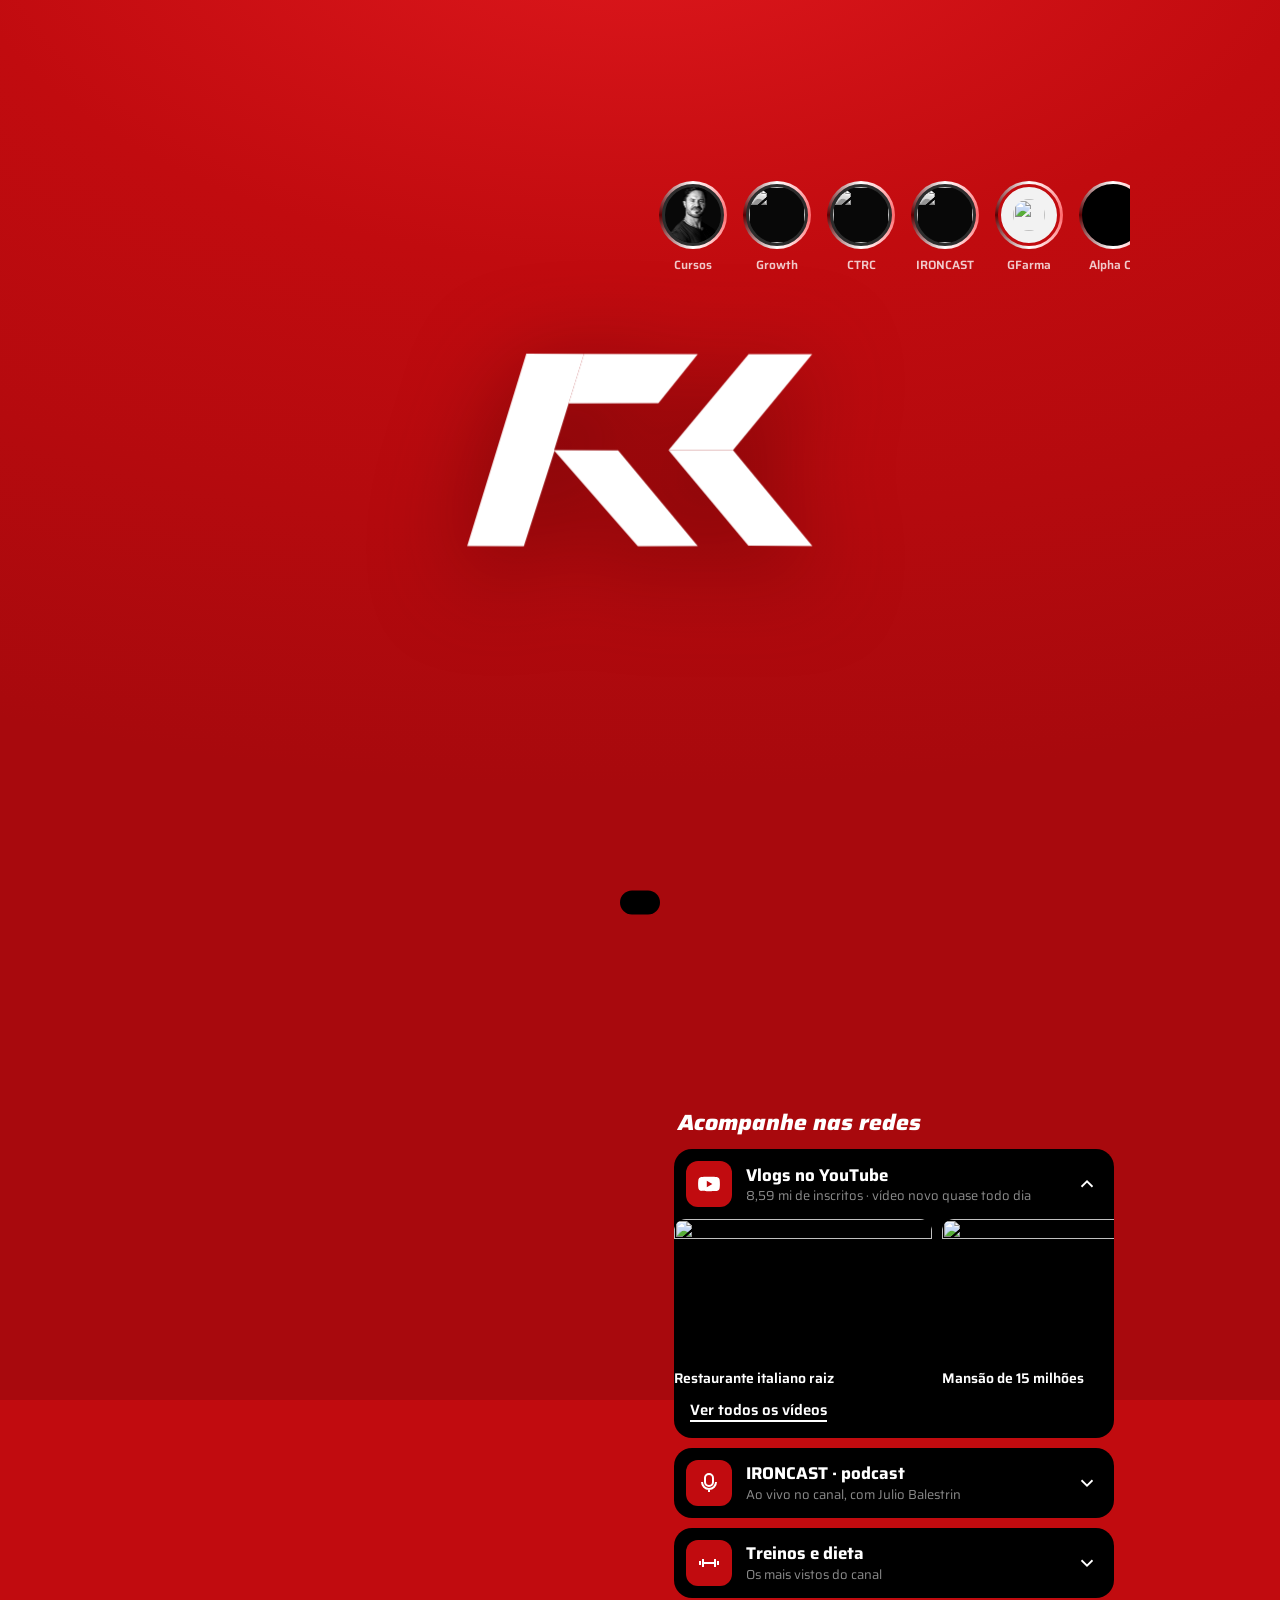
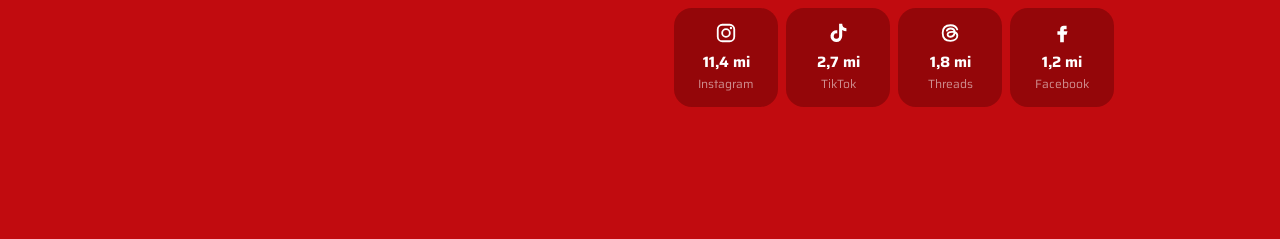
==== index.html @ 87e133bb "Bio: destaques em stories, abas que passam sozinhas, cursos com pra quem e, redes que expandem; site" ====
<!doctype html>
<html lang="pt-BR">
<head>
<meta charset="utf-8">
<meta name="viewport" content="width=device-width,initial-scale=1,viewport-fit=cover">
<title>Renato Cariani</title>
<meta name="description" content="Professor, atleta e empresário. Cursos, CTRC, cupons e negócios do Renato Cariani.">
<meta name="theme-color" content="#c10b0f">
<meta name="robots" content="noindex">
<link rel="preconnect" href="https://fonts.googleapis.com"><link rel="preconnect" href="https://fonts.gstatic.com" crossorigin>
<link href="https://fonts.googleapis.com/css2?family=Saira:ital,wdth,wght@0,50..125,100..900;1,50..125,100..900&display=swap" rel="stylesheet">
<link rel="stylesheet" href="bio.css?v=9">
</head>
<body>
<main class="bio">

  <header class="cover">
    <div class="cover__glow" aria-hidden="true"></div>
    <div class="cover__back" data-logo="assets/logo-simbolo.svg" aria-hidden="true"></div>
    <img class="cover__cut" src="assets/cariani-recorte.webp" alt="Renato Cariani" width="900" height="1319" fetchpriority="high">
    <div class="cover__logo shine" data-logo="assets/logo-simbolo-partes.svg" aria-hidden="true"></div>
  </header>

  <section class="who">
    <h1 class="who__name">Renato Cariani</h1>
    <p class="who__role">Professor, atleta e empresário. Fundador do CTRC.</p>
    <p class="who__stats"><span><b>11,4 mi</b> no Instagram</span><span><b>8,59 mi</b> no YouTube</span></p>
  </section>

  <nav class="hl" aria-label="Destaques">
    <button class="hl__item" data-story="cursos"><span class="hl__ring"><img src="assets/cariani-recorte.webp" alt="" style="object-position:50% 8%"></span><span class="hl__name">Cursos</span></button>
    <button class="hl__item" data-story="growth"><span class="hl__ring"><img src="https://i.ytimg.com/vi/t7cpnkfpiNw/mqdefault.jpg" alt=""></span><span class="hl__name">Growth</span></button>
    <button class="hl__item" data-story="ctrc"><span class="hl__ring"><img src="https://redectrc.com.br/cdn/shop/files/IMG_7287.jpg?width=1200" alt=""></span><span class="hl__name">CTRC</span></button>
    <button class="hl__item" data-story="podcast"><span class="hl__ring"><img src="https://i.ytimg.com/vi/0RBhEwB3_vg/mqdefault.jpg" alt=""></span><span class="hl__name">IRONCAST</span></button>
    <button class="hl__item" data-story="gfarma"><span class="hl__ring hl__ring--logo"><img src="https://www.gfarma.com/cdn/shop/files/gfarma_favicon.svg" alt=""></span><span class="hl__name">GFarma</span></button>
    <button class="hl__item" data-story="alpha"><span class="hl__ring hl__ring--logo"><img src="https://usealphaco.com.br/cdn/shop/files/pack_rgb_logo_alpha_co_avatar_positivo-16.png?width=300" alt=""></span><span class="hl__name">Alpha Co</span></button>
  </nav>

  <button class="video" type="button" data-yt="wivpYjAFIyA" aria-label="Assistir o vídeo novo">
    <span class="video__thumb"><img src="https://i.ytimg.com/vi/wivpYjAFIyA/mqdefault.jpg" alt="" loading="lazy"><svg viewBox="0 0 24 24"><path d="M8 5v14l11-7z"/></svg></span>
    <span class="video__text"><small><i class="live" aria-hidden="true"></i>Vídeo novo no canal</small><b>Júlio Balestrin anunciou sua aposentadoria</b></span>
  </button>

  <div class="tabs" role="tablist" aria-label="O que você procura">
    <span class="tabs__pill" aria-hidden="true"></span>
    <button role="tab" aria-selected="true" aria-controls="p-cursos" id="t-cursos">Cursos</button>
    <button role="tab" aria-selected="false" aria-controls="p-treinar" id="t-treinar">Treinar</button>
    <button role="tab" aria-selected="false" aria-controls="p-cupons" id="t-cupons">Cupons</button>
    <button role="tab" aria-selected="false" aria-controls="p-empresas" id="t-empresas">Empresas</button>
  </div>

  <div class="panels">
    <!-- CURSOS -->
    <section class="panel is-on" role="tabpanel" id="p-cursos" aria-labelledby="t-cursos">
      <h2 class="panel__title">Seja aluno do Cariani</h2>
      <a class="feature" href="https://hotmart.com/pt-br/marketplace/produtos/conexao-transformadora-b8912/S84083408L" target="_blank" rel="noopener">
        <span class="feature__mark" data-logo="assets/logo-simbolo.svg" aria-hidden="true"></span>
        <small>Comunidade e curso</small>
        <b>Nação Renato Cariani</b>
        <span>Apoio, conhecimento e motivação pra transformar físico, mente e estilo de vida.</span>
        <span class="feature__for">Pra quem quer acompanhamento contínuo e uma turma junto.</span>
        <em>Quero entrar</em>
      </a>
      <a class="row" href="https://hotmart.com/pt-br/marketplace/produtos/v-shape/F105433235L" target="_blank" rel="noopener">
        <img class="row__thumb" src="https://redectrc.com.br/cdn/shop/files/CTRC_GOOGLE-13.jpg?width=900" alt="" loading="lazy">
        <span class="row__text"><b>V-Shape · 90 dias</b><small>Pra homens que querem secar e ganhar músculo ao mesmo tempo</small></span>
      </a>
      <a class="row" href="https://hotmart.com/pt-br/marketplace/produtos/protocolo-80-20/Q97444502K" target="_blank" rel="noopener">
        <span class="row__thumb row__thumb--type">80/20</span>
        <span class="row__text"><b>Protocolo 80/20</b><small>Pra quem quer manter o físico sem dieta restritiva</small></span>
      </a>
      <a class="row" href="https://www.youtube.com/@renatocariani/join" target="_blank" rel="noopener">
        <span class="row__thumb row__thumb--icon"><svg viewBox="0 0 24 24"><path d="M22.5 7.2a2.8 2.8 0 0 0-2-2C18.8 4.8 12 4.8 12 4.8s-6.8 0-8.5.4a2.8 2.8 0 0 0-2 2C1.1 8.9 1.1 12 1.1 12s0 3.1.4 4.8a2.8 2.8 0 0 0 2 2c1.7.4 8.5.4 8.5.4s6.8 0 8.5-.4a2.8 2.8 0 0 0 2-2c.4-1.7.4-4.8.4-4.8s0-3.1-.4-4.8ZM9.8 15.2V8.8l5.6 3.2z"/></svg></span>
        <span class="row__text"><b>Membros do canal</b><small>Pra quem quer os vídeos exclusivos do YouTube</small></span>
      </a>
    </section>

    <!-- TREINAR -->
    <section class="panel" role="tabpanel" id="p-treinar" aria-labelledby="t-treinar" hidden>
      <h2 class="panel__title">Treine no CTRC</h2>
      <a class="feature feature--photo" href="https://redectrc.com.br/collections/unidades" target="_blank" rel="noopener" style="--bg:url(https://redectrc.com.br/cdn/shop/files/IMG_7287.jpg?width=1200)">
        <small>Rede CTRC</small>
        <b>Treine onde ele treina</b>
        <span>Academias fundadas por Renato Cariani e Julio Balestrin.</span>
        <em>Ver unidades</em>
      </a>
      <a class="row" href="https://redectrc.com.br/products/uberlandia-mg" target="_blank" rel="noopener"><span class="row__thumb row__thumb--type">MG</span><span class="row__text"><b>Uberlândia</b><small>Av. João Naves de Ávila, 4955</small></span></a>
      <a class="row" href="https://redectrc.com.br/products/prestes-maia-sao-bernardo-sp" target="_blank" rel="noopener"><span class="row__thumb row__thumb--type">SP</span><span class="row__text"><b>São Bernardo do Campo</b><small>Av. Francisco Prestes Maia, 740</small></span></a>
      <a class="row" href="https://redectrc.com.br/products/rio-de-janeiro-rj" target="_blank" rel="noopener"><span class="row__thumb row__thumb--type">SC</span><span class="row__text"><b>Joinville</b><small>Rua Lages, 826</small></span></a>
      <p class="soon">Em breve: Criciúma, Curitiba e Santo André.</p>
      <a class="more" href="https://redectrc.com.br/" target="_blank" rel="noopener">Ver tudo no site do CTRC</a>
    </section>

    <!-- PARCEIROS -->
    <section class="panel" role="tabpanel" id="p-cupons" aria-labelledby="t-cupons" hidden>
      <h2 class="panel__title">Cupons dos parceiros</h2>
      <a class="row row--coupon" href="https://www.gsuplementos.com.br/" target="_blank" rel="noopener" data-copy="CARIANI">
        <span class="row__thumb row__thumb--logo row__thumb--dark"><img src="https://www.gsuplementos.com.br/_nuxt/img/logo.b3d268e.svg" alt=""></span>
        <span class="row__text"><b>Growth Supplements</b><small>Suplementos</small></span>
        <span class="code">CARIANI</span>
      </a>
      <a class="row row--coupon" href="https://www.gfarma.com" target="_blank" rel="noopener" data-copy="CTRC">
        <span class="row__thumb row__thumb--logo"><img src="https://www.gfarma.com/cdn/shop/files/gfarma_favicon.svg" alt=""></span>
        <span class="row__text"><b>GFarma</b><small>Manipulados</small></span>
        <span class="code">CTRC</span>
      </a>
      <a class="row row--coupon" href="https://www.usealphaco.com.br" target="_blank" rel="noopener" data-copy="CARIANI">
        <span class="row__thumb row__thumb--logo"><img src="https://usealphaco.com.br/cdn/shop/files/pack_rgb_logo_alpha_co_avatar_positivo-16.png?width=300" alt=""></span>
        <span class="row__text"><b>Alpha Co</b><small>Roupas</small></span>
        <span class="code">CARIANI</span>
      </a>
      <p class="soon">Toque na marca: o cupom é copiado e a loja abre na hora.</p>
    </section>

    <!-- EMPRESAS -->
    <section class="panel" role="tabpanel" id="p-empresas" aria-labelledby="t-empresas" hidden>
      <h2 class="panel__title">Faça negócio com o CTRC</h2>
      <a class="feature" href="https://inlead.digital/ctrc-investidores" target="_blank" rel="noopener">
        <small>Franquia CTRC</small>
        <b>Leve o CTRC pra sua cidade</b>
        <span>Modelo de negócio completo, com marca e metodologia.</span>
        <em>Quero ser franqueado</em>
      </a>
      <a class="row" href="https://redectrc.com.br/pages/pagina-do-investidor" target="_blank" rel="noopener"><span class="row__thumb row__thumb--icon"><svg viewBox="0 0 24 24"><path fill="none" stroke="currentColor" stroke-width="2" d="M4 19V9m6 10V5m6 14v-7m4 7H2"/></svg></span><span class="row__text"><b>Ser investidor</b><small>Participe da expansão da rede</small></span></a>
      <a class="row" href="https://inlead.digital/imobiliario-ativo-copia-copia" target="_blank" rel="noopener"><span class="row__thumb row__thumb--icon"><svg viewBox="0 0 24 24"><path fill="none" stroke="currentColor" stroke-width="2" d="M3 11 12 4l9 7v9H3z"/></svg></span><span class="row__text"><b>Tenho um imóvel</b><small>Seu ponto pode virar uma unidade</small></span></a>
      <a class="row" href="https://inlead.digital/personal-ativo" target="_blank" rel="noopener"><span class="row__thumb row__thumb--icon"><svg viewBox="0 0 24 24"><path fill="none" stroke="currentColor" stroke-width="2" d="M4 8h16v11H4zM9 8V5h6v3"/></svg></span><span class="row__text"><b>Trabalhar no CTRC</b><small>Vagas abertas na rede</small></span></a>
      <a class="row" href="mailto:contato@redectrc.com.br"><span class="row__thumb row__thumb--icon"><svg viewBox="0 0 24 24"><path fill="none" stroke="currentColor" stroke-width="2" d="M3 6h18v12H3zm0 0 9 7 9-7"/></svg></span><span class="row__text"><b>Falar com o CTRC</b><small>contato@redectrc.com.br</small></span></a>
    </section>
  </div>

  <section class="feed">
    <h2 class="feed__title">Acompanhe nas redes</h2>
    <details class="net" open>
      <summary><span class="net__icon net__icon--yt"><svg viewBox="0 0 24 24"><path d="M22.5 7.2a2.8 2.8 0 0 0-2-2C18.8 4.8 12 4.8 12 4.8s-6.8 0-8.5.4a2.8 2.8 0 0 0-2 2C1.1 8.9 1.1 12 1.1 12s0 3.1.4 4.8a2.8 2.8 0 0 0 2 2c1.7.4 8.5.4 8.5.4s6.8 0 8.5-.4a2.8 2.8 0 0 0 2-2c.4-1.7.4-4.8.4-4.8s0-3.1-.4-4.8ZM9.8 15.2V8.8l5.6 3.2z"/></svg></span><span class="net__text"><b>Vlogs no YouTube</b><small>8,59 mi de inscritos · vídeo novo quase todo dia</small></span><svg class="net__chev" viewBox="0 0 24 24"><path d="m6 9 6 6 6-6"/></svg></summary>
      <div class="net__body"><div class="clips">
        <button class="clip" data-yt="_Nv_aNxMYN0"><img src="https://i.ytimg.com/vi/_Nv_aNxMYN0/mqdefault.jpg" alt="" loading="lazy"><span>Restaurante italiano raiz</span></button>
        <button class="clip" data-yt="XcMPSUMyXnY"><img src="https://i.ytimg.com/vi/XcMPSUMyXnY/mqdefault.jpg" alt="" loading="lazy"><span>Mansão de 15 milhões</span></button>
        <button class="clip" data-yt="RH269R0c3GQ"><img src="https://i.ytimg.com/vi/RH269R0c3GQ/mqdefault.jpg" alt="" loading="lazy"><span>Churrasco raiz com Paulinho o Loko</span></button>
        <button class="clip" data-yt="wJ0_i2nFxUQ"><img src="https://i.ytimg.com/vi/wJ0_i2nFxUQ/mqdefault.jpg" alt="" loading="lazy"><span>O novo vizinho do Cariani</span></button>
      </div><a class="more" href="https://www.youtube.com/@renatocariani/videos" target="_blank" rel="noopener">Ver todos os vídeos</a></div>
    </details>
    <details class="net">
      <summary><span class="net__icon net__icon--pod"><svg viewBox="0 0 24 24"><path fill="none" stroke="currentColor" stroke-width="2" d="M12 3a4 4 0 0 0-4 4v4a4 4 0 0 0 8 0V7a4 4 0 0 0-4-4ZM5 11a7 7 0 0 0 14 0M12 18v3"/></svg></span><span class="net__text"><b>IRONCAST · podcast</b><small>Ao vivo no canal, com Julio Balestrin</small></span><svg class="net__chev" viewBox="0 0 24 24"><path d="m6 9 6 6 6-6"/></svg></summary>
      <div class="net__body"><div class="clips">
        <button class="clip" data-yt="0RBhEwB3_vg"><img src="https://i.ytimg.com/vi/0RBhEwB3_vg/mqdefault.jpg" alt="" loading="lazy"><span>Os donos da Growth abrem o jogo · #423</span></button>
        <button class="clip" data-yt="M5Sa-yBVgZ4"><img src="https://i.ytimg.com/vi/M5Sa-yBVgZ4/mqdefault.jpg" alt="" loading="lazy"><span>O grande encontro com Muzy e Jorlan · #122</span></button>
        <button class="clip" data-yt="lwvVfhfbxSs"><img src="https://i.ytimg.com/vi/lwvVfhfbxSs/mqdefault.jpg" alt="" loading="lazy"><span>Cariani, Balestrin, Muzy e Kaminski · #175</span></button>
      </div><a class="more" href="https://www.youtube.com/@renatocariani/streams" target="_blank" rel="noopener">Ver todos os episódios</a></div>
    </details>
    <details class="net">
      <summary><span class="net__icon net__icon--fit"><svg viewBox="0 0 24 24"><path fill="none" stroke="currentColor" stroke-width="2" d="M3 10v4M6 8v8M18 8v8M21 10v4M6 12h12"/></svg></span><span class="net__text"><b>Treinos e dieta</b><small>Os mais vistos do canal</small></span><svg class="net__chev" viewBox="0 0 24 24"><path d="m6 9 6 6 6-6"/></svg></summary>
      <div class="net__body"><div class="clips">
        <button class="clip" data-yt="ths0O_cIjM4"><img src="https://i.ytimg.com/vi/ths0O_cIjM4/mqdefault.jpg" alt="" loading="lazy"><span>Abdominais em casa · 7,9 mi</span></button>
        <button class="clip" data-yt="mmCzwdUibVE"><img src="https://i.ytimg.com/vi/mmCzwdUibVE/mqdefault.jpg" alt="" loading="lazy"><span>O pós-treino que te faz crescer · 7,3 mi</span></button>
        <button class="clip" data-yt="ykkty8JCx30"><img src="https://i.ytimg.com/vi/ykkty8JCx30/mqdefault.jpg" alt="" loading="lazy"><span>Como perder gordura rápido · 5,7 mi</span></button>
      </div></div>
    </details>
    <div class="nets">
      <a href="https://www.instagram.com/renato_cariani/" target="_blank" rel="noopener"><svg viewBox="0 0 24 24"><rect x="3" y="3" width="18" height="18" rx="5" fill="none" stroke="currentColor" stroke-width="2"/><circle cx="12" cy="12" r="4.2" fill="none" stroke="currentColor" stroke-width="2"/><circle cx="17.4" cy="6.6" r="1.3"/></svg><b>11,4 mi</b><small>Instagram</small></a>
      <a href="https://www.tiktok.com/@renato_cariani" target="_blank" rel="noopener"><svg viewBox="0 0 24 24"><path d="M16.6 2h-3.4v13.4a2.9 2.9 0 1 1-2-2.8V9.1a6.4 6.4 0 1 0 5.4 6.3V8.6a8 8 0 0 0 4.6 1.5V6.7a4.7 4.7 0 0 1-4.6-4.7Z"/></svg><b>2,7 mi</b><small>TikTok</small></a>
      <a href="https://www.threads.com/@renato_cariani" target="_blank" rel="noopener"><svg viewBox="0 0 24 24"><path fill="none" stroke="currentColor" stroke-width="2" stroke-linecap="round" d="M17.2 11.1c-.3-2.6-2-4-4.6-4-2 0-3.4.9-4 2.3m8.6 1.7c-3.7-.9-7.8-.1-7.8 2.6 0 1.6 1.5 2.5 3.2 2.4 2.6-.1 4.2-2 4.4-5.1m.2.1c1.7.8 2.8 2.3 2.8 4 0 3-3 5.4-7.4 5.4C7 20.5 4 17.3 4 12S7 3.5 12.6 3.5c3.6 0 6.3 1.6 7.3 4.6"/></svg><b>1,8 mi</b><small>Threads</small></a>
      <a href="https://www.facebook.com/renatocarianiatleta" target="_blank" rel="noopener"><svg viewBox="0 0 24 24"><path d="M14 8h3V4h-3a4 4 0 0 0-4 4v2H7v4h3v8h4v-8h3l1-4h-4V8.5c0-.3.2-.5.5-.5Z"/></svg><b>1,2 mi</b><small>Facebook</small></a>
    </div>
  </section>

  <a class="site" href="site.html">Conhecer o site completo</a>
  <footer class="foot">Conceito criado pela Rizer. Não é a página oficial.</footer>
</main>

<!-- stories -->
<div class="story" hidden role="dialog" aria-modal="true" aria-label="Destaque">
  <div class="story__box">
    <div class="story__bars"></div>
    <div class="story__head"><span class="story__avatar"><img alt=""></span><b class="story__name"></b><button class="story__close" type="button" aria-label="Fechar">✕</button></div>
    <div class="story__media"></div>
    <div class="story__text"><small></small><b></b><p></p><a class="story__cta" target="_blank" rel="noopener"></a></div>
    <button class="story__prev" type="button" aria-label="Anterior"></button>
    <button class="story__next" type="button" aria-label="Próximo"></button>
  </div>
</div>

<!-- player em tela cheia -->
<div class="sheet" hidden>
  <div class="sheet__box"><div class="sheet__video"></div><button class="sheet__close" type="button">Fechar</button></div>
</div>
<div class="toast" role="status" aria-live="polite"></div>

<script src="https://cdnjs.cloudflare.com/ajax/libs/gsap/3.12.5/gsap.min.js"></script>
<script src="stories.js?v=2"></script>
<script src="bio.js?v=7"></script>
</body>
</html>
---- bio.css ----
:root{--red:#c10b0f; --red-deep:#940609; --red-ink:#5a0204;--white:#fff; --black:#000;--soft:rgba(255,255,255,.78); --faint:rgba(255,255,255,.55);--r:18px; --ease:cubic-bezier(.22,1,.36,1);font-family:'Saira',system-ui,sans-serif;}*,*::before,*::after{box-sizing:border-box;margin:0;padding:0}html{background:var(--red);-webkit-text-size-adjust:100%;overflow-x:clip}body{background:var(--red);color:var(--white);font-size:16px;line-height:1.45;-webkit-font-smoothing:antialiased;-webkit-tap-highlight-color:transparent}a{color:inherit;text-decoration:none}button{font:inherit;color:inherit;background:none;border:0;cursor:pointer}img,svg{display:block;max-width:100%}:focus-visible{outline:3px solid var(--white);outline-offset:3px;border-radius:10px}.bio{width:100%;max-width:460px;margin:0 auto;padding:12px 16px calc(28px + env(safe-area-inset-bottom))}.cover{position:relative;margin-bottom:58px}.cover__photo{border-radius:26px;overflow:hidden;aspect-ratio:1/1.02;background:#111;transform-origin:50% 100%}.cover__photo img{width:100%;height:100%;object-fit:cover;object-position:50% 22%;filter:grayscale(1) contrast(1.12) brightness(.96)}.cover__logo{position:absolute;left:18px;bottom:-40px;width:42%;color:var(--white);filter:drop-shadow(0 10px 24px rgba(0,0,0,.35))}.cover__logo svg{width:100%;height:auto}.cover__logo svg *{transform-box:fill-box;transform-origin:50% 50%}.who{padding:0 4px}.who__name{font-size:clamp(38px,11vw,48px);line-height:.92;font-weight:800;font-style:italic;font-stretch:112%;letter-spacing:-.02em}.who__role{margin-top:10px;font-size:17px;color:var(--soft);font-weight:500}.who__stats{display:flex;gap:18px;flex-wrap:wrap;margin-top:12px;font-size:15px;color:var(--soft)}.who__stats b{color:var(--white);font-weight:700}.video{display:flex;align-items:center;gap:14px;width:100%;margin-top:22px;padding:10px;border-radius:var(--r);background:var(--black);text-align:left;transition:transform .2s var(--ease)}.video:active{transform:scale(.98)}.video__thumb{position:relative;flex:0 0 116px;aspect-ratio:16/9;border-radius:11px;overflow:hidden}.video__thumb img{width:100%;height:100%;object-fit:cover}.video__thumb svg{position:absolute;left:50%;top:50%;width:34px;height:34px;margin:-17px 0 0 -17px;padding:8px;border-radius:50%;background:var(--red);fill:var(--white)}.video__text{display:flex;flex-direction:column;gap:3px;min-width:0}.video__text small{font-size:13px;color:var(--faint)}.video__text b{font-size:15px;line-height:1.25;font-weight:600}.tabs{position:sticky;top:calc(8px + env(safe-area-inset-top));z-index:10;display:grid;grid-template-columns:repeat(4,1fr);margin:22px 0 14px;padding:5px;border-radius:999px;background:var(--red-deep);box-shadow:0 8px 24px rgba(90,2,4,.35)}.tabs button{position:relative;z-index:1;padding:11px 0;border-radius:999px;font-size:14px;font-weight:600;color:var(--soft);transition:color .3s}.tabs button[aria-selected="true"]{color:var(--black)}.tabs__pill{position:absolute;top:5px;bottom:5px;left:5px;width:calc((100% - 10px)/4);border-radius:999px;background:var(--white);transition:transform .45s var(--ease)}.panels{position:relative}.panel{display:grid;gap:10px}.panel[hidden]{display:none}.feature{position:relative;display:flex;flex-direction:column;gap:4px;padding:22px 20px 20px;border-radius:var(--r);background:var(--black);overflow:hidden;isolation:isolate;transition:transform .2s var(--ease)}.feature:active{transform:scale(.98)}.feature small{font-size:13px;color:var(--faint)}.feature b{font-size:27px;line-height:1;font-weight:800;font-style:italic;font-stretch:110%;letter-spacing:-.01em;max-width:80%}.feature span{font-size:15px;color:var(--soft);max-width:80%}.feature em{align-self:flex-start;margin-top:14px;padding:11px 18px;border-radius:999px;background:var(--red);font-style:normal;font-weight:700;font-size:15px}.feature .feature__mark{color:var(--red);max-width:none}.feature__mark{position:absolute;right:-18px;bottom:-14px;width:58%;color:var(--red);opacity:.9;z-index:-1}.feature__mark svg{width:100%;height:auto}.feature--photo{min-height:240px;justify-content:flex-end;background:linear-gradient(transparent 20%,rgba(0,0,0,.85)),var(--bg) center 30%/cover}.feature--photo{background-blend-mode:normal}.row{display:flex;align-items:center;gap:14px;padding:10px 16px 10px 10px;border-radius:var(--r);background:var(--white);color:var(--black);transition:transform .2s var(--ease)}.row:active{transform:scale(.98)}.row__thumb{flex:0 0 52px;height:52px;border-radius:12px;object-fit:cover;filter:grayscale(1) contrast(1.1)}.row__thumb--type,.row__thumb--icon{display:grid;place-items:center;background:var(--red);color:var(--white);font-weight:800;font-style:italic;font-stretch:110%;font-size:16px;filter:none}.row__thumb--icon svg{width:24px;height:24px;fill:currentColor}.row__thumb--icon svg path[fill="none"]{fill:none}.row__text{display:flex;flex-direction:column;min-width:0;flex:1}.row__text b{font-size:17px;font-weight:700;line-height:1.2}.row__text small{font-size:14px;color:#555;line-height:1.3}.copy{flex:0 0 auto;padding:10px 14px;border-radius:999px;border:1.5px dashed var(--red);color:var(--red);font-weight:700;font-size:14px;letter-spacing:.02em;transition:background .25s,color .25s}.copy.is-done{background:var(--red);color:var(--white);border-style:solid}.soon{padding:6px 6px 0;font-size:14px;color:var(--soft)}.social{display:flex;justify-content:center;gap:12px;margin-top:30px}.social a{width:52px;height:52px;display:grid;place-items:center;border-radius:50%;background:var(--red-deep);transition:background .25s,transform .2s var(--ease)}.social a:hover{background:var(--black)}.social a:active{transform:scale(.92)}.social svg{width:22px;height:22px;fill:currentColor}.site{display:block;margin:22px auto 0;width:max-content;padding:12px 4px;font-weight:600;text-decoration:underline;text-underline-offset:5px;text-decoration-thickness:1.5px}.foot{margin-top:18px;text-align:center;font-size:12px;color:var(--faint)}.sheet{position:fixed;inset:0;z-index:50;display:grid;place-items:center;padding:16px;background:rgba(0,0,0,.88)}.sheet[hidden]{display:none}.sheet__box{width:100%;max-width:900px}.sheet__video{aspect-ratio:16/9;border-radius:14px;overflow:hidden;background:#000}.sheet__video iframe{width:100%;height:100%;border:0}.sheet__close{display:block;margin:16px auto 0;padding:12px 26px;border-radius:999px;background:var(--white);color:var(--black);font-weight:700}.toast{position:fixed;left:50%;bottom:calc(24px + env(safe-area-inset-bottom));z-index:60;transform:translate(-50%,160%);padding:12px 20px;border-radius:999px;background:var(--black);font-weight:600;font-size:15px;transition:transform .45s var(--ease)}.toast.is-on{transform:translate(-50%,0)}@media (min-width:900px){.bio{max-width:980px;display:grid;grid-template-columns:1fr 440px;column-gap:56px;align-items:start;padding-top:40px}.bio>*:not(.cover){grid-column:2}.cover{grid-column:1;grid-row:1/span 8;position:sticky;top:40px;margin:0}.cover__photo{aspect-ratio:4/5}.cover__logo{left:28px;bottom:28px;width:46%}.who{padding-top:10px}}@media (prefers-reduced-motion:reduce){*{transition:none!important}}.row__thumb--logo{display:grid;place-items:center;background:#f2f2f2;filter:none}.row__thumb--logo img{width:76%;height:76%;object-fit:contain}.row__thumb--dark{background:var(--black)}.code{flex:0 0 auto;padding:9px 13px;border-radius:999px;border:1.5px dashed var(--red);color:var(--red);font-weight:700;font-size:14px;letter-spacing:.02em;transition:background .25s,color .25s}.code.is-done{background:var(--red);color:var(--white);border-style:solid}body{background:radial-gradient(130% 60% at 50% -8%,#e0181d 0%,var(--red) 42%,#a8090d 100%) fixed,var(--red)}.cover__photo{position:relative}.cover__light{position:absolute;inset:0;z-index:1;pointer-events:none;background:linear-gradient(180deg,transparent 55%,rgba(193,11,15,.35)),radial-gradient(60% 40% at 50% 12%,rgba(255,255,255,.18),transparent 70%)}.shine{--logo-mask:url(assets/logo-simbolo.svg)}.shine::after{content:"";position:absolute;inset:0;pointer-events:none;background:linear-gradient(105deg,transparent 35%,rgba(255,255,255,.95) 50%,transparent 65%) no-repeat;background-size:250% 100%;background-position:120% 0;-webkit-mask:var(--logo-mask) center/contain no-repeat;mask:var(--logo-mask) center/contain no-repeat}.shine.is-shining::after{animation:shine 1.2s cubic-bezier(.22,1,.36,1) forwards}@keyframes shine{from{background-position:120% 0}to{background-position:-20% 0}}.cover__logo svg path{fill:currentColor}.row__thumb--logo img[src*="alphaco"],.partner__logo img[src*="alphaco"]{filter:brightness(0)}.cover{position:relative;height:min(122vw,560px);margin:-12px -16px 0;isolation:isolate;overflow:hidden}.cover__glow{position:absolute;inset:0;z-index:0;background:radial-gradient(55% 45% at 50% 38%,rgba(255,255,255,.22),transparent 70%),radial-gradient(90% 60% at 50% 100%,rgba(90,2,4,.45),transparent 70%)}.cover__back{position:absolute;z-index:0;left:-14%;right:-14%;top:16%;color:#a8090d;opacity:.75}.cover__back svg{width:100%;height:auto}.cover__cut{position:absolute;z-index:1;left:50%;bottom:0;height:100%;width:auto;max-width:none;transform:translateX(-50%);filter:grayscale(1) contrast(1.12) brightness(1.02);-webkit-mask-image:linear-gradient(to bottom,#000 58%,transparent 97%);mask-image:linear-gradient(to bottom,#000 58%,transparent 97%)}.cover__logo{z-index:2;left:20px;bottom:7%;width:46%;max-width:230px;filter:drop-shadow(0 12px 28px rgba(60,0,2,.55))}.who{position:relative;z-index:3;margin-top:-6px}.live{display:inline-block;width:8px;height:8px;margin-right:7px;border-radius:50%;background:#ff2d33;vertical-align:1px;animation:live 1.8s ease-out infinite}@keyframes live{0%{box-shadow:0 0 0 0 rgba(255,45,51,.7)}70%{box-shadow:0 0 0 8px rgba(255,45,51,0)}100%{box-shadow:0 0 0 0 rgba(255,45,51,0)}}.video__thumb svg{animation:pulse 2.4s ease-in-out infinite}@keyframes pulse{0%,100%{transform:scale(1);box-shadow:0 0 0 0 rgba(193,11,15,.6)}50%{transform:scale(1.08);box-shadow:0 0 0 7px rgba(193,11,15,0)}}@media (min-width:900px){.cover{position:sticky;top:24px;height:calc(100svh - 48px);max-height:760px;margin:0;border-radius:0;overflow:visible}.cover__cut{height:100%}.cover__logo{left:8%;bottom:10%;width:44%}}@media (prefers-reduced-motion:reduce){.live,.video__thumb svg{animation:none}}.cover__cut{height:93%}@media (min-width:900px){.cover__cut{height:92%}}.cover__cut{-webkit-mask-image:linear-gradient(to bottom,#000 48%,transparent 92%),linear-gradient(to right,transparent 0%,#000 22%,#000 78%,transparent 100%);-webkit-mask-composite:source-in;mask-image:linear-gradient(to bottom,#000 48%,transparent 92%),linear-gradient(to right,transparent 0%,#000 22%,#000 78%,transparent 100%);mask-composite:intersect}.cover__glow{background:radial-gradient(55% 45% at 50% 38%,rgba(255,255,255,.22),transparent 70%)}.cover__back{-webkit-mask-image:linear-gradient(to bottom,#000 40%,transparent 85%);mask-image:linear-gradient(to bottom,#000 40%,transparent 85%)}body{background:radial-gradient(130% 900px at 50% -8%,#e0181d 0%,var(--red) 42%,#a8090d 100%) top center/100% 1400px no-repeat,var(--red)}.cover__cut{filter:none}.hl{display:flex;gap:14px;overflow-x:auto;scrollbar-width:none;margin:20px -16px 0;padding:4px 16px 2px;scroll-snap-type:x proximity}.hl::-webkit-scrollbar{display:none}.hl__item{flex:0 0 auto;display:flex;flex-direction:column;align-items:center;gap:7px;width:70px;scroll-snap-align:start}.hl__ring{position:relative;width:68px;height:68px;border-radius:50%;padding:3px;display:block;isolation:isolate}.hl__ring::before{content:"";position:absolute;inset:0;border-radius:50%;z-index:-1;background:conic-gradient(from var(--a,0deg),#fff,#ff6b6f,#fff,#5a0204,#fff);animation:ring 4s linear infinite}.hl__item.is-seen .hl__ring::before{background:rgba(255,255,255,.35);animation:none}.hl__ring img{width:100%;height:100%;border-radius:50%;object-fit:cover;border:3px solid var(--red);background:#111;filter:grayscale(1) contrast(1.08)}.hl__ring--logo img{background:#f2f2f2;object-fit:contain;padding:12px;filter:none}.hl__ring--logo img[src*="alphaco"]{filter:brightness(0)}.hl__name{font-size:12px;font-weight:600;color:var(--soft);white-space:nowrap}.hl__item:active .hl__ring{transform:scale(.94)}@property --a{syntax:'<angle>';inherits:false;initial-value:0deg}@keyframes ring{to{--a:360deg}}.story{position:fixed;inset:0;z-index:70;display:grid;place-items:center;background:rgba(0,0,0,.92)}.story[hidden]{display:none}.story__box{position:relative;width:100%;max-width:460px;height:100svh;max-height:860px;overflow:hidden;background:#000;color:#fff;touch-action:manipulation;user-select:none}@media (min-width:600px){.story__box{height:92svh;border-radius:22px}}.story__bars{position:absolute;z-index:4;left:10px;right:10px;top:calc(10px + env(safe-area-inset-top));display:flex;gap:4px}.story__bars i{flex:1;height:3px;border-radius:3px;background:rgba(255,255,255,.35);overflow:hidden}.story__bars b{display:block;height:100%;background:#fff;transform-origin:0 50%}.story__head{position:absolute;z-index:4;left:12px;right:12px;top:calc(22px + env(safe-area-inset-top));display:flex;align-items:center;gap:10px}.story__avatar{width:34px;height:34px;border-radius:50%;overflow:hidden;background:#222;flex:0 0 auto}.story__avatar img{width:100%;height:100%;object-fit:cover}.story__name{font-size:15px;flex:1}.story__close{position:relative;z-index:6;width:40px;height:40px;font-size:20px;color:#fff}.story__media{position:absolute;inset:0;z-index:1}.story__media>img{width:100%;height:100%;object-fit:cover;filter:grayscale(.2)}.story__media>img.is-cut{object-fit:contain;object-position:50% 100%;background:radial-gradient(70% 50% at 50% 35%,#e0181d,var(--red) 60%,#7a0508);filter:none;padding-top:90px}.story__media::after{content:"";position:absolute;inset:0;background:linear-gradient(180deg,rgba(0,0,0,.45),transparent 22%,transparent 45%,rgba(0,0,0,.88) 82%)}.story__logo{position:absolute;inset:0;display:grid;place-items:center;background:radial-gradient(70% 50% at 50% 35%,#e0181d,var(--red) 60%,#7a0508)}.story__logo img{width:44%;max-width:200px;padding:28px;border-radius:28px;background:#fff}.story__logo.is-dark img{filter:brightness(0)}.story__text{position:absolute;z-index:5;left:20px;right:20px;bottom:calc(26px + env(safe-area-inset-bottom));display:flex;flex-direction:column;gap:6px}.story__text small{font-size:13px;color:rgba(255,255,255,.75)}.story__text b{font-size:30px;line-height:1;font-weight:800;font-style:italic;font-stretch:110%}.story__text p{font-size:16px;color:rgba(255,255,255,.88)}.story__cta{align-self:stretch;margin-top:12px;padding:16px;border-radius:999px;background:#fff;color:#000;text-align:center;font-weight:700;font-size:16px;cursor:pointer}.story__cta[hidden]{display:none}.story__prev,.story__next{position:absolute;z-index:3;top:80px;bottom:200px;width:40%}.story__prev{left:0}.story__next{right:0}.tabs__pill{overflow:hidden}.tabs.is-auto .tabs__pill::after{content:"";position:absolute;left:12px;right:12px;bottom:4px;height:2px;border-radius:2px;background:var(--red);transform-origin:0 50%;transform:scaleX(var(--p,0))}.panel__title{padding:2px 4px 4px;font-size:22px;line-height:1.05;font-weight:800;font-style:italic;font-stretch:110%}.feature__for{margin-top:6px;font-size:14px!important;color:#fff!important;opacity:.85}.more{display:block;padding:12px 4px 2px;font-weight:600;font-size:15px;text-decoration:underline;text-underline-offset:5px;text-decoration-thickness:1.5px}.feature::after{content:"";position:absolute;inset:0;z-index:0;pointer-events:none;background:linear-gradient(105deg,transparent 35%,rgba(255,255,255,.14) 50%,transparent 65%) no-repeat;background-size:250% 100%;background-position:130% 0}.feature.is-gleam::after{animation:gleam 1.4s cubic-bezier(.22,1,.36,1)}@keyframes gleam{from{background-position:130% 0}to{background-position:-30% 0}}.feature>*{position:relative;z-index:1}.feature .feature__mark{position:absolute;z-index:-1}.feed{margin-top:30px}.feed__title{padding:0 4px 10px;font-size:22px;font-weight:800;font-style:italic;font-stretch:110%}.net{border-radius:var(--r);background:var(--black);margin-bottom:10px;overflow:hidden}.net summary{display:flex;align-items:center;gap:14px;padding:12px 16px 12px 12px;cursor:pointer;list-style:none}.net summary::-webkit-details-marker{display:none}.net__icon{flex:0 0 46px;height:46px;border-radius:12px;display:grid;place-items:center;background:var(--red)}.net__icon svg{width:24px;height:24px;fill:#fff}.net__icon svg path[fill="none"]{fill:none}.net__text{display:flex;flex-direction:column;flex:1;min-width:0}.net__text b{font-size:17px;font-weight:700}.net__text small{font-size:13px;color:var(--faint)}.net__chev{width:22px;height:22px;fill:none;stroke:#fff;stroke-width:2;transition:transform .35s var(--ease)}.net[open] .net__chev{transform:rotate(180deg)}.net__body{padding:0 12px 14px}.clips{display:flex;gap:10px;overflow-x:auto;scrollbar-width:none;scroll-snap-type:x mandatory;margin:0 -12px;padding:0 12px}.clips::-webkit-scrollbar{display:none}.clip{flex:0 0 62%;scroll-snap-align:start;display:flex;flex-direction:column;gap:6px;text-align:left}.clip img{width:100%;aspect-ratio:16/9;object-fit:cover;border-radius:12px}.clip span{font-size:14px;font-weight:600;line-height:1.25}.nets{display:grid;grid-template-columns:repeat(4,1fr);gap:8px;margin-top:4px}.nets a{display:flex;flex-direction:column;align-items:center;gap:2px;padding:14px 4px;border-radius:var(--r);background:var(--red-deep)}.nets svg{width:22px;height:22px;fill:currentColor;margin-bottom:6px}.nets b{font-size:15px}.nets small{font-size:12px;color:var(--faint)}@media (prefers-reduced-motion:reduce){.hl__ring::before{animation:none}}.row,.feature,.video{transition:none}
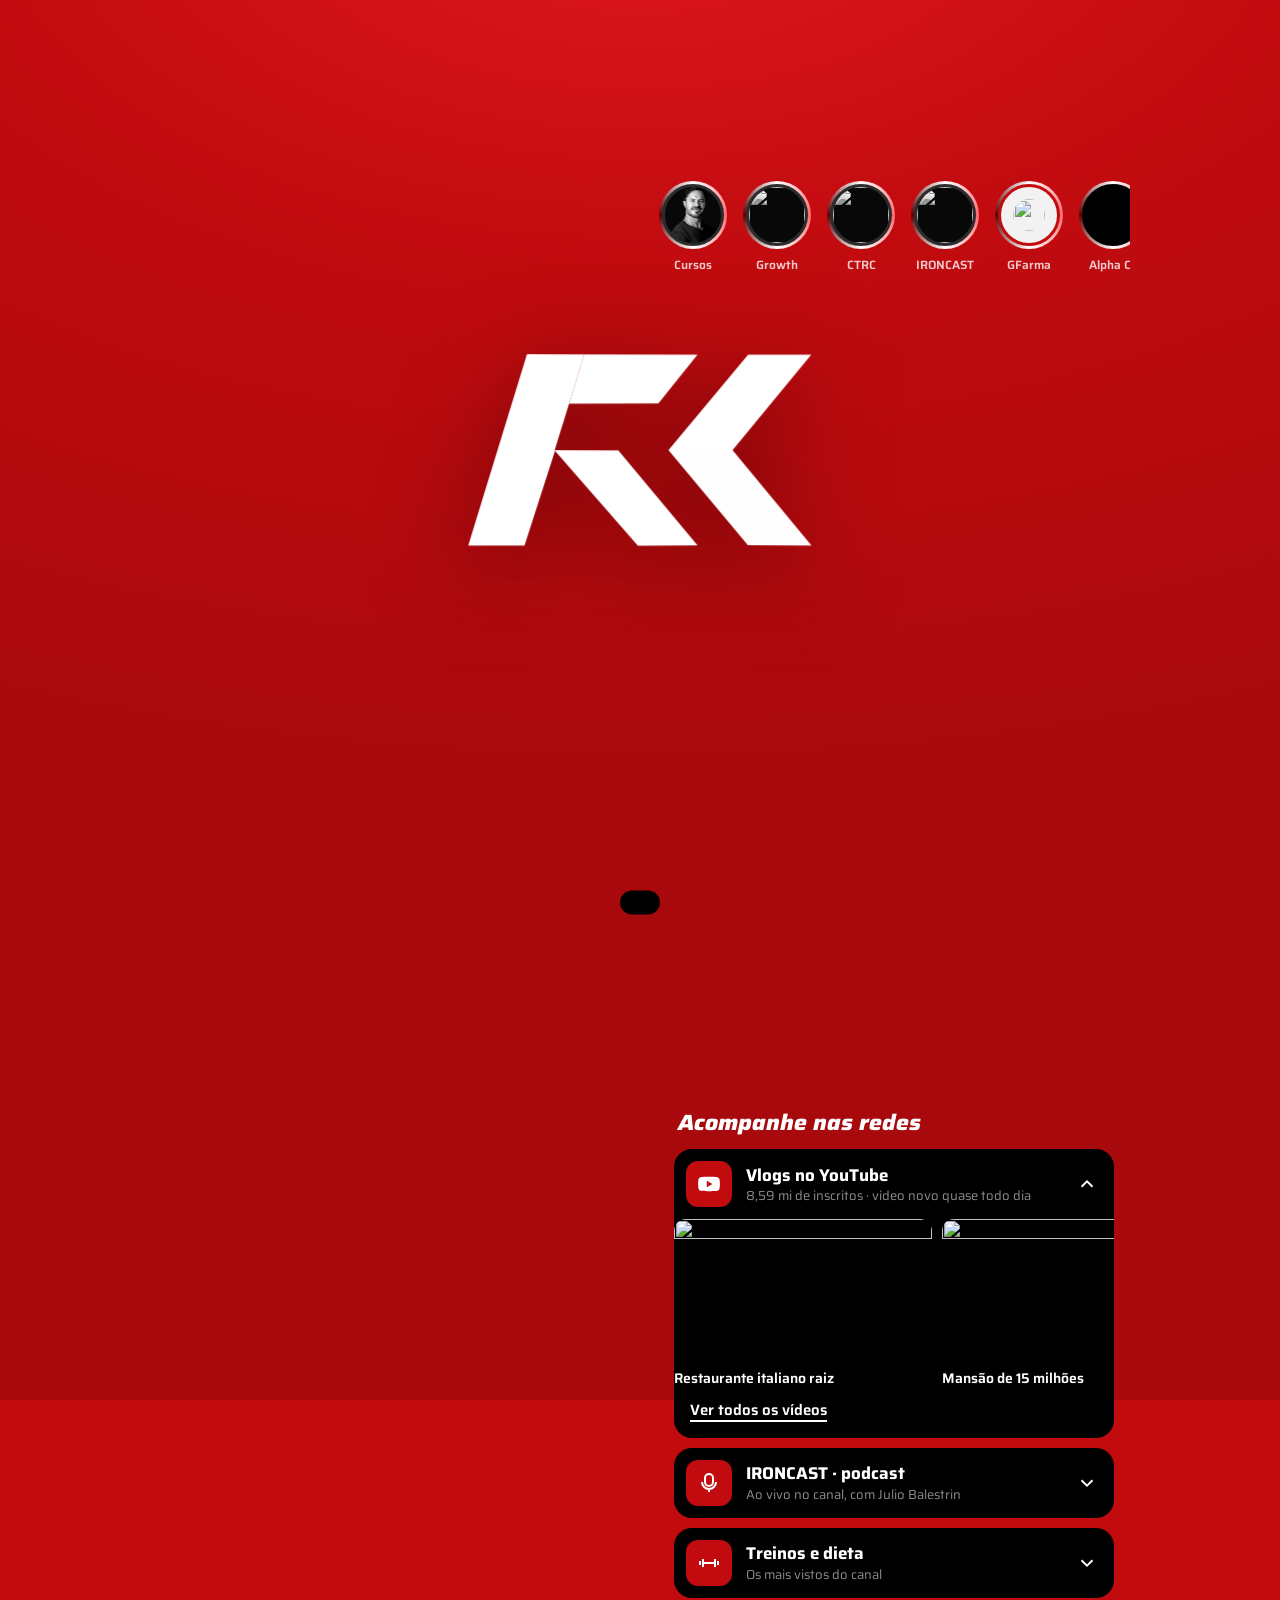
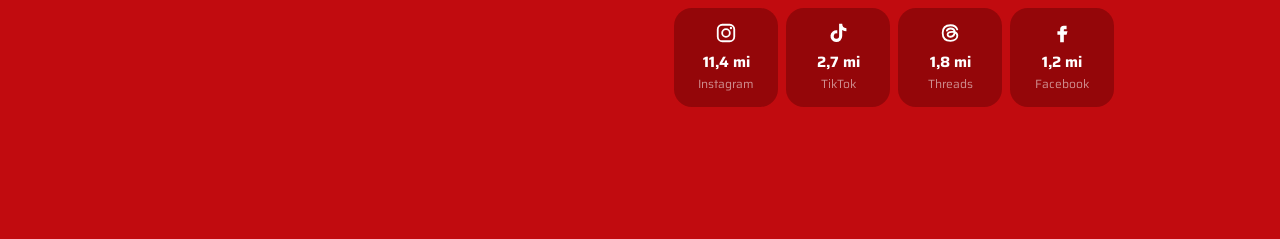
==== commit d4a8108e: "Abas passam a cada 12 segundos Co-Authored-By: Claude Opus 5.5 <noreply@anthropic.com>" ====
--- a/index.html
+++ b/index.html
@@ -187,6 +187,6 @@
 
 <script src="https://cdnjs.cloudflare.com/ajax/libs/gsap/3.12.5/gsap.min.js"></script>
 <script src="stories.js?v=2"></script>
-<script src="bio.js?v=7"></script>
+<script src="bio.js?v=8"></script>
 </body>
 </html>
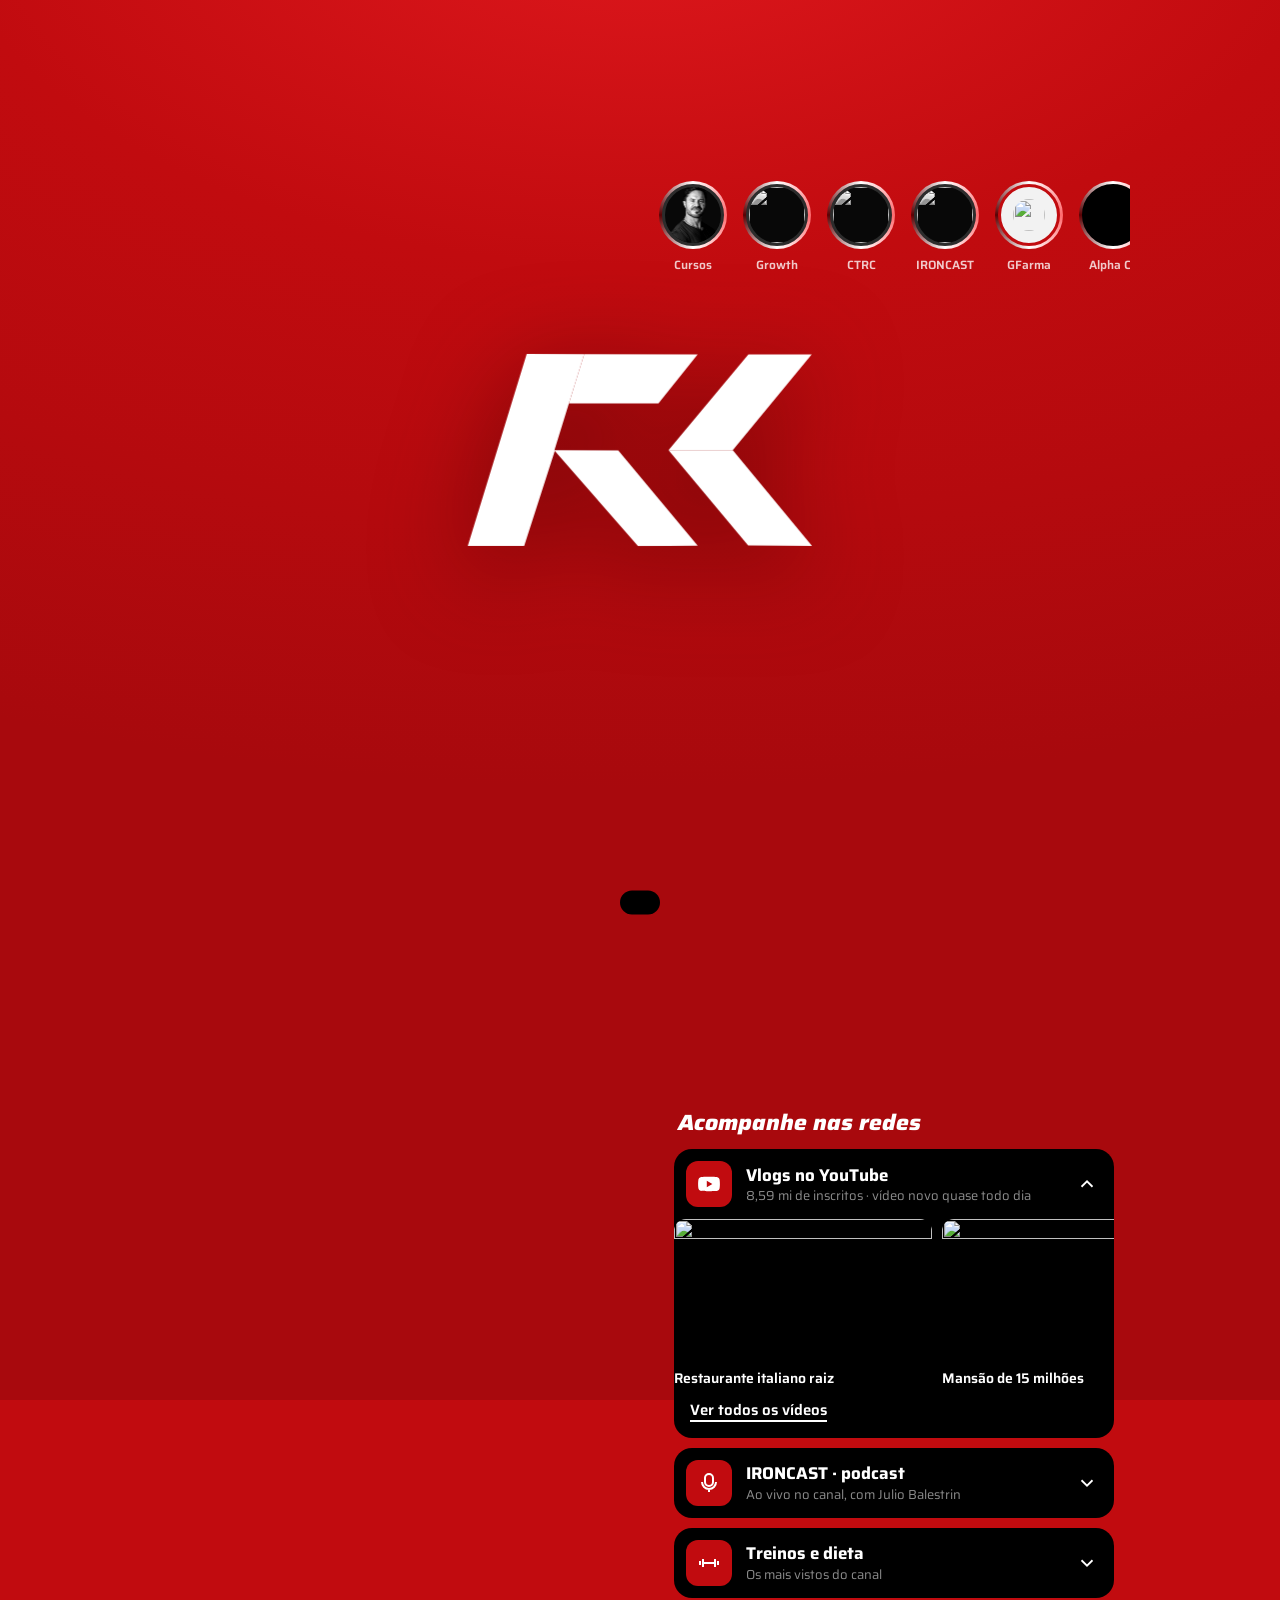
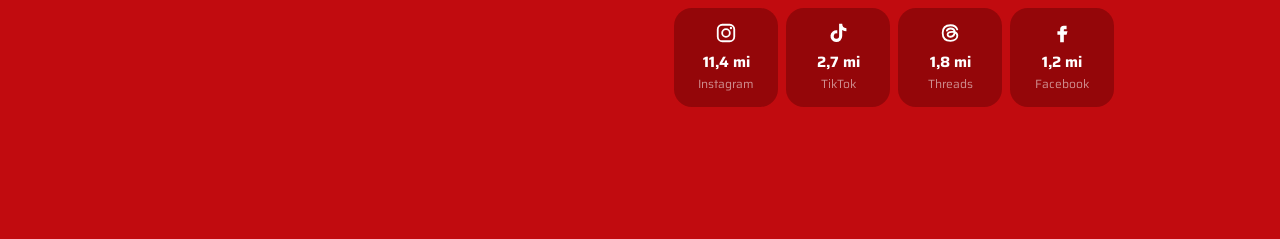
==== commit 8719d198: "Abas: tocar pausa e volta depois de 20 s parado Co-Authored-By: Claude Opus 5.5 <noreply@anthropic.c" ====
--- a/index.html
+++ b/index.html
@@ -187,6 +187,6 @@
 
 <script src="https://cdnjs.cloudflare.com/ajax/libs/gsap/3.12.5/gsap.min.js"></script>
 <script src="stories.js?v=2"></script>
-<script src="bio.js?v=8"></script>
+<script src="bio.js?v=9"></script>
 </body>
 </html>
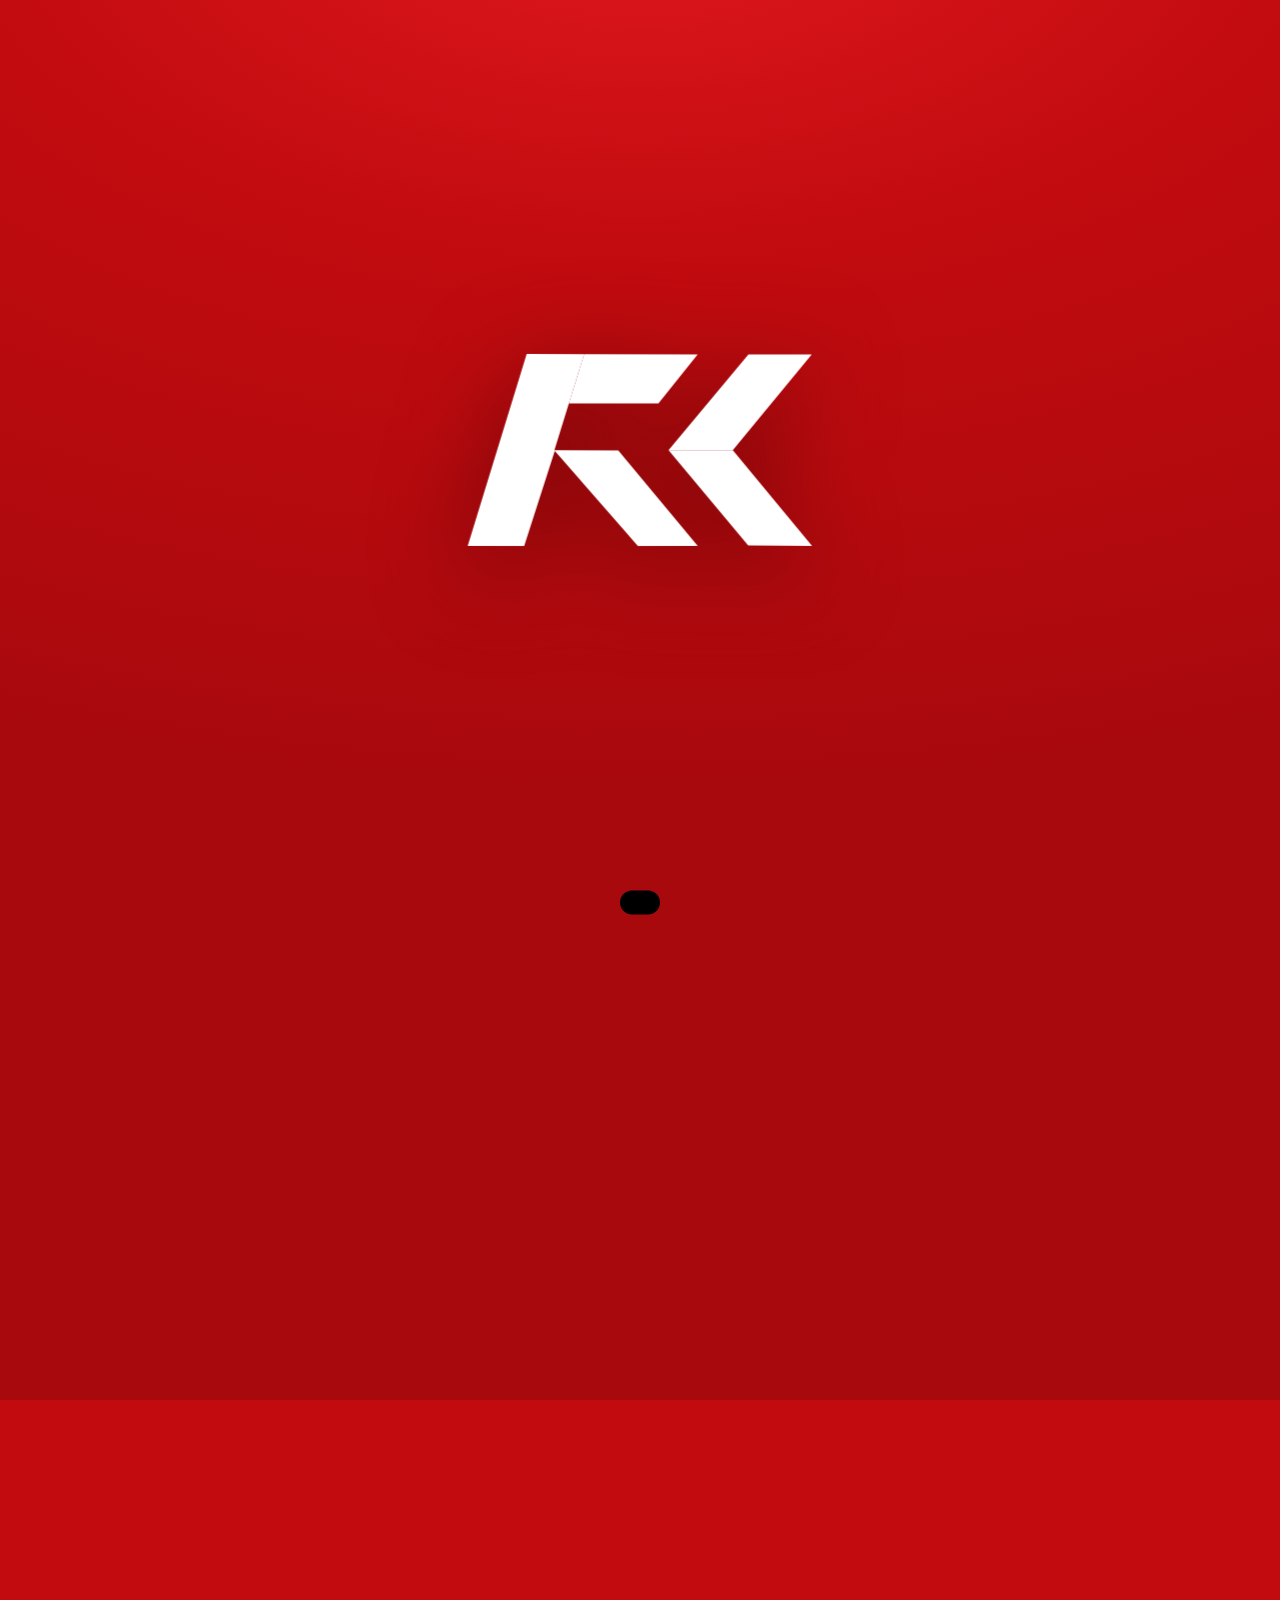
==== commit 24a0c081: "Abertura sem vazar, stories com arrastar pra fechar e vistos no fim, botoes com contraste, ima e pul" ====
--- a/index.html
+++ b/index.html
@@ -9,7 +9,8 @@
 <meta name="robots" content="noindex">
 <link rel="preconnect" href="https://fonts.googleapis.com"><link rel="preconnect" href="https://fonts.gstatic.com" crossorigin>
 <link href="https://fonts.googleapis.com/css2?family=Saira:ital,wdth,wght@0,50..125,100..900;1,50..125,100..900&display=swap" rel="stylesheet">
-<link rel="stylesheet" href="bio.css?v=9">
+<script>try{if(!matchMedia('(prefers-reduced-motion: reduce)').matches)document.documentElement.classList.add('rc-opening')}catch(e){}</script>
+<link rel="stylesheet" href="bio.css?v=11">
 </head>
 <body>
 <main class="bio">
@@ -33,7 +34,7 @@
     <button class="hl__item" data-story="ctrc"><span class="hl__ring"><img src="https://redectrc.com.br/cdn/shop/files/IMG_7287.jpg?width=1200" alt=""></span><span class="hl__name">CTRC</span></button>
     <button class="hl__item" data-story="podcast"><span class="hl__ring"><img src="https://i.ytimg.com/vi/0RBhEwB3_vg/mqdefault.jpg" alt=""></span><span class="hl__name">IRONCAST</span></button>
     <button class="hl__item" data-story="gfarma"><span class="hl__ring hl__ring--logo"><img src="https://www.gfarma.com/cdn/shop/files/gfarma_favicon.svg" alt=""></span><span class="hl__name">GFarma</span></button>
-    <button class="hl__item" data-story="alpha"><span class="hl__ring hl__ring--logo"><img src="https://usealphaco.com.br/cdn/shop/files/pack_rgb_logo_alpha_co_avatar_positivo-16.png?width=300" alt=""></span><span class="hl__name">Alpha Co</span></button>
+    <button class="hl__item" data-story="alpha"><span class="hl__ring hl__ring--logo"><img src="assets/parceiros/alphaco-escuro.png" alt=""></span><span class="hl__name">Alpha Co</span></button>
   </nav>
 
   <button class="video" type="button" data-yt="wivpYjAFIyA" aria-label="Assistir o vídeo novo">
@@ -105,7 +106,7 @@
         <span class="code">CTRC</span>
       </a>
       <a class="row row--coupon" href="https://www.usealphaco.com.br" target="_blank" rel="noopener" data-copy="CARIANI">
-        <span class="row__thumb row__thumb--logo"><img src="https://usealphaco.com.br/cdn/shop/files/pack_rgb_logo_alpha_co_avatar_positivo-16.png?width=300" alt=""></span>
+        <span class="row__thumb row__thumb--logo"><img src="assets/parceiros/alphaco-escuro.png" alt=""></span>
         <span class="row__text"><b>Alpha Co</b><small>Roupas</small></span>
         <span class="code">CARIANI</span>
       </a>
@@ -156,10 +157,10 @@
       </div></div>
     </details>
     <div class="nets">
-      <a href="https://www.instagram.com/renato_cariani/" target="_blank" rel="noopener"><svg viewBox="0 0 24 24"><rect x="3" y="3" width="18" height="18" rx="5" fill="none" stroke="currentColor" stroke-width="2"/><circle cx="12" cy="12" r="4.2" fill="none" stroke="currentColor" stroke-width="2"/><circle cx="17.4" cy="6.6" r="1.3"/></svg><b>11,4 mi</b><small>Instagram</small></a>
-      <a href="https://www.tiktok.com/@renato_cariani" target="_blank" rel="noopener"><svg viewBox="0 0 24 24"><path d="M16.6 2h-3.4v13.4a2.9 2.9 0 1 1-2-2.8V9.1a6.4 6.4 0 1 0 5.4 6.3V8.6a8 8 0 0 0 4.6 1.5V6.7a4.7 4.7 0 0 1-4.6-4.7Z"/></svg><b>2,7 mi</b><small>TikTok</small></a>
-      <a href="https://www.threads.com/@renato_cariani" target="_blank" rel="noopener"><svg viewBox="0 0 24 24"><path fill="none" stroke="currentColor" stroke-width="2" stroke-linecap="round" d="M17.2 11.1c-.3-2.6-2-4-4.6-4-2 0-3.4.9-4 2.3m8.6 1.7c-3.7-.9-7.8-.1-7.8 2.6 0 1.6 1.5 2.5 3.2 2.4 2.6-.1 4.2-2 4.4-5.1m.2.1c1.7.8 2.8 2.3 2.8 4 0 3-3 5.4-7.4 5.4C7 20.5 4 17.3 4 12S7 3.5 12.6 3.5c3.6 0 6.3 1.6 7.3 4.6"/></svg><b>1,8 mi</b><small>Threads</small></a>
-      <a href="https://www.facebook.com/renatocarianiatleta" target="_blank" rel="noopener"><svg viewBox="0 0 24 24"><path d="M14 8h3V4h-3a4 4 0 0 0-4 4v2H7v4h3v8h4v-8h3l1-4h-4V8.5c0-.3.2-.5.5-.5Z"/></svg><b>1,2 mi</b><small>Facebook</small></a>
+      <a href="https://www.instagram.com/renato_cariani/" target="_blank" rel="noopener"><span class="ico3d ico3d--ig"><svg viewBox="0 0 24 24"><rect x="3" y="3" width="18" height="18" rx="5" fill="none" stroke="currentColor" stroke-width="2"/><circle cx="12" cy="12" r="4.2" fill="none" stroke="currentColor" stroke-width="2"/><circle cx="17.4" cy="6.6" r="1.3"/></svg></span><b>11,4 mi</b><small>Instagram</small></a>
+      <a href="https://www.tiktok.com/@renato_cariani" target="_blank" rel="noopener"><span class="ico3d ico3d--tt"><svg viewBox="0 0 24 24"><path d="M16.6 2h-3.4v13.4a2.9 2.9 0 1 1-2-2.8V9.1a6.4 6.4 0 1 0 5.4 6.3V8.6a8 8 0 0 0 4.6 1.5V6.7a4.7 4.7 0 0 1-4.6-4.7Z"/></svg></span><b>2,7 mi</b><small>TikTok</small></a>
+      <a href="https://www.threads.com/@renato_cariani" target="_blank" rel="noopener"><span class="ico3d ico3d--th"><svg viewBox="0 0 24 24"><path fill="none" stroke="currentColor" stroke-width="2" stroke-linecap="round" d="M17.2 11.1c-.3-2.6-2-4-4.6-4-2 0-3.4.9-4 2.3m8.6 1.7c-3.7-.9-7.8-.1-7.8 2.6 0 1.6 1.5 2.5 3.2 2.4 2.6-.1 4.2-2 4.4-5.1m.2.1c1.7.8 2.8 2.3 2.8 4 0 3-3 5.4-7.4 5.4C7 20.5 4 17.3 4 12S7 3.5 12.6 3.5c3.6 0 6.3 1.6 7.3 4.6"/></svg></span><b>1,8 mi</b><small>Threads</small></a>
+      <a href="https://www.facebook.com/renatocarianiatleta" target="_blank" rel="noopener"><span class="ico3d ico3d--fb"><svg viewBox="0 0 24 24"><path d="M14 8h3V4h-3a4 4 0 0 0-4 4v2H7v4h3v8h4v-8h3l1-4h-4V8.5c0-.3.2-.5.5-.5Z"/></svg></span><b>1,2 mi</b><small>Facebook</small></a>
     </div>
   </section>
 
@@ -186,7 +187,8 @@
 <div class="toast" role="status" aria-live="polite"></div>
 
 <script src="https://cdnjs.cloudflare.com/ajax/libs/gsap/3.12.5/gsap.min.js"></script>
-<script src="stories.js?v=2"></script>
-<script src="bio.js?v=9"></script>
+<script src="stories.js?v=4"></script>
+<script src="bio.js?v=10"></script>
+<script src="botoes.js?v=1" data-sel=".feature em, .more, .site, .code, .nets a, .video"></script>
 </body>
 </html>
--- a/bio.css
+++ b/bio.css
@@ -1 +1 @@
-:root{--red:#c10b0f; --red-deep:#940609; --red-ink:#5a0204;--white:#fff; --black:#000;--soft:rgba(255,255,255,.78); --faint:rgba(255,255,255,.55);--r:18px; --ease:cubic-bezier(.22,1,.36,1);font-family:'Saira',system-ui,sans-serif;}*,*::before,*::after{box-sizing:border-box;margin:0;padding:0}html{background:var(--red);-webkit-text-size-adjust:100%;overflow-x:clip}body{background:var(--red);color:var(--white);font-size:16px;line-height:1.45;-webkit-font-smoothing:antialiased;-webkit-tap-highlight-color:transparent}a{color:inherit;text-decoration:none}button{font:inherit;color:inherit;background:none;border:0;cursor:pointer}img,svg{display:block;max-width:100%}:focus-visible{outline:3px solid var(--white);outline-offset:3px;border-radius:10px}.bio{width:100%;max-width:460px;margin:0 auto;padding:12px 16px calc(28px + env(safe-area-inset-bottom))}.cover{position:relative;margin-bottom:58px}.cover__photo{border-radius:26px;overflow:hidden;aspect-ratio:1/1.02;background:#111;transform-origin:50% 100%}.cover__photo img{width:100%;height:100%;object-fit:cover;object-position:50% 22%;filter:grayscale(1) contrast(1.12) brightness(.96)}.cover__logo{position:absolute;left:18px;bottom:-40px;width:42%;color:var(--white);filter:drop-shadow(0 10px 24px rgba(0,0,0,.35))}.cover__logo svg{width:100%;height:auto}.cover__logo svg *{transform-box:fill-box;transform-origin:50% 50%}.who{padding:0 4px}.who__name{font-size:clamp(38px,11vw,48px);line-height:.92;font-weight:800;font-style:italic;font-stretch:112%;letter-spacing:-.02em}.who__role{margin-top:10px;font-size:17px;color:var(--soft);font-weight:500}.who__stats{display:flex;gap:18px;flex-wrap:wrap;margin-top:12px;font-size:15px;color:var(--soft)}.who__stats b{color:var(--white);font-weight:700}.video{display:flex;align-items:center;gap:14px;width:100%;margin-top:22px;padding:10px;border-radius:var(--r);background:var(--black);text-align:left;transition:transform .2s var(--ease)}.video:active{transform:scale(.98)}.video__thumb{position:relative;flex:0 0 116px;aspect-ratio:16/9;border-radius:11px;overflow:hidden}.video__thumb img{width:100%;height:100%;object-fit:cover}.video__thumb svg{position:absolute;left:50%;top:50%;width:34px;height:34px;margin:-17px 0 0 -17px;padding:8px;border-radius:50%;background:var(--red);fill:var(--white)}.video__text{display:flex;flex-direction:column;gap:3px;min-width:0}.video__text small{font-size:13px;color:var(--faint)}.video__text b{font-size:15px;line-height:1.25;font-weight:600}.tabs{position:sticky;top:calc(8px + env(safe-area-inset-top));z-index:10;display:grid;grid-template-columns:repeat(4,1fr);margin:22px 0 14px;padding:5px;border-radius:999px;background:var(--red-deep);box-shadow:0 8px 24px rgba(90,2,4,.35)}.tabs button{position:relative;z-index:1;padding:11px 0;border-radius:999px;font-size:14px;font-weight:600;color:var(--soft);transition:color .3s}.tabs button[aria-selected="true"]{color:var(--black)}.tabs__pill{position:absolute;top:5px;bottom:5px;left:5px;width:calc((100% - 10px)/4);border-radius:999px;background:var(--white);transition:transform .45s var(--ease)}.panels{position:relative}.panel{display:grid;gap:10px}.panel[hidden]{display:none}.feature{position:relative;display:flex;flex-direction:column;gap:4px;padding:22px 20px 20px;border-radius:var(--r);background:var(--black);overflow:hidden;isolation:isolate;transition:transform .2s var(--ease)}.feature:active{transform:scale(.98)}.feature small{font-size:13px;color:var(--faint)}.feature b{font-size:27px;line-height:1;font-weight:800;font-style:italic;font-stretch:110%;letter-spacing:-.01em;max-width:80%}.feature span{font-size:15px;color:var(--soft);max-width:80%}.feature em{align-self:flex-start;margin-top:14px;padding:11px 18px;border-radius:999px;background:var(--red);font-style:normal;font-weight:700;font-size:15px}.feature .feature__mark{color:var(--red);max-width:none}.feature__mark{position:absolute;right:-18px;bottom:-14px;width:58%;color:var(--red);opacity:.9;z-index:-1}.feature__mark svg{width:100%;height:auto}.feature--photo{min-height:240px;justify-content:flex-end;background:linear-gradient(transparent 20%,rgba(0,0,0,.85)),var(--bg) center 30%/cover}.feature--photo{background-blend-mode:normal}.row{display:flex;align-items:center;gap:14px;padding:10px 16px 10px 10px;border-radius:var(--r);background:var(--white);color:var(--black);transition:transform .2s var(--ease)}.row:active{transform:scale(.98)}.row__thumb{flex:0 0 52px;height:52px;border-radius:12px;object-fit:cover;filter:grayscale(1) contrast(1.1)}.row__thumb--type,.row__thumb--icon{display:grid;place-items:center;background:var(--red);color:var(--white);font-weight:800;font-style:italic;font-stretch:110%;font-size:16px;filter:none}.row__thumb--icon svg{width:24px;height:24px;fill:currentColor}.row__thumb--icon svg path[fill="none"]{fill:none}.row__text{display:flex;flex-direction:column;min-width:0;flex:1}.row__text b{font-size:17px;font-weight:700;line-height:1.2}.row__text small{font-size:14px;color:#555;line-height:1.3}.copy{flex:0 0 auto;padding:10px 14px;border-radius:999px;border:1.5px dashed var(--red);color:var(--red);font-weight:700;font-size:14px;letter-spacing:.02em;transition:background .25s,color .25s}.copy.is-done{background:var(--red);color:var(--white);border-style:solid}.soon{padding:6px 6px 0;font-size:14px;color:var(--soft)}.social{display:flex;justify-content:center;gap:12px;margin-top:30px}.social a{width:52px;height:52px;display:grid;place-items:center;border-radius:50%;background:var(--red-deep);transition:background .25s,transform .2s var(--ease)}.social a:hover{background:var(--black)}.social a:active{transform:scale(.92)}.social svg{width:22px;height:22px;fill:currentColor}.site{display:block;margin:22px auto 0;width:max-content;padding:12px 4px;font-weight:600;text-decoration:underline;text-underline-offset:5px;text-decoration-thickness:1.5px}.foot{margin-top:18px;text-align:center;font-size:12px;color:var(--faint)}.sheet{position:fixed;inset:0;z-index:50;display:grid;place-items:center;padding:16px;background:rgba(0,0,0,.88)}.sheet[hidden]{display:none}.sheet__box{width:100%;max-width:900px}.sheet__video{aspect-ratio:16/9;border-radius:14px;overflow:hidden;background:#000}.sheet__video iframe{width:100%;height:100%;border:0}.sheet__close{display:block;margin:16px auto 0;padding:12px 26px;border-radius:999px;background:var(--white);color:var(--black);font-weight:700}.toast{position:fixed;left:50%;bottom:calc(24px + env(safe-area-inset-bottom));z-index:60;transform:translate(-50%,160%);padding:12px 20px;border-radius:999px;background:var(--black);font-weight:600;font-size:15px;transition:transform .45s var(--ease)}.toast.is-on{transform:translate(-50%,0)}@media (min-width:900px){.bio{max-width:980px;display:grid;grid-template-columns:1fr 440px;column-gap:56px;align-items:start;padding-top:40px}.bio>*:not(.cover){grid-column:2}.cover{grid-column:1;grid-row:1/span 8;position:sticky;top:40px;margin:0}.cover__photo{aspect-ratio:4/5}.cover__logo{left:28px;bottom:28px;width:46%}.who{padding-top:10px}}@media (prefers-reduced-motion:reduce){*{transition:none!important}}.row__thumb--logo{display:grid;place-items:center;background:#f2f2f2;filter:none}.row__thumb--logo img{width:76%;height:76%;object-fit:contain}.row__thumb--dark{background:var(--black)}.code{flex:0 0 auto;padding:9px 13px;border-radius:999px;border:1.5px dashed var(--red);color:var(--red);font-weight:700;font-size:14px;letter-spacing:.02em;transition:background .25s,color .25s}.code.is-done{background:var(--red);color:var(--white);border-style:solid}body{background:radial-gradient(130% 60% at 50% -8%,#e0181d 0%,var(--red) 42%,#a8090d 100%) fixed,var(--red)}.cover__photo{position:relative}.cover__light{position:absolute;inset:0;z-index:1;pointer-events:none;background:linear-gradient(180deg,transparent 55%,rgba(193,11,15,.35)),radial-gradient(60% 40% at 50% 12%,rgba(255,255,255,.18),transparent 70%)}.shine{--logo-mask:url(assets/logo-simbolo.svg)}.shine::after{content:"";position:absolute;inset:0;pointer-events:none;background:linear-gradient(105deg,transparent 35%,rgba(255,255,255,.95) 50%,transparent 65%) no-repeat;background-size:250% 100%;background-position:120% 0;-webkit-mask:var(--logo-mask) center/contain no-repeat;mask:var(--logo-mask) center/contain no-repeat}.shine.is-shining::after{animation:shine 1.2s cubic-bezier(.22,1,.36,1) forwards}@keyframes shine{from{background-position:120% 0}to{background-position:-20% 0}}.cover__logo svg path{fill:currentColor}.row__thumb--logo img[src*="alphaco"],.partner__logo img[src*="alphaco"]{filter:brightness(0)}.cover{position:relative;height:min(122vw,560px);margin:-12px -16px 0;isolation:isolate;overflow:hidden}.cover__glow{position:absolute;inset:0;z-index:0;background:radial-gradient(55% 45% at 50% 38%,rgba(255,255,255,.22),transparent 70%),radial-gradient(90% 60% at 50% 100%,rgba(90,2,4,.45),transparent 70%)}.cover__back{position:absolute;z-index:0;left:-14%;right:-14%;top:16%;color:#a8090d;opacity:.75}.cover__back svg{width:100%;height:auto}.cover__cut{position:absolute;z-index:1;left:50%;bottom:0;height:100%;width:auto;max-width:none;transform:translateX(-50%);filter:grayscale(1) contrast(1.12) brightness(1.02);-webkit-mask-image:linear-gradient(to bottom,#000 58%,transparent 97%);mask-image:linear-gradient(to bottom,#000 58%,transparent 97%)}.cover__logo{z-index:2;left:20px;bottom:7%;width:46%;max-width:230px;filter:drop-shadow(0 12px 28px rgba(60,0,2,.55))}.who{position:relative;z-index:3;margin-top:-6px}.live{display:inline-block;width:8px;height:8px;margin-right:7px;border-radius:50%;background:#ff2d33;vertical-align:1px;animation:live 1.8s ease-out infinite}@keyframes live{0%{box-shadow:0 0 0 0 rgba(255,45,51,.7)}70%{box-shadow:0 0 0 8px rgba(255,45,51,0)}100%{box-shadow:0 0 0 0 rgba(255,45,51,0)}}.video__thumb svg{animation:pulse 2.4s ease-in-out infinite}@keyframes pulse{0%,100%{transform:scale(1);box-shadow:0 0 0 0 rgba(193,11,15,.6)}50%{transform:scale(1.08);box-shadow:0 0 0 7px rgba(193,11,15,0)}}@media (min-width:900px){.cover{position:sticky;top:24px;height:calc(100svh - 48px);max-height:760px;margin:0;border-radius:0;overflow:visible}.cover__cut{height:100%}.cover__logo{left:8%;bottom:10%;width:44%}}@media (prefers-reduced-motion:reduce){.live,.video__thumb svg{animation:none}}.cover__cut{height:93%}@media (min-width:900px){.cover__cut{height:92%}}.cover__cut{-webkit-mask-image:linear-gradient(to bottom,#000 48%,transparent 92%),linear-gradient(to right,transparent 0%,#000 22%,#000 78%,transparent 100%);-webkit-mask-composite:source-in;mask-image:linear-gradient(to bottom,#000 48%,transparent 92%),linear-gradient(to right,transparent 0%,#000 22%,#000 78%,transparent 100%);mask-composite:intersect}.cover__glow{background:radial-gradient(55% 45% at 50% 38%,rgba(255,255,255,.22),transparent 70%)}.cover__back{-webkit-mask-image:linear-gradient(to bottom,#000 40%,transparent 85%);mask-image:linear-gradient(to bottom,#000 40%,transparent 85%)}body{background:radial-gradient(130% 900px at 50% -8%,#e0181d 0%,var(--red) 42%,#a8090d 100%) top center/100% 1400px no-repeat,var(--red)}.cover__cut{filter:none}.hl{display:flex;gap:14px;overflow-x:auto;scrollbar-width:none;margin:20px -16px 0;padding:4px 16px 2px;scroll-snap-type:x proximity}.hl::-webkit-scrollbar{display:none}.hl__item{flex:0 0 auto;display:flex;flex-direction:column;align-items:center;gap:7px;width:70px;scroll-snap-align:start}.hl__ring{position:relative;width:68px;height:68px;border-radius:50%;padding:3px;display:block;isolation:isolate}.hl__ring::before{content:"";position:absolute;inset:0;border-radius:50%;z-index:-1;background:conic-gradient(from var(--a,0deg),#fff,#ff6b6f,#fff,#5a0204,#fff);animation:ring 4s linear infinite}.hl__item.is-seen .hl__ring::before{background:rgba(255,255,255,.35);animation:none}.hl__ring img{width:100%;height:100%;border-radius:50%;object-fit:cover;border:3px solid var(--red);background:#111;filter:grayscale(1) contrast(1.08)}.hl__ring--logo img{background:#f2f2f2;object-fit:contain;padding:12px;filter:none}.hl__ring--logo img[src*="alphaco"]{filter:brightness(0)}.hl__name{font-size:12px;font-weight:600;color:var(--soft);white-space:nowrap}.hl__item:active .hl__ring{transform:scale(.94)}@property --a{syntax:'<angle>';inherits:false;initial-value:0deg}@keyframes ring{to{--a:360deg}}.story{position:fixed;inset:0;z-index:70;display:grid;place-items:center;background:rgba(0,0,0,.92)}.story[hidden]{display:none}.story__box{position:relative;width:100%;max-width:460px;height:100svh;max-height:860px;overflow:hidden;background:#000;color:#fff;touch-action:manipulation;user-select:none}@media (min-width:600px){.story__box{height:92svh;border-radius:22px}}.story__bars{position:absolute;z-index:4;left:10px;right:10px;top:calc(10px + env(safe-area-inset-top));display:flex;gap:4px}.story__bars i{flex:1;height:3px;border-radius:3px;background:rgba(255,255,255,.35);overflow:hidden}.story__bars b{display:block;height:100%;background:#fff;transform-origin:0 50%}.story__head{position:absolute;z-index:4;left:12px;right:12px;top:calc(22px + env(safe-area-inset-top));display:flex;align-items:center;gap:10px}.story__avatar{width:34px;height:34px;border-radius:50%;overflow:hidden;background:#222;flex:0 0 auto}.story__avatar img{width:100%;height:100%;object-fit:cover}.story__name{font-size:15px;flex:1}.story__close{position:relative;z-index:6;width:40px;height:40px;font-size:20px;color:#fff}.story__media{position:absolute;inset:0;z-index:1}.story__media>img{width:100%;height:100%;object-fit:cover;filter:grayscale(.2)}.story__media>img.is-cut{object-fit:contain;object-position:50% 100%;background:radial-gradient(70% 50% at 50% 35%,#e0181d,var(--red) 60%,#7a0508);filter:none;padding-top:90px}.story__media::after{content:"";position:absolute;inset:0;background:linear-gradient(180deg,rgba(0,0,0,.45),transparent 22%,transparent 45%,rgba(0,0,0,.88) 82%)}.story__logo{position:absolute;inset:0;display:grid;place-items:center;background:radial-gradient(70% 50% at 50% 35%,#e0181d,var(--red) 60%,#7a0508)}.story__logo img{width:44%;max-width:200px;padding:28px;border-radius:28px;background:#fff}.story__logo.is-dark img{filter:brightness(0)}.story__text{position:absolute;z-index:5;left:20px;right:20px;bottom:calc(26px + env(safe-area-inset-bottom));display:flex;flex-direction:column;gap:6px}.story__text small{font-size:13px;color:rgba(255,255,255,.75)}.story__text b{font-size:30px;line-height:1;font-weight:800;font-style:italic;font-stretch:110%}.story__text p{font-size:16px;color:rgba(255,255,255,.88)}.story__cta{align-self:stretch;margin-top:12px;padding:16px;border-radius:999px;background:#fff;color:#000;text-align:center;font-weight:700;font-size:16px;cursor:pointer}.story__cta[hidden]{display:none}.story__prev,.story__next{position:absolute;z-index:3;top:80px;bottom:200px;width:40%}.story__prev{left:0}.story__next{right:0}.tabs__pill{overflow:hidden}.tabs.is-auto .tabs__pill::after{content:"";position:absolute;left:12px;right:12px;bottom:4px;height:2px;border-radius:2px;background:var(--red);transform-origin:0 50%;transform:scaleX(var(--p,0))}.panel__title{padding:2px 4px 4px;font-size:22px;line-height:1.05;font-weight:800;font-style:italic;font-stretch:110%}.feature__for{margin-top:6px;font-size:14px!important;color:#fff!important;opacity:.85}.more{display:block;padding:12px 4px 2px;font-weight:600;font-size:15px;text-decoration:underline;text-underline-offset:5px;text-decoration-thickness:1.5px}.feature::after{content:"";position:absolute;inset:0;z-index:0;pointer-events:none;background:linear-gradient(105deg,transparent 35%,rgba(255,255,255,.14) 50%,transparent 65%) no-repeat;background-size:250% 100%;background-position:130% 0}.feature.is-gleam::after{animation:gleam 1.4s cubic-bezier(.22,1,.36,1)}@keyframes gleam{from{background-position:130% 0}to{background-position:-30% 0}}.feature>*{position:relative;z-index:1}.feature .feature__mark{position:absolute;z-index:-1}.feed{margin-top:30px}.feed__title{padding:0 4px 10px;font-size:22px;font-weight:800;font-style:italic;font-stretch:110%}.net{border-radius:var(--r);background:var(--black);margin-bottom:10px;overflow:hidden}.net summary{display:flex;align-items:center;gap:14px;padding:12px 16px 12px 12px;cursor:pointer;list-style:none}.net summary::-webkit-details-marker{display:none}.net__icon{flex:0 0 46px;height:46px;border-radius:12px;display:grid;place-items:center;background:var(--red)}.net__icon svg{width:24px;height:24px;fill:#fff}.net__icon svg path[fill="none"]{fill:none}.net__text{display:flex;flex-direction:column;flex:1;min-width:0}.net__text b{font-size:17px;font-weight:700}.net__text small{font-size:13px;color:var(--faint)}.net__chev{width:22px;height:22px;fill:none;stroke:#fff;stroke-width:2;transition:transform .35s var(--ease)}.net[open] .net__chev{transform:rotate(180deg)}.net__body{padding:0 12px 14px}.clips{display:flex;gap:10px;overflow-x:auto;scrollbar-width:none;scroll-snap-type:x mandatory;margin:0 -12px;padding:0 12px}.clips::-webkit-scrollbar{display:none}.clip{flex:0 0 62%;scroll-snap-align:start;display:flex;flex-direction:column;gap:6px;text-align:left}.clip img{width:100%;aspect-ratio:16/9;object-fit:cover;border-radius:12px}.clip span{font-size:14px;font-weight:600;line-height:1.25}.nets{display:grid;grid-template-columns:repeat(4,1fr);gap:8px;margin-top:4px}.nets a{display:flex;flex-direction:column;align-items:center;gap:2px;padding:14px 4px;border-radius:var(--r);background:var(--red-deep)}.nets svg{width:22px;height:22px;fill:currentColor;margin-bottom:6px}.nets b{font-size:15px}.nets small{font-size:12px;color:var(--faint)}@media (prefers-reduced-motion:reduce){.hl__ring::before{animation:none}}.row,.feature,.video{transition:none}+:root{--red:#c10b0f; --red-deep:#940609; --red-ink:#5a0204;--white:#fff; --black:#000;--soft:rgba(255,255,255,.78); --faint:rgba(255,255,255,.55);--r:18px; --ease:cubic-bezier(.22,1,.36,1);font-family:'Saira',system-ui,sans-serif;}*,*::before,*::after{box-sizing:border-box;margin:0;padding:0}html{background:var(--red);-webkit-text-size-adjust:100%;overflow-x:clip}body{background:var(--red);color:var(--white);font-size:16px;line-height:1.45;-webkit-font-smoothing:antialiased;-webkit-tap-highlight-color:transparent}a{color:inherit;text-decoration:none}button{font:inherit;color:inherit;background:none;border:0;cursor:pointer}img,svg{display:block;max-width:100%}:focus-visible{outline:3px solid var(--white);outline-offset:3px;border-radius:10px}.bio{width:100%;max-width:460px;margin:0 auto;padding:12px 16px calc(28px + env(safe-area-inset-bottom))}.cover{position:relative;margin-bottom:58px}.cover__photo{border-radius:26px;overflow:hidden;aspect-ratio:1/1.02;background:#111;transform-origin:50% 100%}.cover__photo img{width:100%;height:100%;object-fit:cover;object-position:50% 22%;filter:grayscale(1) contrast(1.12) brightness(.96)}.cover__logo{position:absolute;left:18px;bottom:-40px;width:42%;color:var(--white);filter:drop-shadow(0 10px 24px rgba(0,0,0,.35))}.cover__logo svg{width:100%;height:auto}.cover__logo svg *{transform-box:fill-box;transform-origin:50% 50%}.who{padding:0 4px}.who__name{font-size:clamp(38px,11vw,48px);line-height:.92;font-weight:800;font-style:italic;font-stretch:112%;letter-spacing:-.02em}.who__role{margin-top:10px;font-size:17px;color:var(--soft);font-weight:500}.who__stats{display:flex;gap:18px;flex-wrap:wrap;margin-top:12px;font-size:15px;color:var(--soft)}.who__stats b{color:var(--white);font-weight:700}.video{display:flex;align-items:center;gap:14px;width:100%;margin-top:22px;padding:10px;border-radius:var(--r);background:var(--black);text-align:left;transition:transform .2s var(--ease)}.video:active{transform:scale(.98)}.video__thumb{position:relative;flex:0 0 116px;aspect-ratio:16/9;border-radius:11px;overflow:hidden}.video__thumb img{width:100%;height:100%;object-fit:cover}.video__thumb svg{position:absolute;left:50%;top:50%;width:34px;height:34px;margin:-17px 0 0 -17px;padding:8px;border-radius:50%;background:var(--red);fill:var(--white)}.video__text{display:flex;flex-direction:column;gap:3px;min-width:0}.video__text small{font-size:13px;color:var(--faint)}.video__text b{font-size:15px;line-height:1.25;font-weight:600}.tabs{position:sticky;top:calc(8px + env(safe-area-inset-top));z-index:10;display:grid;grid-template-columns:repeat(4,1fr);margin:22px 0 14px;padding:5px;border-radius:999px;background:var(--red-deep);box-shadow:0 8px 24px rgba(90,2,4,.35)}.tabs button{position:relative;z-index:1;padding:11px 0;border-radius:999px;font-size:14px;font-weight:600;color:var(--soft);transition:color .3s}.tabs button[aria-selected="true"]{color:var(--black)}.tabs__pill{position:absolute;top:5px;bottom:5px;left:5px;width:calc((100% - 10px)/4);border-radius:999px;background:var(--white);transition:transform .45s var(--ease)}.panels{position:relative}.panel{display:grid;gap:10px}.panel[hidden]{display:none}.feature{position:relative;display:flex;flex-direction:column;gap:4px;padding:22px 20px 20px;border-radius:var(--r);background:var(--black);overflow:hidden;isolation:isolate;transition:transform .2s var(--ease)}.feature:active{transform:scale(.98)}.feature small{font-size:13px;color:var(--faint)}.feature b{font-size:27px;line-height:1;font-weight:800;font-style:italic;font-stretch:110%;letter-spacing:-.01em;max-width:80%}.feature span{font-size:15px;color:var(--soft);max-width:80%}.feature em{align-self:flex-start;margin-top:14px;padding:11px 18px;border-radius:999px;background:var(--red);font-style:normal;font-weight:700;font-size:15px}.feature .feature__mark{color:var(--red);max-width:none}.feature__mark{position:absolute;right:-18px;bottom:-14px;width:58%;color:var(--red);opacity:.9;z-index:-1}.feature__mark svg{width:100%;height:auto}.feature--photo{min-height:240px;justify-content:flex-end;background:linear-gradient(transparent 20%,rgba(0,0,0,.85)),var(--bg) center 30%/cover}.feature--photo{background-blend-mode:normal}.row{display:flex;align-items:center;gap:14px;padding:10px 16px 10px 10px;border-radius:var(--r);background:var(--white);color:var(--black);transition:transform .2s var(--ease)}.row:active{transform:scale(.98)}.row__thumb{flex:0 0 52px;height:52px;border-radius:12px;object-fit:cover;filter:grayscale(1) contrast(1.1)}.row__thumb--type,.row__thumb--icon{display:grid;place-items:center;background:var(--red);color:var(--white);font-weight:800;font-style:italic;font-stretch:110%;font-size:16px;filter:none}.row__thumb--icon svg{width:24px;height:24px;fill:currentColor}.row__thumb--icon svg path[fill="none"]{fill:none}.row__text{display:flex;flex-direction:column;min-width:0;flex:1}.row__text b{font-size:17px;font-weight:700;line-height:1.2}.row__text small{font-size:14px;color:#555;line-height:1.3}.copy{flex:0 0 auto;padding:10px 14px;border-radius:999px;border:1.5px dashed var(--red);color:var(--red);font-weight:700;font-size:14px;letter-spacing:.02em;transition:background .25s,color .25s}.copy.is-done{background:var(--red);color:var(--white);border-style:solid}.soon{padding:6px 6px 0;font-size:14px;color:var(--soft)}.social{display:flex;justify-content:center;gap:12px;margin-top:30px}.social a{width:52px;height:52px;display:grid;place-items:center;border-radius:50%;background:var(--red-deep);transition:background .25s,transform .2s var(--ease)}.social a:hover{background:var(--black)}.social a:active{transform:scale(.92)}.social svg{width:22px;height:22px;fill:currentColor}.site{display:block;margin:22px auto 0;width:max-content;padding:12px 4px;font-weight:600;text-decoration:underline;text-underline-offset:5px;text-decoration-thickness:1.5px}.foot{margin-top:18px;text-align:center;font-size:12px;color:var(--faint)}.sheet{position:fixed;inset:0;z-index:50;display:grid;place-items:center;padding:16px;background:rgba(0,0,0,.88)}.sheet[hidden]{display:none}.sheet__box{width:100%;max-width:900px}.sheet__video{aspect-ratio:16/9;border-radius:14px;overflow:hidden;background:#000}.sheet__video iframe{width:100%;height:100%;border:0}.sheet__close{display:block;margin:16px auto 0;padding:12px 26px;border-radius:999px;background:var(--white);color:var(--black);font-weight:700}.toast{position:fixed;left:50%;bottom:calc(24px + env(safe-area-inset-bottom));z-index:60;transform:translate(-50%,160%);padding:12px 20px;border-radius:999px;background:var(--black);font-weight:600;font-size:15px;transition:transform .45s var(--ease)}.toast.is-on{transform:translate(-50%,0)}@media (min-width:900px){.bio{max-width:980px;display:grid;grid-template-columns:1fr 440px;column-gap:56px;align-items:start;padding-top:40px}.bio>*:not(.cover){grid-column:2}.cover{grid-column:1;grid-row:1/span 8;position:sticky;top:40px;margin:0}.cover__photo{aspect-ratio:4/5}.cover__logo{left:28px;bottom:28px;width:46%}.who{padding-top:10px}}@media (prefers-reduced-motion:reduce){*{transition:none!important}}.row__thumb--logo{display:grid;place-items:center;background:#f2f2f2;filter:none}.row__thumb--logo img{width:76%;height:76%;object-fit:contain}.row__thumb--dark{background:var(--black)}.code{flex:0 0 auto;padding:9px 13px;border-radius:999px;border:1.5px dashed var(--red);color:var(--red);font-weight:700;font-size:14px;letter-spacing:.02em;transition:background .25s,color .25s}.code.is-done{background:var(--red);color:var(--white);border-style:solid}body{background:radial-gradient(130% 60% at 50% -8%,#e0181d 0%,var(--red) 42%,#a8090d 100%) fixed,var(--red)}.cover__photo{position:relative}.cover__light{position:absolute;inset:0;z-index:1;pointer-events:none;background:linear-gradient(180deg,transparent 55%,rgba(193,11,15,.35)),radial-gradient(60% 40% at 50% 12%,rgba(255,255,255,.18),transparent 70%)}.shine{--logo-mask:url(assets/logo-simbolo.svg)}.shine::after{content:"";position:absolute;inset:0;pointer-events:none;background:linear-gradient(105deg,transparent 35%,rgba(255,255,255,.95) 50%,transparent 65%) no-repeat;background-size:250% 100%;background-position:120% 0;-webkit-mask:var(--logo-mask) center/contain no-repeat;mask:var(--logo-mask) center/contain no-repeat}.shine.is-shining::after{animation:shine 1.2s cubic-bezier(.22,1,.36,1) forwards}@keyframes shine{from{background-position:120% 0}to{background-position:-20% 0}}.cover__logo svg path{fill:currentColor}.row__thumb--logo img[src*="alphaco"],.partner__logo img[src*="alphaco"]{filter:brightness(0)}.cover{position:relative;height:min(122vw,560px);margin:-12px -16px 0;isolation:isolate;overflow:hidden}.cover__glow{position:absolute;inset:0;z-index:0;background:radial-gradient(55% 45% at 50% 38%,rgba(255,255,255,.22),transparent 70%),radial-gradient(90% 60% at 50% 100%,rgba(90,2,4,.45),transparent 70%)}.cover__back{position:absolute;z-index:0;left:-14%;right:-14%;top:16%;color:#a8090d;opacity:.75}.cover__back svg{width:100%;height:auto}.cover__cut{position:absolute;z-index:1;left:50%;bottom:0;height:100%;width:auto;max-width:none;transform:translateX(-50%);filter:grayscale(1) contrast(1.12) brightness(1.02);-webkit-mask-image:linear-gradient(to bottom,#000 58%,transparent 97%);mask-image:linear-gradient(to bottom,#000 58%,transparent 97%)}.cover__logo{z-index:2;left:20px;bottom:7%;width:46%;max-width:230px;filter:drop-shadow(0 12px 28px rgba(60,0,2,.55))}.who{position:relative;z-index:3;margin-top:-6px}.live{display:inline-block;width:8px;height:8px;margin-right:7px;border-radius:50%;background:#ff2d33;vertical-align:1px;animation:live 1.8s ease-out infinite}@keyframes live{0%{box-shadow:0 0 0 0 rgba(255,45,51,.7)}70%{box-shadow:0 0 0 8px rgba(255,45,51,0)}100%{box-shadow:0 0 0 0 rgba(255,45,51,0)}}.video__thumb svg{animation:pulse 2.4s ease-in-out infinite}@keyframes pulse{0%,100%{transform:scale(1);box-shadow:0 0 0 0 rgba(193,11,15,.6)}50%{transform:scale(1.08);box-shadow:0 0 0 7px rgba(193,11,15,0)}}@media (min-width:900px){.cover{position:sticky;top:24px;height:calc(100svh - 48px);max-height:760px;margin:0;border-radius:0;overflow:visible}.cover__cut{height:100%}.cover__logo{left:8%;bottom:10%;width:44%}}@media (prefers-reduced-motion:reduce){.live,.video__thumb svg{animation:none}}.cover__cut{height:93%}@media (min-width:900px){.cover__cut{height:92%}}.cover__cut{-webkit-mask-image:linear-gradient(to bottom,#000 48%,transparent 92%),linear-gradient(to right,transparent 0%,#000 22%,#000 78%,transparent 100%);-webkit-mask-composite:source-in;mask-image:linear-gradient(to bottom,#000 48%,transparent 92%),linear-gradient(to right,transparent 0%,#000 22%,#000 78%,transparent 100%);mask-composite:intersect}.cover__glow{background:radial-gradient(55% 45% at 50% 38%,rgba(255,255,255,.22),transparent 70%)}.cover__back{-webkit-mask-image:linear-gradient(to bottom,#000 40%,transparent 85%);mask-image:linear-gradient(to bottom,#000 40%,transparent 85%)}body{background:radial-gradient(130% 900px at 50% -8%,#e0181d 0%,var(--red) 42%,#a8090d 100%) top center/100% 1400px no-repeat,var(--red)}.cover__cut{filter:none}.hl{display:flex;gap:14px;overflow-x:auto;scrollbar-width:none;margin:20px -16px 0;padding:4px 16px 2px;scroll-snap-type:x proximity}.hl::-webkit-scrollbar{display:none}.hl__item{flex:0 0 auto;display:flex;flex-direction:column;align-items:center;gap:7px;width:70px;scroll-snap-align:start}.hl__ring{position:relative;width:68px;height:68px;border-radius:50%;padding:3px;display:block;isolation:isolate}.hl__ring::before{content:"";position:absolute;inset:0;border-radius:50%;z-index:-1;background:conic-gradient(from var(--a,0deg),#fff,#ff6b6f,#fff,#5a0204,#fff);animation:ring 4s linear infinite}.hl__item.is-seen .hl__ring::before{background:rgba(255,255,255,.35);animation:none}.hl__ring img{width:100%;height:100%;border-radius:50%;object-fit:cover;border:3px solid var(--red);background:#111;filter:grayscale(1) contrast(1.08)}.hl__ring--logo img{background:#f2f2f2;object-fit:contain;padding:12px;filter:none}.hl__ring--logo img[src*="alphaco"]{filter:brightness(0)}.hl__name{font-size:12px;font-weight:600;color:var(--soft);white-space:nowrap}.hl__item:active .hl__ring{transform:scale(.94)}@property --a{syntax:'<angle>';inherits:false;initial-value:0deg}@keyframes ring{to{--a:360deg}}.story{position:fixed;inset:0;z-index:70;display:grid;place-items:center;background:rgba(0,0,0,.92)}.story[hidden]{display:none}.story__box{position:relative;width:100%;max-width:460px;height:100svh;max-height:860px;overflow:hidden;background:#000;color:#fff;touch-action:manipulation;user-select:none}@media (min-width:600px){.story__box{height:92svh;border-radius:22px}}.story__bars{position:absolute;z-index:4;left:10px;right:10px;top:calc(10px + env(safe-area-inset-top));display:flex;gap:4px}.story__bars i{flex:1;height:3px;border-radius:3px;background:rgba(255,255,255,.35);overflow:hidden}.story__bars b{display:block;height:100%;background:#fff;transform-origin:0 50%}.story__head{position:absolute;z-index:4;left:12px;right:12px;top:calc(22px + env(safe-area-inset-top));display:flex;align-items:center;gap:10px}.story__avatar{width:34px;height:34px;border-radius:50%;overflow:hidden;background:#222;flex:0 0 auto}.story__avatar img{width:100%;height:100%;object-fit:cover}.story__name{font-size:15px;flex:1}.story__close{position:relative;z-index:6;width:40px;height:40px;font-size:20px;color:#fff}.story__media{position:absolute;inset:0;z-index:1}.story__media>img{width:100%;height:100%;object-fit:cover;filter:grayscale(.2)}.story__media>img.is-cut{object-fit:contain;object-position:50% 100%;background:radial-gradient(70% 50% at 50% 35%,#e0181d,var(--red) 60%,#7a0508);filter:none;padding-top:90px}.story__media::after{content:"";position:absolute;inset:0;background:linear-gradient(180deg,rgba(0,0,0,.45),transparent 22%,transparent 45%,rgba(0,0,0,.88) 82%)}.story__logo{position:absolute;inset:0;display:grid;place-items:center;background:radial-gradient(70% 50% at 50% 35%,#e0181d,var(--red) 60%,#7a0508)}.story__logo img{width:44%;max-width:200px;padding:28px;border-radius:28px;background:#fff}.story__logo.is-dark img{filter:brightness(0)}.story__text{position:absolute;z-index:5;left:20px;right:20px;bottom:calc(26px + env(safe-area-inset-bottom));display:flex;flex-direction:column;gap:6px}.story__text small{font-size:13px;color:rgba(255,255,255,.75)}.story__text b{font-size:30px;line-height:1;font-weight:800;font-style:italic;font-stretch:110%}.story__text p{font-size:16px;color:rgba(255,255,255,.88)}.story__cta{align-self:stretch;margin-top:12px;padding:16px;border-radius:999px;background:#fff;color:#000;text-align:center;font-weight:700;font-size:16px;cursor:pointer}.story__cta[hidden]{display:none}.story__prev,.story__next{position:absolute;z-index:3;top:80px;bottom:200px;width:40%}.story__prev{left:0}.story__next{right:0}.tabs__pill{overflow:hidden}.tabs.is-auto .tabs__pill::after{content:"";position:absolute;left:12px;right:12px;bottom:4px;height:2px;border-radius:2px;background:var(--red);transform-origin:0 50%;transform:scaleX(var(--p,0))}.panel__title{padding:2px 4px 4px;font-size:22px;line-height:1.05;font-weight:800;font-style:italic;font-stretch:110%}.feature__for{margin-top:6px;font-size:14px!important;color:#fff!important;opacity:.85}.more{display:block;padding:12px 4px 2px;font-weight:600;font-size:15px;text-decoration:underline;text-underline-offset:5px;text-decoration-thickness:1.5px}.feature::after{content:"";position:absolute;inset:0;z-index:0;pointer-events:none;background:linear-gradient(105deg,transparent 35%,rgba(255,255,255,.14) 50%,transparent 65%) no-repeat;background-size:250% 100%;background-position:130% 0}.feature.is-gleam::after{animation:gleam 1.4s cubic-bezier(.22,1,.36,1)}@keyframes gleam{from{background-position:130% 0}to{background-position:-30% 0}}.feature>*{position:relative;z-index:1}.feature .feature__mark{position:absolute;z-index:-1}.feed{margin-top:30px}.feed__title{padding:0 4px 10px;font-size:22px;font-weight:800;font-style:italic;font-stretch:110%}.net{border-radius:var(--r);background:var(--black);margin-bottom:10px;overflow:hidden}.net summary{display:flex;align-items:center;gap:14px;padding:12px 16px 12px 12px;cursor:pointer;list-style:none}.net summary::-webkit-details-marker{display:none}.net__icon{flex:0 0 46px;height:46px;border-radius:12px;display:grid;place-items:center;background:var(--red)}.net__icon svg{width:24px;height:24px;fill:#fff}.net__icon svg path[fill="none"]{fill:none}.net__text{display:flex;flex-direction:column;flex:1;min-width:0}.net__text b{font-size:17px;font-weight:700}.net__text small{font-size:13px;color:var(--faint)}.net__chev{width:22px;height:22px;fill:none;stroke:#fff;stroke-width:2;transition:transform .35s var(--ease)}.net[open] .net__chev{transform:rotate(180deg)}.net__body{padding:0 12px 14px}.clips{display:flex;gap:10px;overflow-x:auto;scrollbar-width:none;scroll-snap-type:x mandatory;margin:0 -12px;padding:0 12px}.clips::-webkit-scrollbar{display:none}.clip{flex:0 0 62%;scroll-snap-align:start;display:flex;flex-direction:column;gap:6px;text-align:left}.clip img{width:100%;aspect-ratio:16/9;object-fit:cover;border-radius:12px}.clip span{font-size:14px;font-weight:600;line-height:1.25}.nets{display:grid;grid-template-columns:repeat(4,1fr);gap:8px;margin-top:4px}.nets a{display:flex;flex-direction:column;align-items:center;gap:2px;padding:14px 4px;border-radius:var(--r);background:var(--red-deep)}.nets svg{width:22px;height:22px;fill:currentColor;margin-bottom:6px}.nets b{font-size:15px}.nets small{font-size:12px;color:var(--faint)}@media (prefers-reduced-motion:reduce){.hl__ring::before{animation:none}}.row,.feature,.video{transition:none}html.rc-opening .cover,html.rc-opening .who,html.rc-opening .hl,html.rc-opening .video,html.rc-opening .tabs,html.rc-opening .panels,html.rc-opening .feed,html.rc-opening .site,html.rc-opening .foot{opacity:0;animation:rc-show .01s 6s forwards}@keyframes rc-show{to{opacity:1}}.feature em{background:#fff;color:var(--red)}.tabs{background:#000;box-shadow:0 10px 26px rgba(40,0,2,.45)}.tabs button{color:rgba(255,255,255,.7)}.nets a{background:#fff;color:#000;box-shadow:0 8px 18px rgba(60,0,2,.25)}.nets small{color:#666}.more{display:inline-flex;align-items:center;gap:8px;margin-top:10px;padding:11px 18px;border-radius:999px;background:#000;color:#fff;text-decoration:none;font-size:14px}.more::after{content:"";width:7px;height:7px;border:solid currentColor;border-width:2px 2px 0 0;transform:rotate(45deg)}.net__body .more{background:#fff;color:#000}.site{padding:13px 22px;border-radius:999px;background:#000;text-decoration:none}.magnet{transition:translate .5s cubic-bezier(.2,1.6,.4,1)}.magnet.is-press{transition:translate .12s ease-out}.feature em{position:relative;isolation:isolate;animation:breathe 2.8s ease-in-out infinite}.feature em::before{content:"";position:absolute;inset:0;border-radius:inherit;z-index:-1;box-shadow:0 0 0 2px #fff;opacity:0;animation:ring-out 2.8s cubic-bezier(.2,.8,.2,1) infinite}@keyframes breathe{0%,100%{scale:1}50%{scale:1.045}}@keyframes ring-out{0%{transform:scale(1);opacity:.7}80%,100%{transform:scale(1.16,1.5);opacity:0}}.row__thumb--type,.row__thumb--icon,.net__icon,.ico3d{position:relative;overflow:hidden;background:linear-gradient(160deg,#ff4045 0%,#c10b0f 48%,#7d070a 100%);box-shadow:inset 0 1.5px 0 rgba(255,255,255,.55),inset 0 -3px 0 rgba(0,0,0,.28),0 4px 0 rgba(0,0,0,.32),0 10px 16px rgba(50,0,2,.35);transform:perspective(240px) rotateX(9deg) rotateY(-9deg)}.row__thumb--type::before,.row__thumb--icon::before,.net__icon::before,.ico3d::before{content:"";position:absolute;inset:0;background:radial-gradient(120% 70% at 25% 0%,rgba(255,255,255,.42),transparent 55%);pointer-events:none}.row__thumb--type,.row__thumb--icon{font-size:14px;text-shadow:0 1.5px 0 rgba(0,0,0,.35)}.row__thumb--icon svg,.net__icon svg,.ico3d svg{position:relative;filter:drop-shadow(0 1.5px 0 rgba(0,0,0,.35))}.row__thumb:not(.row__thumb--type):not(.row__thumb--icon){box-shadow:0 4px 0 rgba(0,0,0,.16),0 10px 16px rgba(0,0,0,.18);transform:perspective(240px) rotateX(9deg) rotateY(-9deg)}.row__thumb--logo{background:linear-gradient(160deg,#fff,#e9e9e9)}.row__thumb--dark{background:linear-gradient(160deg,#3a3a3a,#000)}.ico3d{width:44px;height:44px;border-radius:13px;display:grid;place-items:center;margin-bottom:6px}.nets .ico3d svg{width:23px;height:23px;margin:0;fill:#fff}.ico3d--ig{background:radial-gradient(circle at 30% 107%,#fdf497 0%,#fdf497 5%,#fd5949 45%,#d6249f 60%,#285aeb 90%)}.ico3d--tt,.ico3d--th{background:linear-gradient(160deg,#3a3a3a,#000)}.ico3d--tt svg{filter:drop-shadow(-1.6px -1.2px 0 #25f4ee) drop-shadow(1.6px 1.2px 0 #fe2c55)}.ico3d--fb{background:linear-gradient(160deg,#4a9bff,#1877f2 55%,#0d5ac2)}.video__thumb svg{background:radial-gradient(circle at 35% 30%,#ff5a5f,#c10b0f 60%,#7d070a)}.hl__ring::before{background:conic-gradient(#fff,#ff6b6f,#fff,#5a0204,#fff);animation:ring-spin 4s linear infinite}@keyframes ring-spin{to{transform:rotate(360deg)}}.hl__item.is-seen .hl__ring::before{background:rgba(255,255,255,.35);animation:none}.hl__item.is-seen .hl__name{color:var(--faint)}.story{overscroll-behavior:contain}.story__box{touch-action:none;will-change:transform}.story__media img,.story__logo img{pointer-events:none;-webkit-user-drag:none}.story__cta{-webkit-touch-callout:none}@media (prefers-reduced-motion:reduce){.feature em,.feature em::before,.hl__ring::before{animation:none}}.hl__ring--logo img[src*="alphaco"],.row__thumb--logo img[src*="alphaco"],.partner__logo img[src*="alphaco"],.story__logo.is-dark img{filter:none}
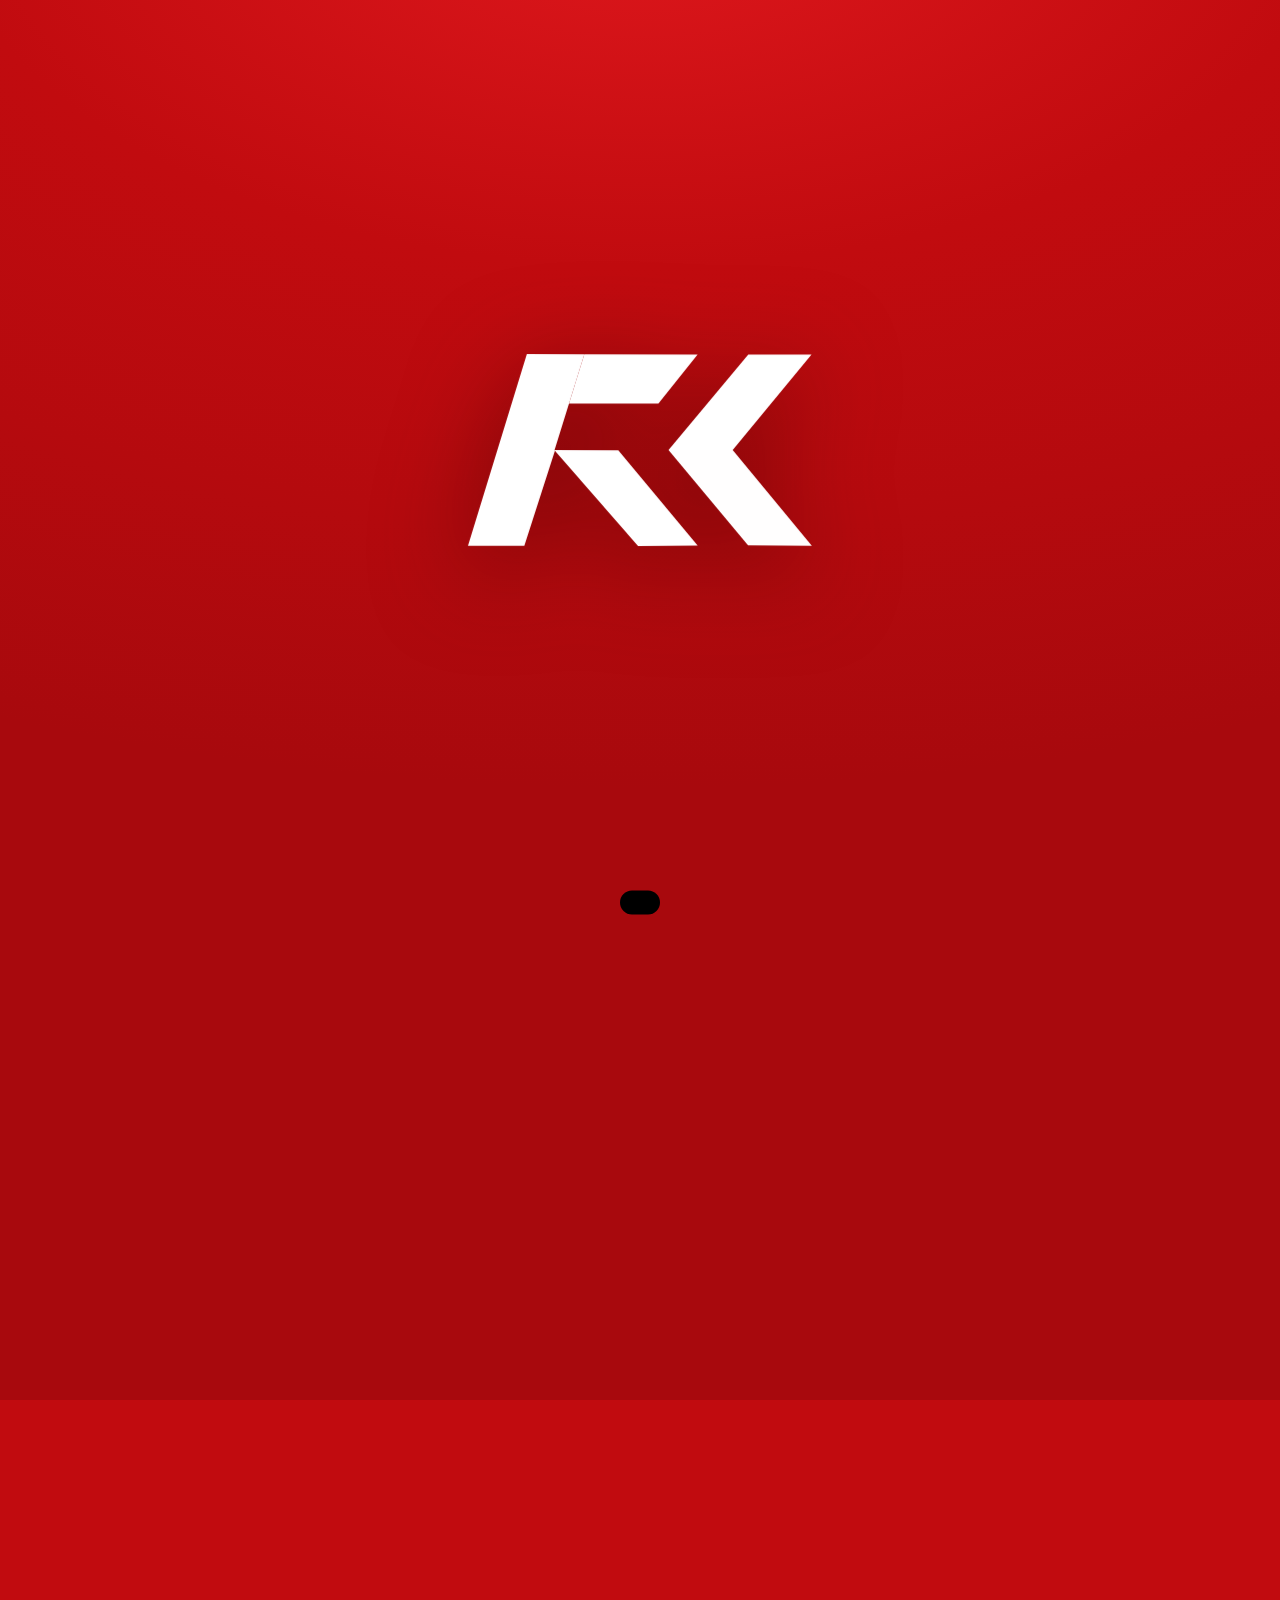
==== commit 7cccbc10: "Redes: simbolo oficial do Threads e YouTube na fileira Co-Authored-By: Claude Opus 5.5 <noreply@anth" ====
--- a/index.html
+++ b/index.html
@@ -10,7 +10,7 @@
 <link rel="preconnect" href="https://fonts.googleapis.com"><link rel="preconnect" href="https://fonts.gstatic.com" crossorigin>
 <link href="https://fonts.googleapis.com/css2?family=Saira:ital,wdth,wght@0,50..125,100..900;1,50..125,100..900&display=swap" rel="stylesheet">
 <script>try{if(!matchMedia('(prefers-reduced-motion: reduce)').matches)document.documentElement.classList.add('rc-opening')}catch(e){}</script>
-<link rel="stylesheet" href="bio.css?v=11">
+<link rel="stylesheet" href="bio.css?v=12">
 </head>
 <body>
 <main class="bio">
@@ -158,8 +158,9 @@
     </details>
     <div class="nets">
       <a href="https://www.instagram.com/renato_cariani/" target="_blank" rel="noopener"><span class="ico3d ico3d--ig"><svg viewBox="0 0 24 24"><rect x="3" y="3" width="18" height="18" rx="5" fill="none" stroke="currentColor" stroke-width="2"/><circle cx="12" cy="12" r="4.2" fill="none" stroke="currentColor" stroke-width="2"/><circle cx="17.4" cy="6.6" r="1.3"/></svg></span><b>11,4 mi</b><small>Instagram</small></a>
+      <a href="https://www.youtube.com/@renatocariani" target="_blank" rel="noopener"><span class="ico3d ico3d--yt"><svg viewBox="0 0 24 24"><path d="M23.498 6.186a3.016 3.016 0 0 0-2.122-2.136C19.505 3.545 12 3.545 12 3.545s-7.505 0-9.377.505A3.017 3.017 0 0 0 .502 6.186C0 8.07 0 12 0 12s0 3.93.502 5.814a3.016 3.016 0 0 0 2.122 2.136c1.871.505 9.376.505 9.376.505s7.505 0 9.377-.505a3.015 3.015 0 0 0 2.122-2.136C24 15.93 24 12 24 12s0-3.93-.502-5.814zM9.545 15.568V8.432L15.818 12l-6.273 3.568z"/></svg></span><b>8,59 mi</b><small>YouTube</small></a>
       <a href="https://www.tiktok.com/@renato_cariani" target="_blank" rel="noopener"><span class="ico3d ico3d--tt"><svg viewBox="0 0 24 24"><path d="M16.6 2h-3.4v13.4a2.9 2.9 0 1 1-2-2.8V9.1a6.4 6.4 0 1 0 5.4 6.3V8.6a8 8 0 0 0 4.6 1.5V6.7a4.7 4.7 0 0 1-4.6-4.7Z"/></svg></span><b>2,7 mi</b><small>TikTok</small></a>
-      <a href="https://www.threads.com/@renato_cariani" target="_blank" rel="noopener"><span class="ico3d ico3d--th"><svg viewBox="0 0 24 24"><path fill="none" stroke="currentColor" stroke-width="2" stroke-linecap="round" d="M17.2 11.1c-.3-2.6-2-4-4.6-4-2 0-3.4.9-4 2.3m8.6 1.7c-3.7-.9-7.8-.1-7.8 2.6 0 1.6 1.5 2.5 3.2 2.4 2.6-.1 4.2-2 4.4-5.1m.2.1c1.7.8 2.8 2.3 2.8 4 0 3-3 5.4-7.4 5.4C7 20.5 4 17.3 4 12S7 3.5 12.6 3.5c3.6 0 6.3 1.6 7.3 4.6"/></svg></span><b>1,8 mi</b><small>Threads</small></a>
+      <a href="https://www.threads.com/@renato_cariani" target="_blank" rel="noopener"><span class="ico3d ico3d--th"><svg viewBox="0 0 24 24"><path d="M12.186 24h-.007c-3.581-.024-6.334-1.205-8.184-3.509C2.35 18.44 1.5 15.586 1.472 12.01v-.017c.03-3.579.879-6.43 2.525-8.482C5.845 1.205 8.6.024 12.18 0h.014c2.746.02 5.043.725 6.826 2.098 1.677 1.29 2.858 3.13 3.509 5.467l-2.04.569c-1.104-3.96-3.898-5.984-8.304-6.015-2.91.022-5.11.936-6.54 2.717C4.307 6.504 3.616 8.914 3.589 12c.027 3.086.718 5.496 2.057 7.164 1.43 1.783 3.631 2.698 6.54 2.717 2.623-.02 4.358-.631 5.8-2.045 1.647-1.613 1.618-3.593 1.09-4.798-.31-.71-.873-1.3-1.634-1.75-.192 1.352-.622 2.446-1.284 3.272-.886 1.102-2.14 1.704-3.73 1.79-1.202.065-2.361-.218-3.259-.801-1.063-.689-1.685-1.74-1.752-2.964-.065-1.19.408-2.285 1.33-3.082.88-.76 2.119-1.207 3.583-1.291a13.853 13.853 0 0 1 3.02.142c-.126-.742-.375-1.332-.75-1.757-.513-.586-1.308-.883-2.359-.89h-.029c-.844 0-1.992.232-2.721 1.32L7.734 7.847c.98-1.454 2.568-2.256 4.478-2.256h.044c3.194.02 5.097 1.975 5.287 5.388.108.046.216.094.321.142 1.49.7 2.58 1.761 3.154 3.07.797 1.82.871 4.79-1.548 7.158-1.85 1.81-4.094 2.628-7.277 2.65Zm1.003-11.69c-.242 0-.487.007-.739.021-1.836.103-2.98.946-2.916 2.143.067 1.256 1.452 1.839 2.784 1.767 1.224-.065 2.818-.543 3.086-3.71a10.5 10.5 0 0 0-2.215-.221z"/></svg></span><b>1,8 mi</b><small>Threads</small></a>
       <a href="https://www.facebook.com/renatocarianiatleta" target="_blank" rel="noopener"><span class="ico3d ico3d--fb"><svg viewBox="0 0 24 24"><path d="M14 8h3V4h-3a4 4 0 0 0-4 4v2H7v4h3v8h4v-8h3l1-4h-4V8.5c0-.3.2-.5.5-.5Z"/></svg></span><b>1,2 mi</b><small>Facebook</small></a>
     </div>
   </section>
--- a/bio.css
+++ b/bio.css
@@ -1 +1 @@
-:root{--red:#c10b0f; --red-deep:#940609; --red-ink:#5a0204;--white:#fff; --black:#000;--soft:rgba(255,255,255,.78); --faint:rgba(255,255,255,.55);--r:18px; --ease:cubic-bezier(.22,1,.36,1);font-family:'Saira',system-ui,sans-serif;}*,*::before,*::after{box-sizing:border-box;margin:0;padding:0}html{background:var(--red);-webkit-text-size-adjust:100%;overflow-x:clip}body{background:var(--red);color:var(--white);font-size:16px;line-height:1.45;-webkit-font-smoothing:antialiased;-webkit-tap-highlight-color:transparent}a{color:inherit;text-decoration:none}button{font:inherit;color:inherit;background:none;border:0;cursor:pointer}img,svg{display:block;max-width:100%}:focus-visible{outline:3px solid var(--white);outline-offset:3px;border-radius:10px}.bio{width:100%;max-width:460px;margin:0 auto;padding:12px 16px calc(28px + env(safe-area-inset-bottom))}.cover{position:relative;margin-bottom:58px}.cover__photo{border-radius:26px;overflow:hidden;aspect-ratio:1/1.02;background:#111;transform-origin:50% 100%}.cover__photo img{width:100%;height:100%;object-fit:cover;object-position:50% 22%;filter:grayscale(1) contrast(1.12) brightness(.96)}.cover__logo{position:absolute;left:18px;bottom:-40px;width:42%;color:var(--white);filter:drop-shadow(0 10px 24px rgba(0,0,0,.35))}.cover__logo svg{width:100%;height:auto}.cover__logo svg *{transform-box:fill-box;transform-origin:50% 50%}.who{padding:0 4px}.who__name{font-size:clamp(38px,11vw,48px);line-height:.92;font-weight:800;font-style:italic;font-stretch:112%;letter-spacing:-.02em}.who__role{margin-top:10px;font-size:17px;color:var(--soft);font-weight:500}.who__stats{display:flex;gap:18px;flex-wrap:wrap;margin-top:12px;font-size:15px;color:var(--soft)}.who__stats b{color:var(--white);font-weight:700}.video{display:flex;align-items:center;gap:14px;width:100%;margin-top:22px;padding:10px;border-radius:var(--r);background:var(--black);text-align:left;transition:transform .2s var(--ease)}.video:active{transform:scale(.98)}.video__thumb{position:relative;flex:0 0 116px;aspect-ratio:16/9;border-radius:11px;overflow:hidden}.video__thumb img{width:100%;height:100%;object-fit:cover}.video__thumb svg{position:absolute;left:50%;top:50%;width:34px;height:34px;margin:-17px 0 0 -17px;padding:8px;border-radius:50%;background:var(--red);fill:var(--white)}.video__text{display:flex;flex-direction:column;gap:3px;min-width:0}.video__text small{font-size:13px;color:var(--faint)}.video__text b{font-size:15px;line-height:1.25;font-weight:600}.tabs{position:sticky;top:calc(8px + env(safe-area-inset-top));z-index:10;display:grid;grid-template-columns:repeat(4,1fr);margin:22px 0 14px;padding:5px;border-radius:999px;background:var(--red-deep);box-shadow:0 8px 24px rgba(90,2,4,.35)}.tabs button{position:relative;z-index:1;padding:11px 0;border-radius:999px;font-size:14px;font-weight:600;color:var(--soft);transition:color .3s}.tabs button[aria-selected="true"]{color:var(--black)}.tabs__pill{position:absolute;top:5px;bottom:5px;left:5px;width:calc((100% - 10px)/4);border-radius:999px;background:var(--white);transition:transform .45s var(--ease)}.panels{position:relative}.panel{display:grid;gap:10px}.panel[hidden]{display:none}.feature{position:relative;display:flex;flex-direction:column;gap:4px;padding:22px 20px 20px;border-radius:var(--r);background:var(--black);overflow:hidden;isolation:isolate;transition:transform .2s var(--ease)}.feature:active{transform:scale(.98)}.feature small{font-size:13px;color:var(--faint)}.feature b{font-size:27px;line-height:1;font-weight:800;font-style:italic;font-stretch:110%;letter-spacing:-.01em;max-width:80%}.feature span{font-size:15px;color:var(--soft);max-width:80%}.feature em{align-self:flex-start;margin-top:14px;padding:11px 18px;border-radius:999px;background:var(--red);font-style:normal;font-weight:700;font-size:15px}.feature .feature__mark{color:var(--red);max-width:none}.feature__mark{position:absolute;right:-18px;bottom:-14px;width:58%;color:var(--red);opacity:.9;z-index:-1}.feature__mark svg{width:100%;height:auto}.feature--photo{min-height:240px;justify-content:flex-end;background:linear-gradient(transparent 20%,rgba(0,0,0,.85)),var(--bg) center 30%/cover}.feature--photo{background-blend-mode:normal}.row{display:flex;align-items:center;gap:14px;padding:10px 16px 10px 10px;border-radius:var(--r);background:var(--white);color:var(--black);transition:transform .2s var(--ease)}.row:active{transform:scale(.98)}.row__thumb{flex:0 0 52px;height:52px;border-radius:12px;object-fit:cover;filter:grayscale(1) contrast(1.1)}.row__thumb--type,.row__thumb--icon{display:grid;place-items:center;background:var(--red);color:var(--white);font-weight:800;font-style:italic;font-stretch:110%;font-size:16px;filter:none}.row__thumb--icon svg{width:24px;height:24px;fill:currentColor}.row__thumb--icon svg path[fill="none"]{fill:none}.row__text{display:flex;flex-direction:column;min-width:0;flex:1}.row__text b{font-size:17px;font-weight:700;line-height:1.2}.row__text small{font-size:14px;color:#555;line-height:1.3}.copy{flex:0 0 auto;padding:10px 14px;border-radius:999px;border:1.5px dashed var(--red);color:var(--red);font-weight:700;font-size:14px;letter-spacing:.02em;transition:background .25s,color .25s}.copy.is-done{background:var(--red);color:var(--white);border-style:solid}.soon{padding:6px 6px 0;font-size:14px;color:var(--soft)}.social{display:flex;justify-content:center;gap:12px;margin-top:30px}.social a{width:52px;height:52px;display:grid;place-items:center;border-radius:50%;background:var(--red-deep);transition:background .25s,transform .2s var(--ease)}.social a:hover{background:var(--black)}.social a:active{transform:scale(.92)}.social svg{width:22px;height:22px;fill:currentColor}.site{display:block;margin:22px auto 0;width:max-content;padding:12px 4px;font-weight:600;text-decoration:underline;text-underline-offset:5px;text-decoration-thickness:1.5px}.foot{margin-top:18px;text-align:center;font-size:12px;color:var(--faint)}.sheet{position:fixed;inset:0;z-index:50;display:grid;place-items:center;padding:16px;background:rgba(0,0,0,.88)}.sheet[hidden]{display:none}.sheet__box{width:100%;max-width:900px}.sheet__video{aspect-ratio:16/9;border-radius:14px;overflow:hidden;background:#000}.sheet__video iframe{width:100%;height:100%;border:0}.sheet__close{display:block;margin:16px auto 0;padding:12px 26px;border-radius:999px;background:var(--white);color:var(--black);font-weight:700}.toast{position:fixed;left:50%;bottom:calc(24px + env(safe-area-inset-bottom));z-index:60;transform:translate(-50%,160%);padding:12px 20px;border-radius:999px;background:var(--black);font-weight:600;font-size:15px;transition:transform .45s var(--ease)}.toast.is-on{transform:translate(-50%,0)}@media (min-width:900px){.bio{max-width:980px;display:grid;grid-template-columns:1fr 440px;column-gap:56px;align-items:start;padding-top:40px}.bio>*:not(.cover){grid-column:2}.cover{grid-column:1;grid-row:1/span 8;position:sticky;top:40px;margin:0}.cover__photo{aspect-ratio:4/5}.cover__logo{left:28px;bottom:28px;width:46%}.who{padding-top:10px}}@media (prefers-reduced-motion:reduce){*{transition:none!important}}.row__thumb--logo{display:grid;place-items:center;background:#f2f2f2;filter:none}.row__thumb--logo img{width:76%;height:76%;object-fit:contain}.row__thumb--dark{background:var(--black)}.code{flex:0 0 auto;padding:9px 13px;border-radius:999px;border:1.5px dashed var(--red);color:var(--red);font-weight:700;font-size:14px;letter-spacing:.02em;transition:background .25s,color .25s}.code.is-done{background:var(--red);color:var(--white);border-style:solid}body{background:radial-gradient(130% 60% at 50% -8%,#e0181d 0%,var(--red) 42%,#a8090d 100%) fixed,var(--red)}.cover__photo{position:relative}.cover__light{position:absolute;inset:0;z-index:1;pointer-events:none;background:linear-gradient(180deg,transparent 55%,rgba(193,11,15,.35)),radial-gradient(60% 40% at 50% 12%,rgba(255,255,255,.18),transparent 70%)}.shine{--logo-mask:url(assets/logo-simbolo.svg)}.shine::after{content:"";position:absolute;inset:0;pointer-events:none;background:linear-gradient(105deg,transparent 35%,rgba(255,255,255,.95) 50%,transparent 65%) no-repeat;background-size:250% 100%;background-position:120% 0;-webkit-mask:var(--logo-mask) center/contain no-repeat;mask:var(--logo-mask) center/contain no-repeat}.shine.is-shining::after{animation:shine 1.2s cubic-bezier(.22,1,.36,1) forwards}@keyframes shine{from{background-position:120% 0}to{background-position:-20% 0}}.cover__logo svg path{fill:currentColor}.row__thumb--logo img[src*="alphaco"],.partner__logo img[src*="alphaco"]{filter:brightness(0)}.cover{position:relative;height:min(122vw,560px);margin:-12px -16px 0;isolation:isolate;overflow:hidden}.cover__glow{position:absolute;inset:0;z-index:0;background:radial-gradient(55% 45% at 50% 38%,rgba(255,255,255,.22),transparent 70%),radial-gradient(90% 60% at 50% 100%,rgba(90,2,4,.45),transparent 70%)}.cover__back{position:absolute;z-index:0;left:-14%;right:-14%;top:16%;color:#a8090d;opacity:.75}.cover__back svg{width:100%;height:auto}.cover__cut{position:absolute;z-index:1;left:50%;bottom:0;height:100%;width:auto;max-width:none;transform:translateX(-50%);filter:grayscale(1) contrast(1.12) brightness(1.02);-webkit-mask-image:linear-gradient(to bottom,#000 58%,transparent 97%);mask-image:linear-gradient(to bottom,#000 58%,transparent 97%)}.cover__logo{z-index:2;left:20px;bottom:7%;width:46%;max-width:230px;filter:drop-shadow(0 12px 28px rgba(60,0,2,.55))}.who{position:relative;z-index:3;margin-top:-6px}.live{display:inline-block;width:8px;height:8px;margin-right:7px;border-radius:50%;background:#ff2d33;vertical-align:1px;animation:live 1.8s ease-out infinite}@keyframes live{0%{box-shadow:0 0 0 0 rgba(255,45,51,.7)}70%{box-shadow:0 0 0 8px rgba(255,45,51,0)}100%{box-shadow:0 0 0 0 rgba(255,45,51,0)}}.video__thumb svg{animation:pulse 2.4s ease-in-out infinite}@keyframes pulse{0%,100%{transform:scale(1);box-shadow:0 0 0 0 rgba(193,11,15,.6)}50%{transform:scale(1.08);box-shadow:0 0 0 7px rgba(193,11,15,0)}}@media (min-width:900px){.cover{position:sticky;top:24px;height:calc(100svh - 48px);max-height:760px;margin:0;border-radius:0;overflow:visible}.cover__cut{height:100%}.cover__logo{left:8%;bottom:10%;width:44%}}@media (prefers-reduced-motion:reduce){.live,.video__thumb svg{animation:none}}.cover__cut{height:93%}@media (min-width:900px){.cover__cut{height:92%}}.cover__cut{-webkit-mask-image:linear-gradient(to bottom,#000 48%,transparent 92%),linear-gradient(to right,transparent 0%,#000 22%,#000 78%,transparent 100%);-webkit-mask-composite:source-in;mask-image:linear-gradient(to bottom,#000 48%,transparent 92%),linear-gradient(to right,transparent 0%,#000 22%,#000 78%,transparent 100%);mask-composite:intersect}.cover__glow{background:radial-gradient(55% 45% at 50% 38%,rgba(255,255,255,.22),transparent 70%)}.cover__back{-webkit-mask-image:linear-gradient(to bottom,#000 40%,transparent 85%);mask-image:linear-gradient(to bottom,#000 40%,transparent 85%)}body{background:radial-gradient(130% 900px at 50% -8%,#e0181d 0%,var(--red) 42%,#a8090d 100%) top center/100% 1400px no-repeat,var(--red)}.cover__cut{filter:none}.hl{display:flex;gap:14px;overflow-x:auto;scrollbar-width:none;margin:20px -16px 0;padding:4px 16px 2px;scroll-snap-type:x proximity}.hl::-webkit-scrollbar{display:none}.hl__item{flex:0 0 auto;display:flex;flex-direction:column;align-items:center;gap:7px;width:70px;scroll-snap-align:start}.hl__ring{position:relative;width:68px;height:68px;border-radius:50%;padding:3px;display:block;isolation:isolate}.hl__ring::before{content:"";position:absolute;inset:0;border-radius:50%;z-index:-1;background:conic-gradient(from var(--a,0deg),#fff,#ff6b6f,#fff,#5a0204,#fff);animation:ring 4s linear infinite}.hl__item.is-seen .hl__ring::before{background:rgba(255,255,255,.35);animation:none}.hl__ring img{width:100%;height:100%;border-radius:50%;object-fit:cover;border:3px solid var(--red);background:#111;filter:grayscale(1) contrast(1.08)}.hl__ring--logo img{background:#f2f2f2;object-fit:contain;padding:12px;filter:none}.hl__ring--logo img[src*="alphaco"]{filter:brightness(0)}.hl__name{font-size:12px;font-weight:600;color:var(--soft);white-space:nowrap}.hl__item:active .hl__ring{transform:scale(.94)}@property --a{syntax:'<angle>';inherits:false;initial-value:0deg}@keyframes ring{to{--a:360deg}}.story{position:fixed;inset:0;z-index:70;display:grid;place-items:center;background:rgba(0,0,0,.92)}.story[hidden]{display:none}.story__box{position:relative;width:100%;max-width:460px;height:100svh;max-height:860px;overflow:hidden;background:#000;color:#fff;touch-action:manipulation;user-select:none}@media (min-width:600px){.story__box{height:92svh;border-radius:22px}}.story__bars{position:absolute;z-index:4;left:10px;right:10px;top:calc(10px + env(safe-area-inset-top));display:flex;gap:4px}.story__bars i{flex:1;height:3px;border-radius:3px;background:rgba(255,255,255,.35);overflow:hidden}.story__bars b{display:block;height:100%;background:#fff;transform-origin:0 50%}.story__head{position:absolute;z-index:4;left:12px;right:12px;top:calc(22px + env(safe-area-inset-top));display:flex;align-items:center;gap:10px}.story__avatar{width:34px;height:34px;border-radius:50%;overflow:hidden;background:#222;flex:0 0 auto}.story__avatar img{width:100%;height:100%;object-fit:cover}.story__name{font-size:15px;flex:1}.story__close{position:relative;z-index:6;width:40px;height:40px;font-size:20px;color:#fff}.story__media{position:absolute;inset:0;z-index:1}.story__media>img{width:100%;height:100%;object-fit:cover;filter:grayscale(.2)}.story__media>img.is-cut{object-fit:contain;object-position:50% 100%;background:radial-gradient(70% 50% at 50% 35%,#e0181d,var(--red) 60%,#7a0508);filter:none;padding-top:90px}.story__media::after{content:"";position:absolute;inset:0;background:linear-gradient(180deg,rgba(0,0,0,.45),transparent 22%,transparent 45%,rgba(0,0,0,.88) 82%)}.story__logo{position:absolute;inset:0;display:grid;place-items:center;background:radial-gradient(70% 50% at 50% 35%,#e0181d,var(--red) 60%,#7a0508)}.story__logo img{width:44%;max-width:200px;padding:28px;border-radius:28px;background:#fff}.story__logo.is-dark img{filter:brightness(0)}.story__text{position:absolute;z-index:5;left:20px;right:20px;bottom:calc(26px + env(safe-area-inset-bottom));display:flex;flex-direction:column;gap:6px}.story__text small{font-size:13px;color:rgba(255,255,255,.75)}.story__text b{font-size:30px;line-height:1;font-weight:800;font-style:italic;font-stretch:110%}.story__text p{font-size:16px;color:rgba(255,255,255,.88)}.story__cta{align-self:stretch;margin-top:12px;padding:16px;border-radius:999px;background:#fff;color:#000;text-align:center;font-weight:700;font-size:16px;cursor:pointer}.story__cta[hidden]{display:none}.story__prev,.story__next{position:absolute;z-index:3;top:80px;bottom:200px;width:40%}.story__prev{left:0}.story__next{right:0}.tabs__pill{overflow:hidden}.tabs.is-auto .tabs__pill::after{content:"";position:absolute;left:12px;right:12px;bottom:4px;height:2px;border-radius:2px;background:var(--red);transform-origin:0 50%;transform:scaleX(var(--p,0))}.panel__title{padding:2px 4px 4px;font-size:22px;line-height:1.05;font-weight:800;font-style:italic;font-stretch:110%}.feature__for{margin-top:6px;font-size:14px!important;color:#fff!important;opacity:.85}.more{display:block;padding:12px 4px 2px;font-weight:600;font-size:15px;text-decoration:underline;text-underline-offset:5px;text-decoration-thickness:1.5px}.feature::after{content:"";position:absolute;inset:0;z-index:0;pointer-events:none;background:linear-gradient(105deg,transparent 35%,rgba(255,255,255,.14) 50%,transparent 65%) no-repeat;background-size:250% 100%;background-position:130% 0}.feature.is-gleam::after{animation:gleam 1.4s cubic-bezier(.22,1,.36,1)}@keyframes gleam{from{background-position:130% 0}to{background-position:-30% 0}}.feature>*{position:relative;z-index:1}.feature .feature__mark{position:absolute;z-index:-1}.feed{margin-top:30px}.feed__title{padding:0 4px 10px;font-size:22px;font-weight:800;font-style:italic;font-stretch:110%}.net{border-radius:var(--r);background:var(--black);margin-bottom:10px;overflow:hidden}.net summary{display:flex;align-items:center;gap:14px;padding:12px 16px 12px 12px;cursor:pointer;list-style:none}.net summary::-webkit-details-marker{display:none}.net__icon{flex:0 0 46px;height:46px;border-radius:12px;display:grid;place-items:center;background:var(--red)}.net__icon svg{width:24px;height:24px;fill:#fff}.net__icon svg path[fill="none"]{fill:none}.net__text{display:flex;flex-direction:column;flex:1;min-width:0}.net__text b{font-size:17px;font-weight:700}.net__text small{font-size:13px;color:var(--faint)}.net__chev{width:22px;height:22px;fill:none;stroke:#fff;stroke-width:2;transition:transform .35s var(--ease)}.net[open] .net__chev{transform:rotate(180deg)}.net__body{padding:0 12px 14px}.clips{display:flex;gap:10px;overflow-x:auto;scrollbar-width:none;scroll-snap-type:x mandatory;margin:0 -12px;padding:0 12px}.clips::-webkit-scrollbar{display:none}.clip{flex:0 0 62%;scroll-snap-align:start;display:flex;flex-direction:column;gap:6px;text-align:left}.clip img{width:100%;aspect-ratio:16/9;object-fit:cover;border-radius:12px}.clip span{font-size:14px;font-weight:600;line-height:1.25}.nets{display:grid;grid-template-columns:repeat(4,1fr);gap:8px;margin-top:4px}.nets a{display:flex;flex-direction:column;align-items:center;gap:2px;padding:14px 4px;border-radius:var(--r);background:var(--red-deep)}.nets svg{width:22px;height:22px;fill:currentColor;margin-bottom:6px}.nets b{font-size:15px}.nets small{font-size:12px;color:var(--faint)}@media (prefers-reduced-motion:reduce){.hl__ring::before{animation:none}}.row,.feature,.video{transition:none}html.rc-opening .cover,html.rc-opening .who,html.rc-opening .hl,html.rc-opening .video,html.rc-opening .tabs,html.rc-opening .panels,html.rc-opening .feed,html.rc-opening .site,html.rc-opening .foot{opacity:0;animation:rc-show .01s 6s forwards}@keyframes rc-show{to{opacity:1}}.feature em{background:#fff;color:var(--red)}.tabs{background:#000;box-shadow:0 10px 26px rgba(40,0,2,.45)}.tabs button{color:rgba(255,255,255,.7)}.nets a{background:#fff;color:#000;box-shadow:0 8px 18px rgba(60,0,2,.25)}.nets small{color:#666}.more{display:inline-flex;align-items:center;gap:8px;margin-top:10px;padding:11px 18px;border-radius:999px;background:#000;color:#fff;text-decoration:none;font-size:14px}.more::after{content:"";width:7px;height:7px;border:solid currentColor;border-width:2px 2px 0 0;transform:rotate(45deg)}.net__body .more{background:#fff;color:#000}.site{padding:13px 22px;border-radius:999px;background:#000;text-decoration:none}.magnet{transition:translate .5s cubic-bezier(.2,1.6,.4,1)}.magnet.is-press{transition:translate .12s ease-out}.feature em{position:relative;isolation:isolate;animation:breathe 2.8s ease-in-out infinite}.feature em::before{content:"";position:absolute;inset:0;border-radius:inherit;z-index:-1;box-shadow:0 0 0 2px #fff;opacity:0;animation:ring-out 2.8s cubic-bezier(.2,.8,.2,1) infinite}@keyframes breathe{0%,100%{scale:1}50%{scale:1.045}}@keyframes ring-out{0%{transform:scale(1);opacity:.7}80%,100%{transform:scale(1.16,1.5);opacity:0}}.row__thumb--type,.row__thumb--icon,.net__icon,.ico3d{position:relative;overflow:hidden;background:linear-gradient(160deg,#ff4045 0%,#c10b0f 48%,#7d070a 100%);box-shadow:inset 0 1.5px 0 rgba(255,255,255,.55),inset 0 -3px 0 rgba(0,0,0,.28),0 4px 0 rgba(0,0,0,.32),0 10px 16px rgba(50,0,2,.35);transform:perspective(240px) rotateX(9deg) rotateY(-9deg)}.row__thumb--type::before,.row__thumb--icon::before,.net__icon::before,.ico3d::before{content:"";position:absolute;inset:0;background:radial-gradient(120% 70% at 25% 0%,rgba(255,255,255,.42),transparent 55%);pointer-events:none}.row__thumb--type,.row__thumb--icon{font-size:14px;text-shadow:0 1.5px 0 rgba(0,0,0,.35)}.row__thumb--icon svg,.net__icon svg,.ico3d svg{position:relative;filter:drop-shadow(0 1.5px 0 rgba(0,0,0,.35))}.row__thumb:not(.row__thumb--type):not(.row__thumb--icon){box-shadow:0 4px 0 rgba(0,0,0,.16),0 10px 16px rgba(0,0,0,.18);transform:perspective(240px) rotateX(9deg) rotateY(-9deg)}.row__thumb--logo{background:linear-gradient(160deg,#fff,#e9e9e9)}.row__thumb--dark{background:linear-gradient(160deg,#3a3a3a,#000)}.ico3d{width:44px;height:44px;border-radius:13px;display:grid;place-items:center;margin-bottom:6px}.nets .ico3d svg{width:23px;height:23px;margin:0;fill:#fff}.ico3d--ig{background:radial-gradient(circle at 30% 107%,#fdf497 0%,#fdf497 5%,#fd5949 45%,#d6249f 60%,#285aeb 90%)}.ico3d--tt,.ico3d--th{background:linear-gradient(160deg,#3a3a3a,#000)}.ico3d--tt svg{filter:drop-shadow(-1.6px -1.2px 0 #25f4ee) drop-shadow(1.6px 1.2px 0 #fe2c55)}.ico3d--fb{background:linear-gradient(160deg,#4a9bff,#1877f2 55%,#0d5ac2)}.video__thumb svg{background:radial-gradient(circle at 35% 30%,#ff5a5f,#c10b0f 60%,#7d070a)}.hl__ring::before{background:conic-gradient(#fff,#ff6b6f,#fff,#5a0204,#fff);animation:ring-spin 4s linear infinite}@keyframes ring-spin{to{transform:rotate(360deg)}}.hl__item.is-seen .hl__ring::before{background:rgba(255,255,255,.35);animation:none}.hl__item.is-seen .hl__name{color:var(--faint)}.story{overscroll-behavior:contain}.story__box{touch-action:none;will-change:transform}.story__media img,.story__logo img{pointer-events:none;-webkit-user-drag:none}.story__cta{-webkit-touch-callout:none}@media (prefers-reduced-motion:reduce){.feature em,.feature em::before,.hl__ring::before{animation:none}}.hl__ring--logo img[src*="alphaco"],.row__thumb--logo img[src*="alphaco"],.partner__logo img[src*="alphaco"],.story__logo.is-dark img{filter:none}+:root{--red:#c10b0f; --red-deep:#940609; --red-ink:#5a0204;--white:#fff; --black:#000;--soft:rgba(255,255,255,.78); --faint:rgba(255,255,255,.55);--r:18px; --ease:cubic-bezier(.22,1,.36,1);font-family:'Saira',system-ui,sans-serif;}*,*::before,*::after{box-sizing:border-box;margin:0;padding:0}html{background:var(--red);-webkit-text-size-adjust:100%;overflow-x:clip}body{background:var(--red);color:var(--white);font-size:16px;line-height:1.45;-webkit-font-smoothing:antialiased;-webkit-tap-highlight-color:transparent}a{color:inherit;text-decoration:none}button{font:inherit;color:inherit;background:none;border:0;cursor:pointer}img,svg{display:block;max-width:100%}:focus-visible{outline:3px solid var(--white);outline-offset:3px;border-radius:10px}.bio{width:100%;max-width:460px;margin:0 auto;padding:12px 16px calc(28px + env(safe-area-inset-bottom))}.cover{position:relative;margin-bottom:58px}.cover__photo{border-radius:26px;overflow:hidden;aspect-ratio:1/1.02;background:#111;transform-origin:50% 100%}.cover__photo img{width:100%;height:100%;object-fit:cover;object-position:50% 22%;filter:grayscale(1) contrast(1.12) brightness(.96)}.cover__logo{position:absolute;left:18px;bottom:-40px;width:42%;color:var(--white);filter:drop-shadow(0 10px 24px rgba(0,0,0,.35))}.cover__logo svg{width:100%;height:auto}.cover__logo svg *{transform-box:fill-box;transform-origin:50% 50%}.who{padding:0 4px}.who__name{font-size:clamp(38px,11vw,48px);line-height:.92;font-weight:800;font-style:italic;font-stretch:112%;letter-spacing:-.02em}.who__role{margin-top:10px;font-size:17px;color:var(--soft);font-weight:500}.who__stats{display:flex;gap:18px;flex-wrap:wrap;margin-top:12px;font-size:15px;color:var(--soft)}.who__stats b{color:var(--white);font-weight:700}.video{display:flex;align-items:center;gap:14px;width:100%;margin-top:22px;padding:10px;border-radius:var(--r);background:var(--black);text-align:left;transition:transform .2s var(--ease)}.video:active{transform:scale(.98)}.video__thumb{position:relative;flex:0 0 116px;aspect-ratio:16/9;border-radius:11px;overflow:hidden}.video__thumb img{width:100%;height:100%;object-fit:cover}.video__thumb svg{position:absolute;left:50%;top:50%;width:34px;height:34px;margin:-17px 0 0 -17px;padding:8px;border-radius:50%;background:var(--red);fill:var(--white)}.video__text{display:flex;flex-direction:column;gap:3px;min-width:0}.video__text small{font-size:13px;color:var(--faint)}.video__text b{font-size:15px;line-height:1.25;font-weight:600}.tabs{position:sticky;top:calc(8px + env(safe-area-inset-top));z-index:10;display:grid;grid-template-columns:repeat(4,1fr);margin:22px 0 14px;padding:5px;border-radius:999px;background:var(--red-deep);box-shadow:0 8px 24px rgba(90,2,4,.35)}.tabs button{position:relative;z-index:1;padding:11px 0;border-radius:999px;font-size:14px;font-weight:600;color:var(--soft);transition:color .3s}.tabs button[aria-selected="true"]{color:var(--black)}.tabs__pill{position:absolute;top:5px;bottom:5px;left:5px;width:calc((100% - 10px)/4);border-radius:999px;background:var(--white);transition:transform .45s var(--ease)}.panels{position:relative}.panel{display:grid;gap:10px}.panel[hidden]{display:none}.feature{position:relative;display:flex;flex-direction:column;gap:4px;padding:22px 20px 20px;border-radius:var(--r);background:var(--black);overflow:hidden;isolation:isolate;transition:transform .2s var(--ease)}.feature:active{transform:scale(.98)}.feature small{font-size:13px;color:var(--faint)}.feature b{font-size:27px;line-height:1;font-weight:800;font-style:italic;font-stretch:110%;letter-spacing:-.01em;max-width:80%}.feature span{font-size:15px;color:var(--soft);max-width:80%}.feature em{align-self:flex-start;margin-top:14px;padding:11px 18px;border-radius:999px;background:var(--red);font-style:normal;font-weight:700;font-size:15px}.feature .feature__mark{color:var(--red);max-width:none}.feature__mark{position:absolute;right:-18px;bottom:-14px;width:58%;color:var(--red);opacity:.9;z-index:-1}.feature__mark svg{width:100%;height:auto}.feature--photo{min-height:240px;justify-content:flex-end;background:linear-gradient(transparent 20%,rgba(0,0,0,.85)),var(--bg) center 30%/cover}.feature--photo{background-blend-mode:normal}.row{display:flex;align-items:center;gap:14px;padding:10px 16px 10px 10px;border-radius:var(--r);background:var(--white);color:var(--black);transition:transform .2s var(--ease)}.row:active{transform:scale(.98)}.row__thumb{flex:0 0 52px;height:52px;border-radius:12px;object-fit:cover;filter:grayscale(1) contrast(1.1)}.row__thumb--type,.row__thumb--icon{display:grid;place-items:center;background:var(--red);color:var(--white);font-weight:800;font-style:italic;font-stretch:110%;font-size:16px;filter:none}.row__thumb--icon svg{width:24px;height:24px;fill:currentColor}.row__thumb--icon svg path[fill="none"]{fill:none}.row__text{display:flex;flex-direction:column;min-width:0;flex:1}.row__text b{font-size:17px;font-weight:700;line-height:1.2}.row__text small{font-size:14px;color:#555;line-height:1.3}.copy{flex:0 0 auto;padding:10px 14px;border-radius:999px;border:1.5px dashed var(--red);color:var(--red);font-weight:700;font-size:14px;letter-spacing:.02em;transition:background .25s,color .25s}.copy.is-done{background:var(--red);color:var(--white);border-style:solid}.soon{padding:6px 6px 0;font-size:14px;color:var(--soft)}.social{display:flex;justify-content:center;gap:12px;margin-top:30px}.social a{width:52px;height:52px;display:grid;place-items:center;border-radius:50%;background:var(--red-deep);transition:background .25s,transform .2s var(--ease)}.social a:hover{background:var(--black)}.social a:active{transform:scale(.92)}.social svg{width:22px;height:22px;fill:currentColor}.site{display:block;margin:22px auto 0;width:max-content;padding:12px 4px;font-weight:600;text-decoration:underline;text-underline-offset:5px;text-decoration-thickness:1.5px}.foot{margin-top:18px;text-align:center;font-size:12px;color:var(--faint)}.sheet{position:fixed;inset:0;z-index:50;display:grid;place-items:center;padding:16px;background:rgba(0,0,0,.88)}.sheet[hidden]{display:none}.sheet__box{width:100%;max-width:900px}.sheet__video{aspect-ratio:16/9;border-radius:14px;overflow:hidden;background:#000}.sheet__video iframe{width:100%;height:100%;border:0}.sheet__close{display:block;margin:16px auto 0;padding:12px 26px;border-radius:999px;background:var(--white);color:var(--black);font-weight:700}.toast{position:fixed;left:50%;bottom:calc(24px + env(safe-area-inset-bottom));z-index:60;transform:translate(-50%,160%);padding:12px 20px;border-radius:999px;background:var(--black);font-weight:600;font-size:15px;transition:transform .45s var(--ease)}.toast.is-on{transform:translate(-50%,0)}@media (min-width:900px){.bio{max-width:980px;display:grid;grid-template-columns:1fr 440px;column-gap:56px;align-items:start;padding-top:40px}.bio>*:not(.cover){grid-column:2}.cover{grid-column:1;grid-row:1/span 8;position:sticky;top:40px;margin:0}.cover__photo{aspect-ratio:4/5}.cover__logo{left:28px;bottom:28px;width:46%}.who{padding-top:10px}}@media (prefers-reduced-motion:reduce){*{transition:none!important}}.row__thumb--logo{display:grid;place-items:center;background:#f2f2f2;filter:none}.row__thumb--logo img{width:76%;height:76%;object-fit:contain}.row__thumb--dark{background:var(--black)}.code{flex:0 0 auto;padding:9px 13px;border-radius:999px;border:1.5px dashed var(--red);color:var(--red);font-weight:700;font-size:14px;letter-spacing:.02em;transition:background .25s,color .25s}.code.is-done{background:var(--red);color:var(--white);border-style:solid}body{background:radial-gradient(130% 60% at 50% -8%,#e0181d 0%,var(--red) 42%,#a8090d 100%) fixed,var(--red)}.cover__photo{position:relative}.cover__light{position:absolute;inset:0;z-index:1;pointer-events:none;background:linear-gradient(180deg,transparent 55%,rgba(193,11,15,.35)),radial-gradient(60% 40% at 50% 12%,rgba(255,255,255,.18),transparent 70%)}.shine{--logo-mask:url(assets/logo-simbolo.svg)}.shine::after{content:"";position:absolute;inset:0;pointer-events:none;background:linear-gradient(105deg,transparent 35%,rgba(255,255,255,.95) 50%,transparent 65%) no-repeat;background-size:250% 100%;background-position:120% 0;-webkit-mask:var(--logo-mask) center/contain no-repeat;mask:var(--logo-mask) center/contain no-repeat}.shine.is-shining::after{animation:shine 1.2s cubic-bezier(.22,1,.36,1) forwards}@keyframes shine{from{background-position:120% 0}to{background-position:-20% 0}}.cover__logo svg path{fill:currentColor}.row__thumb--logo img[src*="alphaco"],.partner__logo img[src*="alphaco"]{filter:brightness(0)}.cover{position:relative;height:min(122vw,560px);margin:-12px -16px 0;isolation:isolate;overflow:hidden}.cover__glow{position:absolute;inset:0;z-index:0;background:radial-gradient(55% 45% at 50% 38%,rgba(255,255,255,.22),transparent 70%),radial-gradient(90% 60% at 50% 100%,rgba(90,2,4,.45),transparent 70%)}.cover__back{position:absolute;z-index:0;left:-14%;right:-14%;top:16%;color:#a8090d;opacity:.75}.cover__back svg{width:100%;height:auto}.cover__cut{position:absolute;z-index:1;left:50%;bottom:0;height:100%;width:auto;max-width:none;transform:translateX(-50%);filter:grayscale(1) contrast(1.12) brightness(1.02);-webkit-mask-image:linear-gradient(to bottom,#000 58%,transparent 97%);mask-image:linear-gradient(to bottom,#000 58%,transparent 97%)}.cover__logo{z-index:2;left:20px;bottom:7%;width:46%;max-width:230px;filter:drop-shadow(0 12px 28px rgba(60,0,2,.55))}.who{position:relative;z-index:3;margin-top:-6px}.live{display:inline-block;width:8px;height:8px;margin-right:7px;border-radius:50%;background:#ff2d33;vertical-align:1px;animation:live 1.8s ease-out infinite}@keyframes live{0%{box-shadow:0 0 0 0 rgba(255,45,51,.7)}70%{box-shadow:0 0 0 8px rgba(255,45,51,0)}100%{box-shadow:0 0 0 0 rgba(255,45,51,0)}}.video__thumb svg{animation:pulse 2.4s ease-in-out infinite}@keyframes pulse{0%,100%{transform:scale(1);box-shadow:0 0 0 0 rgba(193,11,15,.6)}50%{transform:scale(1.08);box-shadow:0 0 0 7px rgba(193,11,15,0)}}@media (min-width:900px){.cover{position:sticky;top:24px;height:calc(100svh - 48px);max-height:760px;margin:0;border-radius:0;overflow:visible}.cover__cut{height:100%}.cover__logo{left:8%;bottom:10%;width:44%}}@media (prefers-reduced-motion:reduce){.live,.video__thumb svg{animation:none}}.cover__cut{height:93%}@media (min-width:900px){.cover__cut{height:92%}}.cover__cut{-webkit-mask-image:linear-gradient(to bottom,#000 48%,transparent 92%),linear-gradient(to right,transparent 0%,#000 22%,#000 78%,transparent 100%);-webkit-mask-composite:source-in;mask-image:linear-gradient(to bottom,#000 48%,transparent 92%),linear-gradient(to right,transparent 0%,#000 22%,#000 78%,transparent 100%);mask-composite:intersect}.cover__glow{background:radial-gradient(55% 45% at 50% 38%,rgba(255,255,255,.22),transparent 70%)}.cover__back{-webkit-mask-image:linear-gradient(to bottom,#000 40%,transparent 85%);mask-image:linear-gradient(to bottom,#000 40%,transparent 85%)}body{background:radial-gradient(130% 900px at 50% -8%,#e0181d 0%,var(--red) 42%,#a8090d 100%) top center/100% 1400px no-repeat,var(--red)}.cover__cut{filter:none}.hl{display:flex;gap:14px;overflow-x:auto;scrollbar-width:none;margin:20px -16px 0;padding:4px 16px 2px;scroll-snap-type:x proximity}.hl::-webkit-scrollbar{display:none}.hl__item{flex:0 0 auto;display:flex;flex-direction:column;align-items:center;gap:7px;width:70px;scroll-snap-align:start}.hl__ring{position:relative;width:68px;height:68px;border-radius:50%;padding:3px;display:block;isolation:isolate}.hl__ring::before{content:"";position:absolute;inset:0;border-radius:50%;z-index:-1;background:conic-gradient(from var(--a,0deg),#fff,#ff6b6f,#fff,#5a0204,#fff);animation:ring 4s linear infinite}.hl__item.is-seen .hl__ring::before{background:rgba(255,255,255,.35);animation:none}.hl__ring img{width:100%;height:100%;border-radius:50%;object-fit:cover;border:3px solid var(--red);background:#111;filter:grayscale(1) contrast(1.08)}.hl__ring--logo img{background:#f2f2f2;object-fit:contain;padding:12px;filter:none}.hl__ring--logo img[src*="alphaco"]{filter:brightness(0)}.hl__name{font-size:12px;font-weight:600;color:var(--soft);white-space:nowrap}.hl__item:active .hl__ring{transform:scale(.94)}@property --a{syntax:'<angle>';inherits:false;initial-value:0deg}@keyframes ring{to{--a:360deg}}.story{position:fixed;inset:0;z-index:70;display:grid;place-items:center;background:rgba(0,0,0,.92)}.story[hidden]{display:none}.story__box{position:relative;width:100%;max-width:460px;height:100svh;max-height:860px;overflow:hidden;background:#000;color:#fff;touch-action:manipulation;user-select:none}@media (min-width:600px){.story__box{height:92svh;border-radius:22px}}.story__bars{position:absolute;z-index:4;left:10px;right:10px;top:calc(10px + env(safe-area-inset-top));display:flex;gap:4px}.story__bars i{flex:1;height:3px;border-radius:3px;background:rgba(255,255,255,.35);overflow:hidden}.story__bars b{display:block;height:100%;background:#fff;transform-origin:0 50%}.story__head{position:absolute;z-index:4;left:12px;right:12px;top:calc(22px + env(safe-area-inset-top));display:flex;align-items:center;gap:10px}.story__avatar{width:34px;height:34px;border-radius:50%;overflow:hidden;background:#222;flex:0 0 auto}.story__avatar img{width:100%;height:100%;object-fit:cover}.story__name{font-size:15px;flex:1}.story__close{position:relative;z-index:6;width:40px;height:40px;font-size:20px;color:#fff}.story__media{position:absolute;inset:0;z-index:1}.story__media>img{width:100%;height:100%;object-fit:cover;filter:grayscale(.2)}.story__media>img.is-cut{object-fit:contain;object-position:50% 100%;background:radial-gradient(70% 50% at 50% 35%,#e0181d,var(--red) 60%,#7a0508);filter:none;padding-top:90px}.story__media::after{content:"";position:absolute;inset:0;background:linear-gradient(180deg,rgba(0,0,0,.45),transparent 22%,transparent 45%,rgba(0,0,0,.88) 82%)}.story__logo{position:absolute;inset:0;display:grid;place-items:center;background:radial-gradient(70% 50% at 50% 35%,#e0181d,var(--red) 60%,#7a0508)}.story__logo img{width:44%;max-width:200px;padding:28px;border-radius:28px;background:#fff}.story__logo.is-dark img{filter:brightness(0)}.story__text{position:absolute;z-index:5;left:20px;right:20px;bottom:calc(26px + env(safe-area-inset-bottom));display:flex;flex-direction:column;gap:6px}.story__text small{font-size:13px;color:rgba(255,255,255,.75)}.story__text b{font-size:30px;line-height:1;font-weight:800;font-style:italic;font-stretch:110%}.story__text p{font-size:16px;color:rgba(255,255,255,.88)}.story__cta{align-self:stretch;margin-top:12px;padding:16px;border-radius:999px;background:#fff;color:#000;text-align:center;font-weight:700;font-size:16px;cursor:pointer}.story__cta[hidden]{display:none}.story__prev,.story__next{position:absolute;z-index:3;top:80px;bottom:200px;width:40%}.story__prev{left:0}.story__next{right:0}.tabs__pill{overflow:hidden}.tabs.is-auto .tabs__pill::after{content:"";position:absolute;left:12px;right:12px;bottom:4px;height:2px;border-radius:2px;background:var(--red);transform-origin:0 50%;transform:scaleX(var(--p,0))}.panel__title{padding:2px 4px 4px;font-size:22px;line-height:1.05;font-weight:800;font-style:italic;font-stretch:110%}.feature__for{margin-top:6px;font-size:14px!important;color:#fff!important;opacity:.85}.more{display:block;padding:12px 4px 2px;font-weight:600;font-size:15px;text-decoration:underline;text-underline-offset:5px;text-decoration-thickness:1.5px}.feature::after{content:"";position:absolute;inset:0;z-index:0;pointer-events:none;background:linear-gradient(105deg,transparent 35%,rgba(255,255,255,.14) 50%,transparent 65%) no-repeat;background-size:250% 100%;background-position:130% 0}.feature.is-gleam::after{animation:gleam 1.4s cubic-bezier(.22,1,.36,1)}@keyframes gleam{from{background-position:130% 0}to{background-position:-30% 0}}.feature>*{position:relative;z-index:1}.feature .feature__mark{position:absolute;z-index:-1}.feed{margin-top:30px}.feed__title{padding:0 4px 10px;font-size:22px;font-weight:800;font-style:italic;font-stretch:110%}.net{border-radius:var(--r);background:var(--black);margin-bottom:10px;overflow:hidden}.net summary{display:flex;align-items:center;gap:14px;padding:12px 16px 12px 12px;cursor:pointer;list-style:none}.net summary::-webkit-details-marker{display:none}.net__icon{flex:0 0 46px;height:46px;border-radius:12px;display:grid;place-items:center;background:var(--red)}.net__icon svg{width:24px;height:24px;fill:#fff}.net__icon svg path[fill="none"]{fill:none}.net__text{display:flex;flex-direction:column;flex:1;min-width:0}.net__text b{font-size:17px;font-weight:700}.net__text small{font-size:13px;color:var(--faint)}.net__chev{width:22px;height:22px;fill:none;stroke:#fff;stroke-width:2;transition:transform .35s var(--ease)}.net[open] .net__chev{transform:rotate(180deg)}.net__body{padding:0 12px 14px}.clips{display:flex;gap:10px;overflow-x:auto;scrollbar-width:none;scroll-snap-type:x mandatory;margin:0 -12px;padding:0 12px}.clips::-webkit-scrollbar{display:none}.clip{flex:0 0 62%;scroll-snap-align:start;display:flex;flex-direction:column;gap:6px;text-align:left}.clip img{width:100%;aspect-ratio:16/9;object-fit:cover;border-radius:12px}.clip span{font-size:14px;font-weight:600;line-height:1.25}.nets{display:grid;grid-template-columns:repeat(4,1fr);gap:8px;margin-top:4px}.nets a{display:flex;flex-direction:column;align-items:center;gap:2px;padding:14px 4px;border-radius:var(--r);background:var(--red-deep)}.nets svg{width:22px;height:22px;fill:currentColor;margin-bottom:6px}.nets b{font-size:15px}.nets small{font-size:12px;color:var(--faint)}@media (prefers-reduced-motion:reduce){.hl__ring::before{animation:none}}.row,.feature,.video{transition:none}html.rc-opening .cover,html.rc-opening .who,html.rc-opening .hl,html.rc-opening .video,html.rc-opening .tabs,html.rc-opening .panels,html.rc-opening .feed,html.rc-opening .site,html.rc-opening .foot{opacity:0;animation:rc-show .01s 6s forwards}@keyframes rc-show{to{opacity:1}}.feature em{background:#fff;color:var(--red)}.tabs{background:#000;box-shadow:0 10px 26px rgba(40,0,2,.45)}.tabs button{color:rgba(255,255,255,.7)}.nets a{background:#fff;color:#000;box-shadow:0 8px 18px rgba(60,0,2,.25)}.nets small{color:#666}.more{display:inline-flex;align-items:center;gap:8px;margin-top:10px;padding:11px 18px;border-radius:999px;background:#000;color:#fff;text-decoration:none;font-size:14px}.more::after{content:"";width:7px;height:7px;border:solid currentColor;border-width:2px 2px 0 0;transform:rotate(45deg)}.net__body .more{background:#fff;color:#000}.site{padding:13px 22px;border-radius:999px;background:#000;text-decoration:none}.magnet{transition:translate .5s cubic-bezier(.2,1.6,.4,1)}.magnet.is-press{transition:translate .12s ease-out}.feature em{position:relative;isolation:isolate;animation:breathe 2.8s ease-in-out infinite}.feature em::before{content:"";position:absolute;inset:0;border-radius:inherit;z-index:-1;box-shadow:0 0 0 2px #fff;opacity:0;animation:ring-out 2.8s cubic-bezier(.2,.8,.2,1) infinite}@keyframes breathe{0%,100%{scale:1}50%{scale:1.045}}@keyframes ring-out{0%{transform:scale(1);opacity:.7}80%,100%{transform:scale(1.16,1.5);opacity:0}}.row__thumb--type,.row__thumb--icon,.net__icon,.ico3d{position:relative;overflow:hidden;background:linear-gradient(160deg,#ff4045 0%,#c10b0f 48%,#7d070a 100%);box-shadow:inset 0 1.5px 0 rgba(255,255,255,.55),inset 0 -3px 0 rgba(0,0,0,.28),0 4px 0 rgba(0,0,0,.32),0 10px 16px rgba(50,0,2,.35);transform:perspective(240px) rotateX(9deg) rotateY(-9deg)}.row__thumb--type::before,.row__thumb--icon::before,.net__icon::before,.ico3d::before{content:"";position:absolute;inset:0;background:radial-gradient(120% 70% at 25% 0%,rgba(255,255,255,.42),transparent 55%);pointer-events:none}.row__thumb--type,.row__thumb--icon{font-size:14px;text-shadow:0 1.5px 0 rgba(0,0,0,.35)}.row__thumb--icon svg,.net__icon svg,.ico3d svg{position:relative;filter:drop-shadow(0 1.5px 0 rgba(0,0,0,.35))}.row__thumb:not(.row__thumb--type):not(.row__thumb--icon){box-shadow:0 4px 0 rgba(0,0,0,.16),0 10px 16px rgba(0,0,0,.18);transform:perspective(240px) rotateX(9deg) rotateY(-9deg)}.row__thumb--logo{background:linear-gradient(160deg,#fff,#e9e9e9)}.row__thumb--dark{background:linear-gradient(160deg,#3a3a3a,#000)}.ico3d{width:44px;height:44px;border-radius:13px;display:grid;place-items:center;margin-bottom:6px}.nets .ico3d svg{width:23px;height:23px;margin:0;fill:#fff}.ico3d--ig{background:radial-gradient(circle at 30% 107%,#fdf497 0%,#fdf497 5%,#fd5949 45%,#d6249f 60%,#285aeb 90%)}.ico3d--tt,.ico3d--th{background:linear-gradient(160deg,#3a3a3a,#000)}.ico3d--tt svg{filter:drop-shadow(-1.6px -1.2px 0 #25f4ee) drop-shadow(1.6px 1.2px 0 #fe2c55)}.ico3d--fb{background:linear-gradient(160deg,#4a9bff,#1877f2 55%,#0d5ac2)}.video__thumb svg{background:radial-gradient(circle at 35% 30%,#ff5a5f,#c10b0f 60%,#7d070a)}.hl__ring::before{background:conic-gradient(#fff,#ff6b6f,#fff,#5a0204,#fff);animation:ring-spin 4s linear infinite}@keyframes ring-spin{to{transform:rotate(360deg)}}.hl__item.is-seen .hl__ring::before{background:rgba(255,255,255,.35);animation:none}.hl__item.is-seen .hl__name{color:var(--faint)}.story{overscroll-behavior:contain}.story__box{touch-action:none;will-change:transform}.story__media img,.story__logo img{pointer-events:none;-webkit-user-drag:none}.story__cta{-webkit-touch-callout:none}@media (prefers-reduced-motion:reduce){.feature em,.feature em::before,.hl__ring::before{animation:none}}.hl__ring--logo img[src*="alphaco"],.row__thumb--logo img[src*="alphaco"],.partner__logo img[src*="alphaco"],.story__logo.is-dark img{filter:none}.nets{grid-template-columns:repeat(5,1fr);gap:6px}.nets a{padding:12px 2px}.nets b{font-size:14px}.nets small{font-size:11px}.nets .ico3d{width:40px;height:40px;border-radius:12px}.nets .ico3d svg{width:21px;height:21px}.ico3d--yt{background:linear-gradient(160deg,#ff4a4a,#ff0000 55%,#c40000)}
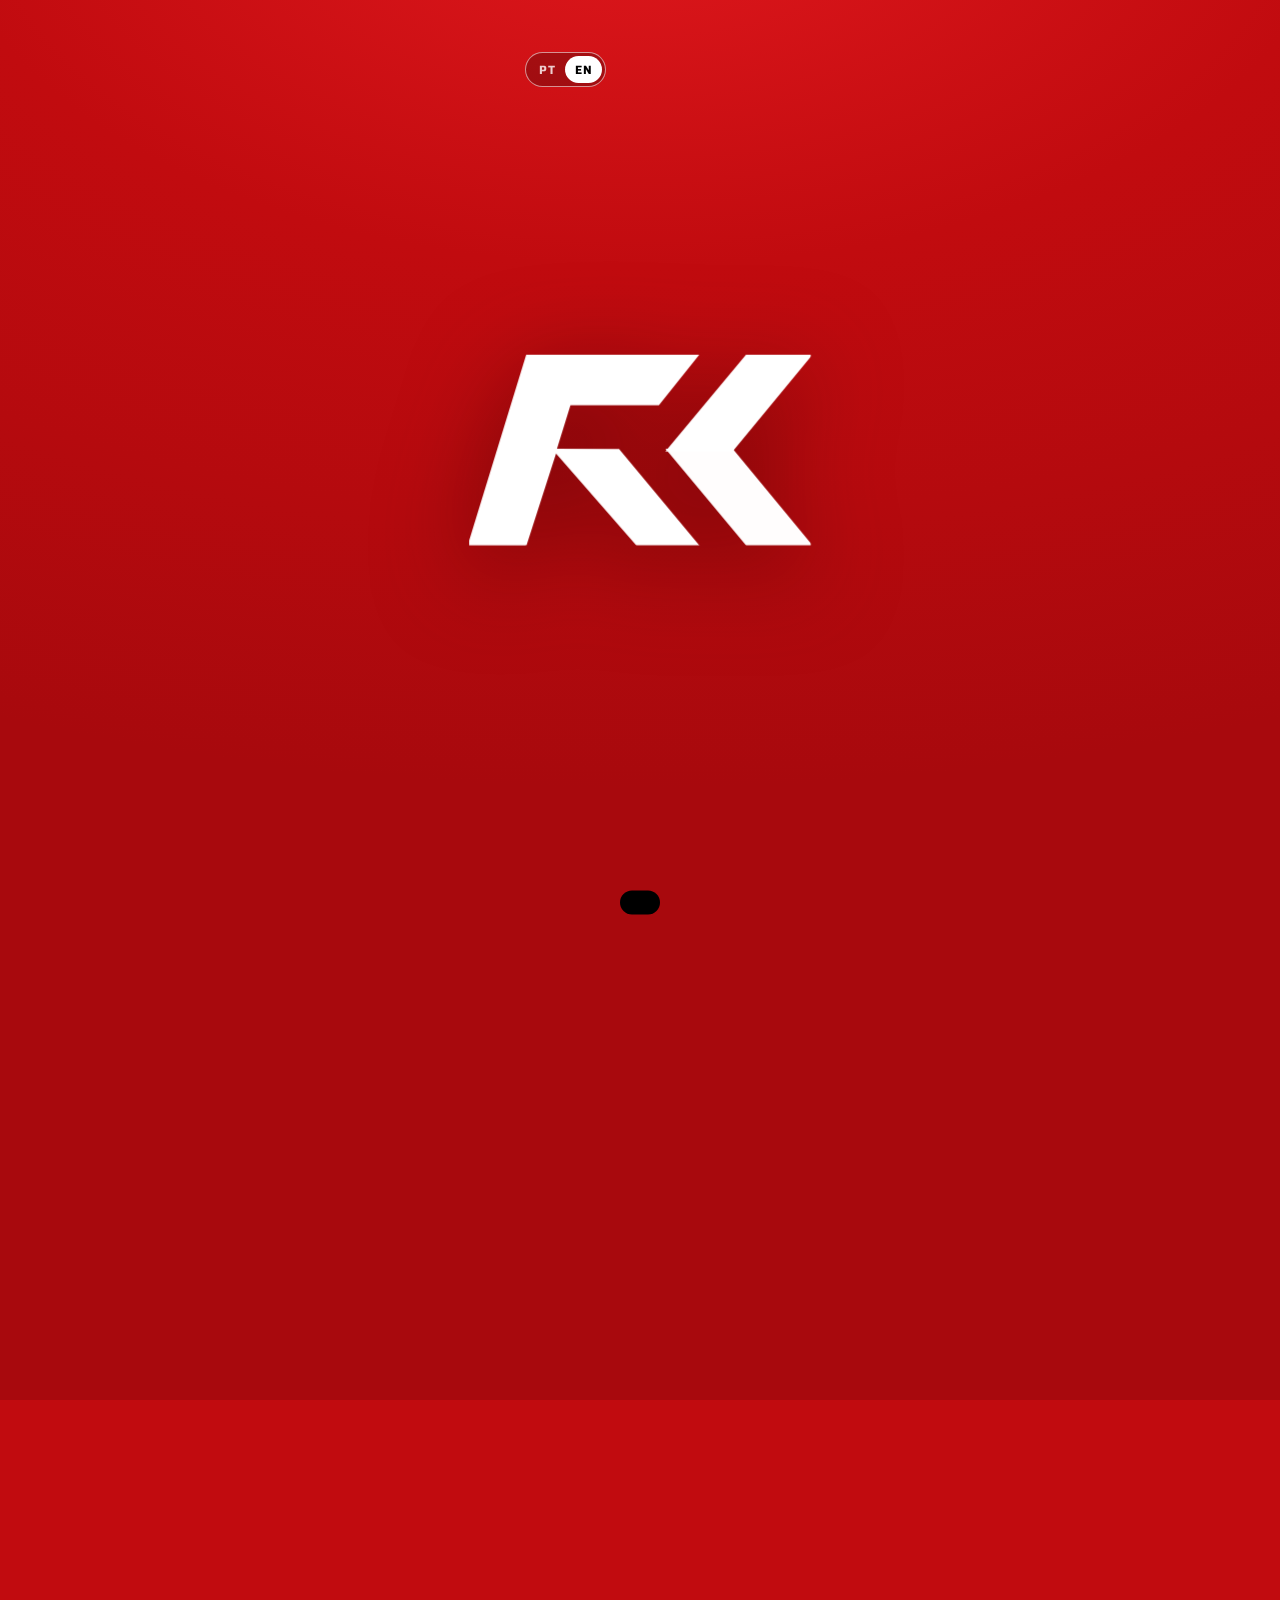
==== commit fb01584a: "Topo: mensagem convidativa, logo em contorno sem emenda, luz no RK de tras, PT/EN, Instagram corrigi" ====
--- a/index.html
+++ b/index.html
@@ -10,13 +10,14 @@
 <link rel="preconnect" href="https://fonts.googleapis.com"><link rel="preconnect" href="https://fonts.gstatic.com" crossorigin>
 <link href="https://fonts.googleapis.com/css2?family=Saira:ital,wdth,wght@0,50..125,100..900;1,50..125,100..900&display=swap" rel="stylesheet">
 <script>try{if(!matchMedia('(prefers-reduced-motion: reduce)').matches)document.documentElement.classList.add('rc-opening')}catch(e){}</script>
-<link rel="stylesheet" href="bio.css?v=12">
+<link rel="stylesheet" href="bio.css?v=13">
 </head>
 <body>
 <main class="bio">
 
   <header class="cover">
     <div class="cover__glow" aria-hidden="true"></div>
+    <div class="lang" role="group" aria-label="Idioma / Language"><button type="button" data-lang="pt">PT</button><button type="button" data-lang="en">EN</button></div>
     <div class="cover__back" data-logo="assets/logo-simbolo.svg" aria-hidden="true"></div>
     <img class="cover__cut" src="assets/cariani-recorte.webp" alt="Renato Cariani" width="900" height="1319" fetchpriority="high">
     <div class="cover__logo shine" data-logo="assets/logo-simbolo-partes.svg" aria-hidden="true"></div>
@@ -25,7 +26,7 @@
   <section class="who">
     <h1 class="who__name">Renato Cariani</h1>
     <p class="who__role">Professor, atleta e empresário. Fundador do CTRC.</p>
-    <p class="who__stats"><span><b>11,4 mi</b> no Instagram</span><span><b>8,59 mi</b> no YouTube</span></p>
+    <p class="who__invite">Fique por dentro das nossas novidades</p>
   </section>
 
   <nav class="hl" aria-label="Destaques">
@@ -188,8 +189,9 @@
 <div class="toast" role="status" aria-live="polite"></div>
 
 <script src="https://cdnjs.cloudflare.com/ajax/libs/gsap/3.12.5/gsap.min.js"></script>
-<script src="stories.js?v=4"></script>
-<script src="bio.js?v=10"></script>
+<script src="stories.js?v=5"></script>
+<script src="bio.js?v=11"></script>
+<script src="i18n.js?v=1"></script>
 <script src="botoes.js?v=1" data-sel=".feature em, .more, .site, .code, .nets a, .video"></script>
 </body>
 </html>
--- a/bio.css
+++ b/bio.css
@@ -1 +1 @@
-:root{--red:#c10b0f; --red-deep:#940609; --red-ink:#5a0204;--white:#fff; --black:#000;--soft:rgba(255,255,255,.78); --faint:rgba(255,255,255,.55);--r:18px; --ease:cubic-bezier(.22,1,.36,1);font-family:'Saira',system-ui,sans-serif;}*,*::before,*::after{box-sizing:border-box;margin:0;padding:0}html{background:var(--red);-webkit-text-size-adjust:100%;overflow-x:clip}body{background:var(--red);color:var(--white);font-size:16px;line-height:1.45;-webkit-font-smoothing:antialiased;-webkit-tap-highlight-color:transparent}a{color:inherit;text-decoration:none}button{font:inherit;color:inherit;background:none;border:0;cursor:pointer}img,svg{display:block;max-width:100%}:focus-visible{outline:3px solid var(--white);outline-offset:3px;border-radius:10px}.bio{width:100%;max-width:460px;margin:0 auto;padding:12px 16px calc(28px + env(safe-area-inset-bottom))}.cover{position:relative;margin-bottom:58px}.cover__photo{border-radius:26px;overflow:hidden;aspect-ratio:1/1.02;background:#111;transform-origin:50% 100%}.cover__photo img{width:100%;height:100%;object-fit:cover;object-position:50% 22%;filter:grayscale(1) contrast(1.12) brightness(.96)}.cover__logo{position:absolute;left:18px;bottom:-40px;width:42%;color:var(--white);filter:drop-shadow(0 10px 24px rgba(0,0,0,.35))}.cover__logo svg{width:100%;height:auto}.cover__logo svg *{transform-box:fill-box;transform-origin:50% 50%}.who{padding:0 4px}.who__name{font-size:clamp(38px,11vw,48px);line-height:.92;font-weight:800;font-style:italic;font-stretch:112%;letter-spacing:-.02em}.who__role{margin-top:10px;font-size:17px;color:var(--soft);font-weight:500}.who__stats{display:flex;gap:18px;flex-wrap:wrap;margin-top:12px;font-size:15px;color:var(--soft)}.who__stats b{color:var(--white);font-weight:700}.video{display:flex;align-items:center;gap:14px;width:100%;margin-top:22px;padding:10px;border-radius:var(--r);background:var(--black);text-align:left;transition:transform .2s var(--ease)}.video:active{transform:scale(.98)}.video__thumb{position:relative;flex:0 0 116px;aspect-ratio:16/9;border-radius:11px;overflow:hidden}.video__thumb img{width:100%;height:100%;object-fit:cover}.video__thumb svg{position:absolute;left:50%;top:50%;width:34px;height:34px;margin:-17px 0 0 -17px;padding:8px;border-radius:50%;background:var(--red);fill:var(--white)}.video__text{display:flex;flex-direction:column;gap:3px;min-width:0}.video__text small{font-size:13px;color:var(--faint)}.video__text b{font-size:15px;line-height:1.25;font-weight:600}.tabs{position:sticky;top:calc(8px + env(safe-area-inset-top));z-index:10;display:grid;grid-template-columns:repeat(4,1fr);margin:22px 0 14px;padding:5px;border-radius:999px;background:var(--red-deep);box-shadow:0 8px 24px rgba(90,2,4,.35)}.tabs button{position:relative;z-index:1;padding:11px 0;border-radius:999px;font-size:14px;font-weight:600;color:var(--soft);transition:color .3s}.tabs button[aria-selected="true"]{color:var(--black)}.tabs__pill{position:absolute;top:5px;bottom:5px;left:5px;width:calc((100% - 10px)/4);border-radius:999px;background:var(--white);transition:transform .45s var(--ease)}.panels{position:relative}.panel{display:grid;gap:10px}.panel[hidden]{display:none}.feature{position:relative;display:flex;flex-direction:column;gap:4px;padding:22px 20px 20px;border-radius:var(--r);background:var(--black);overflow:hidden;isolation:isolate;transition:transform .2s var(--ease)}.feature:active{transform:scale(.98)}.feature small{font-size:13px;color:var(--faint)}.feature b{font-size:27px;line-height:1;font-weight:800;font-style:italic;font-stretch:110%;letter-spacing:-.01em;max-width:80%}.feature span{font-size:15px;color:var(--soft);max-width:80%}.feature em{align-self:flex-start;margin-top:14px;padding:11px 18px;border-radius:999px;background:var(--red);font-style:normal;font-weight:700;font-size:15px}.feature .feature__mark{color:var(--red);max-width:none}.feature__mark{position:absolute;right:-18px;bottom:-14px;width:58%;color:var(--red);opacity:.9;z-index:-1}.feature__mark svg{width:100%;height:auto}.feature--photo{min-height:240px;justify-content:flex-end;background:linear-gradient(transparent 20%,rgba(0,0,0,.85)),var(--bg) center 30%/cover}.feature--photo{background-blend-mode:normal}.row{display:flex;align-items:center;gap:14px;padding:10px 16px 10px 10px;border-radius:var(--r);background:var(--white);color:var(--black);transition:transform .2s var(--ease)}.row:active{transform:scale(.98)}.row__thumb{flex:0 0 52px;height:52px;border-radius:12px;object-fit:cover;filter:grayscale(1) contrast(1.1)}.row__thumb--type,.row__thumb--icon{display:grid;place-items:center;background:var(--red);color:var(--white);font-weight:800;font-style:italic;font-stretch:110%;font-size:16px;filter:none}.row__thumb--icon svg{width:24px;height:24px;fill:currentColor}.row__thumb--icon svg path[fill="none"]{fill:none}.row__text{display:flex;flex-direction:column;min-width:0;flex:1}.row__text b{font-size:17px;font-weight:700;line-height:1.2}.row__text small{font-size:14px;color:#555;line-height:1.3}.copy{flex:0 0 auto;padding:10px 14px;border-radius:999px;border:1.5px dashed var(--red);color:var(--red);font-weight:700;font-size:14px;letter-spacing:.02em;transition:background .25s,color .25s}.copy.is-done{background:var(--red);color:var(--white);border-style:solid}.soon{padding:6px 6px 0;font-size:14px;color:var(--soft)}.social{display:flex;justify-content:center;gap:12px;margin-top:30px}.social a{width:52px;height:52px;display:grid;place-items:center;border-radius:50%;background:var(--red-deep);transition:background .25s,transform .2s var(--ease)}.social a:hover{background:var(--black)}.social a:active{transform:scale(.92)}.social svg{width:22px;height:22px;fill:currentColor}.site{display:block;margin:22px auto 0;width:max-content;padding:12px 4px;font-weight:600;text-decoration:underline;text-underline-offset:5px;text-decoration-thickness:1.5px}.foot{margin-top:18px;text-align:center;font-size:12px;color:var(--faint)}.sheet{position:fixed;inset:0;z-index:50;display:grid;place-items:center;padding:16px;background:rgba(0,0,0,.88)}.sheet[hidden]{display:none}.sheet__box{width:100%;max-width:900px}.sheet__video{aspect-ratio:16/9;border-radius:14px;overflow:hidden;background:#000}.sheet__video iframe{width:100%;height:100%;border:0}.sheet__close{display:block;margin:16px auto 0;padding:12px 26px;border-radius:999px;background:var(--white);color:var(--black);font-weight:700}.toast{position:fixed;left:50%;bottom:calc(24px + env(safe-area-inset-bottom));z-index:60;transform:translate(-50%,160%);padding:12px 20px;border-radius:999px;background:var(--black);font-weight:600;font-size:15px;transition:transform .45s var(--ease)}.toast.is-on{transform:translate(-50%,0)}@media (min-width:900px){.bio{max-width:980px;display:grid;grid-template-columns:1fr 440px;column-gap:56px;align-items:start;padding-top:40px}.bio>*:not(.cover){grid-column:2}.cover{grid-column:1;grid-row:1/span 8;position:sticky;top:40px;margin:0}.cover__photo{aspect-ratio:4/5}.cover__logo{left:28px;bottom:28px;width:46%}.who{padding-top:10px}}@media (prefers-reduced-motion:reduce){*{transition:none!important}}.row__thumb--logo{display:grid;place-items:center;background:#f2f2f2;filter:none}.row__thumb--logo img{width:76%;height:76%;object-fit:contain}.row__thumb--dark{background:var(--black)}.code{flex:0 0 auto;padding:9px 13px;border-radius:999px;border:1.5px dashed var(--red);color:var(--red);font-weight:700;font-size:14px;letter-spacing:.02em;transition:background .25s,color .25s}.code.is-done{background:var(--red);color:var(--white);border-style:solid}body{background:radial-gradient(130% 60% at 50% -8%,#e0181d 0%,var(--red) 42%,#a8090d 100%) fixed,var(--red)}.cover__photo{position:relative}.cover__light{position:absolute;inset:0;z-index:1;pointer-events:none;background:linear-gradient(180deg,transparent 55%,rgba(193,11,15,.35)),radial-gradient(60% 40% at 50% 12%,rgba(255,255,255,.18),transparent 70%)}.shine{--logo-mask:url(assets/logo-simbolo.svg)}.shine::after{content:"";position:absolute;inset:0;pointer-events:none;background:linear-gradient(105deg,transparent 35%,rgba(255,255,255,.95) 50%,transparent 65%) no-repeat;background-size:250% 100%;background-position:120% 0;-webkit-mask:var(--logo-mask) center/contain no-repeat;mask:var(--logo-mask) center/contain no-repeat}.shine.is-shining::after{animation:shine 1.2s cubic-bezier(.22,1,.36,1) forwards}@keyframes shine{from{background-position:120% 0}to{background-position:-20% 0}}.cover__logo svg path{fill:currentColor}.row__thumb--logo img[src*="alphaco"],.partner__logo img[src*="alphaco"]{filter:brightness(0)}.cover{position:relative;height:min(122vw,560px);margin:-12px -16px 0;isolation:isolate;overflow:hidden}.cover__glow{position:absolute;inset:0;z-index:0;background:radial-gradient(55% 45% at 50% 38%,rgba(255,255,255,.22),transparent 70%),radial-gradient(90% 60% at 50% 100%,rgba(90,2,4,.45),transparent 70%)}.cover__back{position:absolute;z-index:0;left:-14%;right:-14%;top:16%;color:#a8090d;opacity:.75}.cover__back svg{width:100%;height:auto}.cover__cut{position:absolute;z-index:1;left:50%;bottom:0;height:100%;width:auto;max-width:none;transform:translateX(-50%);filter:grayscale(1) contrast(1.12) brightness(1.02);-webkit-mask-image:linear-gradient(to bottom,#000 58%,transparent 97%);mask-image:linear-gradient(to bottom,#000 58%,transparent 97%)}.cover__logo{z-index:2;left:20px;bottom:7%;width:46%;max-width:230px;filter:drop-shadow(0 12px 28px rgba(60,0,2,.55))}.who{position:relative;z-index:3;margin-top:-6px}.live{display:inline-block;width:8px;height:8px;margin-right:7px;border-radius:50%;background:#ff2d33;vertical-align:1px;animation:live 1.8s ease-out infinite}@keyframes live{0%{box-shadow:0 0 0 0 rgba(255,45,51,.7)}70%{box-shadow:0 0 0 8px rgba(255,45,51,0)}100%{box-shadow:0 0 0 0 rgba(255,45,51,0)}}.video__thumb svg{animation:pulse 2.4s ease-in-out infinite}@keyframes pulse{0%,100%{transform:scale(1);box-shadow:0 0 0 0 rgba(193,11,15,.6)}50%{transform:scale(1.08);box-shadow:0 0 0 7px rgba(193,11,15,0)}}@media (min-width:900px){.cover{position:sticky;top:24px;height:calc(100svh - 48px);max-height:760px;margin:0;border-radius:0;overflow:visible}.cover__cut{height:100%}.cover__logo{left:8%;bottom:10%;width:44%}}@media (prefers-reduced-motion:reduce){.live,.video__thumb svg{animation:none}}.cover__cut{height:93%}@media (min-width:900px){.cover__cut{height:92%}}.cover__cut{-webkit-mask-image:linear-gradient(to bottom,#000 48%,transparent 92%),linear-gradient(to right,transparent 0%,#000 22%,#000 78%,transparent 100%);-webkit-mask-composite:source-in;mask-image:linear-gradient(to bottom,#000 48%,transparent 92%),linear-gradient(to right,transparent 0%,#000 22%,#000 78%,transparent 100%);mask-composite:intersect}.cover__glow{background:radial-gradient(55% 45% at 50% 38%,rgba(255,255,255,.22),transparent 70%)}.cover__back{-webkit-mask-image:linear-gradient(to bottom,#000 40%,transparent 85%);mask-image:linear-gradient(to bottom,#000 40%,transparent 85%)}body{background:radial-gradient(130% 900px at 50% -8%,#e0181d 0%,var(--red) 42%,#a8090d 100%) top center/100% 1400px no-repeat,var(--red)}.cover__cut{filter:none}.hl{display:flex;gap:14px;overflow-x:auto;scrollbar-width:none;margin:20px -16px 0;padding:4px 16px 2px;scroll-snap-type:x proximity}.hl::-webkit-scrollbar{display:none}.hl__item{flex:0 0 auto;display:flex;flex-direction:column;align-items:center;gap:7px;width:70px;scroll-snap-align:start}.hl__ring{position:relative;width:68px;height:68px;border-radius:50%;padding:3px;display:block;isolation:isolate}.hl__ring::before{content:"";position:absolute;inset:0;border-radius:50%;z-index:-1;background:conic-gradient(from var(--a,0deg),#fff,#ff6b6f,#fff,#5a0204,#fff);animation:ring 4s linear infinite}.hl__item.is-seen .hl__ring::before{background:rgba(255,255,255,.35);animation:none}.hl__ring img{width:100%;height:100%;border-radius:50%;object-fit:cover;border:3px solid var(--red);background:#111;filter:grayscale(1) contrast(1.08)}.hl__ring--logo img{background:#f2f2f2;object-fit:contain;padding:12px;filter:none}.hl__ring--logo img[src*="alphaco"]{filter:brightness(0)}.hl__name{font-size:12px;font-weight:600;color:var(--soft);white-space:nowrap}.hl__item:active .hl__ring{transform:scale(.94)}@property --a{syntax:'<angle>';inherits:false;initial-value:0deg}@keyframes ring{to{--a:360deg}}.story{position:fixed;inset:0;z-index:70;display:grid;place-items:center;background:rgba(0,0,0,.92)}.story[hidden]{display:none}.story__box{position:relative;width:100%;max-width:460px;height:100svh;max-height:860px;overflow:hidden;background:#000;color:#fff;touch-action:manipulation;user-select:none}@media (min-width:600px){.story__box{height:92svh;border-radius:22px}}.story__bars{position:absolute;z-index:4;left:10px;right:10px;top:calc(10px + env(safe-area-inset-top));display:flex;gap:4px}.story__bars i{flex:1;height:3px;border-radius:3px;background:rgba(255,255,255,.35);overflow:hidden}.story__bars b{display:block;height:100%;background:#fff;transform-origin:0 50%}.story__head{position:absolute;z-index:4;left:12px;right:12px;top:calc(22px + env(safe-area-inset-top));display:flex;align-items:center;gap:10px}.story__avatar{width:34px;height:34px;border-radius:50%;overflow:hidden;background:#222;flex:0 0 auto}.story__avatar img{width:100%;height:100%;object-fit:cover}.story__name{font-size:15px;flex:1}.story__close{position:relative;z-index:6;width:40px;height:40px;font-size:20px;color:#fff}.story__media{position:absolute;inset:0;z-index:1}.story__media>img{width:100%;height:100%;object-fit:cover;filter:grayscale(.2)}.story__media>img.is-cut{object-fit:contain;object-position:50% 100%;background:radial-gradient(70% 50% at 50% 35%,#e0181d,var(--red) 60%,#7a0508);filter:none;padding-top:90px}.story__media::after{content:"";position:absolute;inset:0;background:linear-gradient(180deg,rgba(0,0,0,.45),transparent 22%,transparent 45%,rgba(0,0,0,.88) 82%)}.story__logo{position:absolute;inset:0;display:grid;place-items:center;background:radial-gradient(70% 50% at 50% 35%,#e0181d,var(--red) 60%,#7a0508)}.story__logo img{width:44%;max-width:200px;padding:28px;border-radius:28px;background:#fff}.story__logo.is-dark img{filter:brightness(0)}.story__text{position:absolute;z-index:5;left:20px;right:20px;bottom:calc(26px + env(safe-area-inset-bottom));display:flex;flex-direction:column;gap:6px}.story__text small{font-size:13px;color:rgba(255,255,255,.75)}.story__text b{font-size:30px;line-height:1;font-weight:800;font-style:italic;font-stretch:110%}.story__text p{font-size:16px;color:rgba(255,255,255,.88)}.story__cta{align-self:stretch;margin-top:12px;padding:16px;border-radius:999px;background:#fff;color:#000;text-align:center;font-weight:700;font-size:16px;cursor:pointer}.story__cta[hidden]{display:none}.story__prev,.story__next{position:absolute;z-index:3;top:80px;bottom:200px;width:40%}.story__prev{left:0}.story__next{right:0}.tabs__pill{overflow:hidden}.tabs.is-auto .tabs__pill::after{content:"";position:absolute;left:12px;right:12px;bottom:4px;height:2px;border-radius:2px;background:var(--red);transform-origin:0 50%;transform:scaleX(var(--p,0))}.panel__title{padding:2px 4px 4px;font-size:22px;line-height:1.05;font-weight:800;font-style:italic;font-stretch:110%}.feature__for{margin-top:6px;font-size:14px!important;color:#fff!important;opacity:.85}.more{display:block;padding:12px 4px 2px;font-weight:600;font-size:15px;text-decoration:underline;text-underline-offset:5px;text-decoration-thickness:1.5px}.feature::after{content:"";position:absolute;inset:0;z-index:0;pointer-events:none;background:linear-gradient(105deg,transparent 35%,rgba(255,255,255,.14) 50%,transparent 65%) no-repeat;background-size:250% 100%;background-position:130% 0}.feature.is-gleam::after{animation:gleam 1.4s cubic-bezier(.22,1,.36,1)}@keyframes gleam{from{background-position:130% 0}to{background-position:-30% 0}}.feature>*{position:relative;z-index:1}.feature .feature__mark{position:absolute;z-index:-1}.feed{margin-top:30px}.feed__title{padding:0 4px 10px;font-size:22px;font-weight:800;font-style:italic;font-stretch:110%}.net{border-radius:var(--r);background:var(--black);margin-bottom:10px;overflow:hidden}.net summary{display:flex;align-items:center;gap:14px;padding:12px 16px 12px 12px;cursor:pointer;list-style:none}.net summary::-webkit-details-marker{display:none}.net__icon{flex:0 0 46px;height:46px;border-radius:12px;display:grid;place-items:center;background:var(--red)}.net__icon svg{width:24px;height:24px;fill:#fff}.net__icon svg path[fill="none"]{fill:none}.net__text{display:flex;flex-direction:column;flex:1;min-width:0}.net__text b{font-size:17px;font-weight:700}.net__text small{font-size:13px;color:var(--faint)}.net__chev{width:22px;height:22px;fill:none;stroke:#fff;stroke-width:2;transition:transform .35s var(--ease)}.net[open] .net__chev{transform:rotate(180deg)}.net__body{padding:0 12px 14px}.clips{display:flex;gap:10px;overflow-x:auto;scrollbar-width:none;scroll-snap-type:x mandatory;margin:0 -12px;padding:0 12px}.clips::-webkit-scrollbar{display:none}.clip{flex:0 0 62%;scroll-snap-align:start;display:flex;flex-direction:column;gap:6px;text-align:left}.clip img{width:100%;aspect-ratio:16/9;object-fit:cover;border-radius:12px}.clip span{font-size:14px;font-weight:600;line-height:1.25}.nets{display:grid;grid-template-columns:repeat(4,1fr);gap:8px;margin-top:4px}.nets a{display:flex;flex-direction:column;align-items:center;gap:2px;padding:14px 4px;border-radius:var(--r);background:var(--red-deep)}.nets svg{width:22px;height:22px;fill:currentColor;margin-bottom:6px}.nets b{font-size:15px}.nets small{font-size:12px;color:var(--faint)}@media (prefers-reduced-motion:reduce){.hl__ring::before{animation:none}}.row,.feature,.video{transition:none}html.rc-opening .cover,html.rc-opening .who,html.rc-opening .hl,html.rc-opening .video,html.rc-opening .tabs,html.rc-opening .panels,html.rc-opening .feed,html.rc-opening .site,html.rc-opening .foot{opacity:0;animation:rc-show .01s 6s forwards}@keyframes rc-show{to{opacity:1}}.feature em{background:#fff;color:var(--red)}.tabs{background:#000;box-shadow:0 10px 26px rgba(40,0,2,.45)}.tabs button{color:rgba(255,255,255,.7)}.nets a{background:#fff;color:#000;box-shadow:0 8px 18px rgba(60,0,2,.25)}.nets small{color:#666}.more{display:inline-flex;align-items:center;gap:8px;margin-top:10px;padding:11px 18px;border-radius:999px;background:#000;color:#fff;text-decoration:none;font-size:14px}.more::after{content:"";width:7px;height:7px;border:solid currentColor;border-width:2px 2px 0 0;transform:rotate(45deg)}.net__body .more{background:#fff;color:#000}.site{padding:13px 22px;border-radius:999px;background:#000;text-decoration:none}.magnet{transition:translate .5s cubic-bezier(.2,1.6,.4,1)}.magnet.is-press{transition:translate .12s ease-out}.feature em{position:relative;isolation:isolate;animation:breathe 2.8s ease-in-out infinite}.feature em::before{content:"";position:absolute;inset:0;border-radius:inherit;z-index:-1;box-shadow:0 0 0 2px #fff;opacity:0;animation:ring-out 2.8s cubic-bezier(.2,.8,.2,1) infinite}@keyframes breathe{0%,100%{scale:1}50%{scale:1.045}}@keyframes ring-out{0%{transform:scale(1);opacity:.7}80%,100%{transform:scale(1.16,1.5);opacity:0}}.row__thumb--type,.row__thumb--icon,.net__icon,.ico3d{position:relative;overflow:hidden;background:linear-gradient(160deg,#ff4045 0%,#c10b0f 48%,#7d070a 100%);box-shadow:inset 0 1.5px 0 rgba(255,255,255,.55),inset 0 -3px 0 rgba(0,0,0,.28),0 4px 0 rgba(0,0,0,.32),0 10px 16px rgba(50,0,2,.35);transform:perspective(240px) rotateX(9deg) rotateY(-9deg)}.row__thumb--type::before,.row__thumb--icon::before,.net__icon::before,.ico3d::before{content:"";position:absolute;inset:0;background:radial-gradient(120% 70% at 25% 0%,rgba(255,255,255,.42),transparent 55%);pointer-events:none}.row__thumb--type,.row__thumb--icon{font-size:14px;text-shadow:0 1.5px 0 rgba(0,0,0,.35)}.row__thumb--icon svg,.net__icon svg,.ico3d svg{position:relative;filter:drop-shadow(0 1.5px 0 rgba(0,0,0,.35))}.row__thumb:not(.row__thumb--type):not(.row__thumb--icon){box-shadow:0 4px 0 rgba(0,0,0,.16),0 10px 16px rgba(0,0,0,.18);transform:perspective(240px) rotateX(9deg) rotateY(-9deg)}.row__thumb--logo{background:linear-gradient(160deg,#fff,#e9e9e9)}.row__thumb--dark{background:linear-gradient(160deg,#3a3a3a,#000)}.ico3d{width:44px;height:44px;border-radius:13px;display:grid;place-items:center;margin-bottom:6px}.nets .ico3d svg{width:23px;height:23px;margin:0;fill:#fff}.ico3d--ig{background:radial-gradient(circle at 30% 107%,#fdf497 0%,#fdf497 5%,#fd5949 45%,#d6249f 60%,#285aeb 90%)}.ico3d--tt,.ico3d--th{background:linear-gradient(160deg,#3a3a3a,#000)}.ico3d--tt svg{filter:drop-shadow(-1.6px -1.2px 0 #25f4ee) drop-shadow(1.6px 1.2px 0 #fe2c55)}.ico3d--fb{background:linear-gradient(160deg,#4a9bff,#1877f2 55%,#0d5ac2)}.video__thumb svg{background:radial-gradient(circle at 35% 30%,#ff5a5f,#c10b0f 60%,#7d070a)}.hl__ring::before{background:conic-gradient(#fff,#ff6b6f,#fff,#5a0204,#fff);animation:ring-spin 4s linear infinite}@keyframes ring-spin{to{transform:rotate(360deg)}}.hl__item.is-seen .hl__ring::before{background:rgba(255,255,255,.35);animation:none}.hl__item.is-seen .hl__name{color:var(--faint)}.story{overscroll-behavior:contain}.story__box{touch-action:none;will-change:transform}.story__media img,.story__logo img{pointer-events:none;-webkit-user-drag:none}.story__cta{-webkit-touch-callout:none}@media (prefers-reduced-motion:reduce){.feature em,.feature em::before,.hl__ring::before{animation:none}}.hl__ring--logo img[src*="alphaco"],.row__thumb--logo img[src*="alphaco"],.partner__logo img[src*="alphaco"],.story__logo.is-dark img{filter:none}.nets{grid-template-columns:repeat(5,1fr);gap:6px}.nets a{padding:12px 2px}.nets b{font-size:14px}.nets small{font-size:11px}.nets .ico3d{width:40px;height:40px;border-radius:12px}.nets .ico3d svg{width:21px;height:21px}.ico3d--yt{background:linear-gradient(160deg,#ff4a4a,#ff0000 55%,#c40000)}+:root{--red:#c10b0f; --red-deep:#940609; --red-ink:#5a0204;--white:#fff; --black:#000;--soft:rgba(255,255,255,.78); --faint:rgba(255,255,255,.55);--r:18px; --ease:cubic-bezier(.22,1,.36,1);font-family:'Saira',system-ui,sans-serif;}*,*::before,*::after{box-sizing:border-box;margin:0;padding:0}html{background:var(--red);-webkit-text-size-adjust:100%;overflow-x:clip}body{background:var(--red);color:var(--white);font-size:16px;line-height:1.45;-webkit-font-smoothing:antialiased;-webkit-tap-highlight-color:transparent}a{color:inherit;text-decoration:none}button{font:inherit;color:inherit;background:none;border:0;cursor:pointer}img,svg{display:block;max-width:100%}:focus-visible{outline:3px solid var(--white);outline-offset:3px;border-radius:10px}.bio{width:100%;max-width:460px;margin:0 auto;padding:12px 16px calc(28px + env(safe-area-inset-bottom))}.cover{position:relative;margin-bottom:58px}.cover__photo{border-radius:26px;overflow:hidden;aspect-ratio:1/1.02;background:#111;transform-origin:50% 100%}.cover__photo img{width:100%;height:100%;object-fit:cover;object-position:50% 22%;filter:grayscale(1) contrast(1.12) brightness(.96)}.cover__logo{position:absolute;left:18px;bottom:-40px;width:42%;color:var(--white);filter:drop-shadow(0 10px 24px rgba(0,0,0,.35))}.cover__logo svg{width:100%;height:auto}.cover__logo svg *{transform-box:fill-box;transform-origin:50% 50%}.who{padding:0 4px}.who__name{font-size:clamp(38px,11vw,48px);line-height:.92;font-weight:800;font-style:italic;font-stretch:112%;letter-spacing:-.02em}.who__role{margin-top:10px;font-size:17px;color:var(--soft);font-weight:500}.who__stats{display:flex;gap:18px;flex-wrap:wrap;margin-top:12px;font-size:15px;color:var(--soft)}.who__stats b{color:var(--white);font-weight:700}.video{display:flex;align-items:center;gap:14px;width:100%;margin-top:22px;padding:10px;border-radius:var(--r);background:var(--black);text-align:left;transition:transform .2s var(--ease)}.video:active{transform:scale(.98)}.video__thumb{position:relative;flex:0 0 116px;aspect-ratio:16/9;border-radius:11px;overflow:hidden}.video__thumb img{width:100%;height:100%;object-fit:cover}.video__thumb svg{position:absolute;left:50%;top:50%;width:34px;height:34px;margin:-17px 0 0 -17px;padding:8px;border-radius:50%;background:var(--red);fill:var(--white)}.video__text{display:flex;flex-direction:column;gap:3px;min-width:0}.video__text small{font-size:13px;color:var(--faint)}.video__text b{font-size:15px;line-height:1.25;font-weight:600}.tabs{position:sticky;top:calc(8px + env(safe-area-inset-top));z-index:10;display:grid;grid-template-columns:repeat(4,1fr);margin:22px 0 14px;padding:5px;border-radius:999px;background:var(--red-deep);box-shadow:0 8px 24px rgba(90,2,4,.35)}.tabs button{position:relative;z-index:1;padding:11px 0;border-radius:999px;font-size:14px;font-weight:600;color:var(--soft);transition:color .3s}.tabs button[aria-selected="true"]{color:var(--black)}.tabs__pill{position:absolute;top:5px;bottom:5px;left:5px;width:calc((100% - 10px)/4);border-radius:999px;background:var(--white);transition:transform .45s var(--ease)}.panels{position:relative}.panel{display:grid;gap:10px}.panel[hidden]{display:none}.feature{position:relative;display:flex;flex-direction:column;gap:4px;padding:22px 20px 20px;border-radius:var(--r);background:var(--black);overflow:hidden;isolation:isolate;transition:transform .2s var(--ease)}.feature:active{transform:scale(.98)}.feature small{font-size:13px;color:var(--faint)}.feature b{font-size:27px;line-height:1;font-weight:800;font-style:italic;font-stretch:110%;letter-spacing:-.01em;max-width:80%}.feature span{font-size:15px;color:var(--soft);max-width:80%}.feature em{align-self:flex-start;margin-top:14px;padding:11px 18px;border-radius:999px;background:var(--red);font-style:normal;font-weight:700;font-size:15px}.feature .feature__mark{color:var(--red);max-width:none}.feature__mark{position:absolute;right:-18px;bottom:-14px;width:58%;color:var(--red);opacity:.9;z-index:-1}.feature__mark svg{width:100%;height:auto}.feature--photo{min-height:240px;justify-content:flex-end;background:linear-gradient(transparent 20%,rgba(0,0,0,.85)),var(--bg) center 30%/cover}.feature--photo{background-blend-mode:normal}.row{display:flex;align-items:center;gap:14px;padding:10px 16px 10px 10px;border-radius:var(--r);background:var(--white);color:var(--black);transition:transform .2s var(--ease)}.row:active{transform:scale(.98)}.row__thumb{flex:0 0 52px;height:52px;border-radius:12px;object-fit:cover;filter:grayscale(1) contrast(1.1)}.row__thumb--type,.row__thumb--icon{display:grid;place-items:center;background:var(--red);color:var(--white);font-weight:800;font-style:italic;font-stretch:110%;font-size:16px;filter:none}.row__thumb--icon svg{width:24px;height:24px;fill:currentColor}.row__thumb--icon svg path[fill="none"]{fill:none}.row__text{display:flex;flex-direction:column;min-width:0;flex:1}.row__text b{font-size:17px;font-weight:700;line-height:1.2}.row__text small{font-size:14px;color:#555;line-height:1.3}.copy{flex:0 0 auto;padding:10px 14px;border-radius:999px;border:1.5px dashed var(--red);color:var(--red);font-weight:700;font-size:14px;letter-spacing:.02em;transition:background .25s,color .25s}.copy.is-done{background:var(--red);color:var(--white);border-style:solid}.soon{padding:6px 6px 0;font-size:14px;color:var(--soft)}.social{display:flex;justify-content:center;gap:12px;margin-top:30px}.social a{width:52px;height:52px;display:grid;place-items:center;border-radius:50%;background:var(--red-deep);transition:background .25s,transform .2s var(--ease)}.social a:hover{background:var(--black)}.social a:active{transform:scale(.92)}.social svg{width:22px;height:22px;fill:currentColor}.site{display:block;margin:22px auto 0;width:max-content;padding:12px 4px;font-weight:600;text-decoration:underline;text-underline-offset:5px;text-decoration-thickness:1.5px}.foot{margin-top:18px;text-align:center;font-size:12px;color:var(--faint)}.sheet{position:fixed;inset:0;z-index:50;display:grid;place-items:center;padding:16px;background:rgba(0,0,0,.88)}.sheet[hidden]{display:none}.sheet__box{width:100%;max-width:900px}.sheet__video{aspect-ratio:16/9;border-radius:14px;overflow:hidden;background:#000}.sheet__video iframe{width:100%;height:100%;border:0}.sheet__close{display:block;margin:16px auto 0;padding:12px 26px;border-radius:999px;background:var(--white);color:var(--black);font-weight:700}.toast{position:fixed;left:50%;bottom:calc(24px + env(safe-area-inset-bottom));z-index:60;transform:translate(-50%,160%);padding:12px 20px;border-radius:999px;background:var(--black);font-weight:600;font-size:15px;transition:transform .45s var(--ease)}.toast.is-on{transform:translate(-50%,0)}@media (min-width:900px){.bio{max-width:980px;display:grid;grid-template-columns:1fr 440px;column-gap:56px;align-items:start;padding-top:40px}.bio>*:not(.cover){grid-column:2}.cover{grid-column:1;grid-row:1/span 8;position:sticky;top:40px;margin:0}.cover__photo{aspect-ratio:4/5}.cover__logo{left:28px;bottom:28px;width:46%}.who{padding-top:10px}}@media (prefers-reduced-motion:reduce){*{transition:none!important}}.row__thumb--logo{display:grid;place-items:center;background:#f2f2f2;filter:none}.row__thumb--logo img{width:76%;height:76%;object-fit:contain}.row__thumb--dark{background:var(--black)}.code{flex:0 0 auto;padding:9px 13px;border-radius:999px;border:1.5px dashed var(--red);color:var(--red);font-weight:700;font-size:14px;letter-spacing:.02em;transition:background .25s,color .25s}.code.is-done{background:var(--red);color:var(--white);border-style:solid}body{background:radial-gradient(130% 60% at 50% -8%,#e0181d 0%,var(--red) 42%,#a8090d 100%) fixed,var(--red)}.cover__photo{position:relative}.cover__light{position:absolute;inset:0;z-index:1;pointer-events:none;background:linear-gradient(180deg,transparent 55%,rgba(193,11,15,.35)),radial-gradient(60% 40% at 50% 12%,rgba(255,255,255,.18),transparent 70%)}.shine{--logo-mask:url(assets/logo-simbolo.svg)}.shine::after{content:"";position:absolute;inset:0;pointer-events:none;background:linear-gradient(105deg,transparent 35%,rgba(255,255,255,.95) 50%,transparent 65%) no-repeat;background-size:250% 100%;background-position:120% 0;-webkit-mask:var(--logo-mask) center/contain no-repeat;mask:var(--logo-mask) center/contain no-repeat}.shine.is-shining::after{animation:shine 1.2s cubic-bezier(.22,1,.36,1) forwards}@keyframes shine{from{background-position:120% 0}to{background-position:-20% 0}}.cover__logo svg path{fill:currentColor}.row__thumb--logo img[src*="alphaco"],.partner__logo img[src*="alphaco"]{filter:brightness(0)}.cover{position:relative;height:min(122vw,560px);margin:-12px -16px 0;isolation:isolate;overflow:hidden}.cover__glow{position:absolute;inset:0;z-index:0;background:radial-gradient(55% 45% at 50% 38%,rgba(255,255,255,.22),transparent 70%),radial-gradient(90% 60% at 50% 100%,rgba(90,2,4,.45),transparent 70%)}.cover__back{position:absolute;z-index:0;left:-14%;right:-14%;top:16%;color:#a8090d;opacity:.75}.cover__back svg{width:100%;height:auto}.cover__cut{position:absolute;z-index:1;left:50%;bottom:0;height:100%;width:auto;max-width:none;transform:translateX(-50%);filter:grayscale(1) contrast(1.12) brightness(1.02);-webkit-mask-image:linear-gradient(to bottom,#000 58%,transparent 97%);mask-image:linear-gradient(to bottom,#000 58%,transparent 97%)}.cover__logo{z-index:2;left:20px;bottom:7%;width:46%;max-width:230px;filter:drop-shadow(0 12px 28px rgba(60,0,2,.55))}.who{position:relative;z-index:3;margin-top:-6px}.live{display:inline-block;width:8px;height:8px;margin-right:7px;border-radius:50%;background:#ff2d33;vertical-align:1px;animation:live 1.8s ease-out infinite}@keyframes live{0%{box-shadow:0 0 0 0 rgba(255,45,51,.7)}70%{box-shadow:0 0 0 8px rgba(255,45,51,0)}100%{box-shadow:0 0 0 0 rgba(255,45,51,0)}}.video__thumb svg{animation:pulse 2.4s ease-in-out infinite}@keyframes pulse{0%,100%{transform:scale(1);box-shadow:0 0 0 0 rgba(193,11,15,.6)}50%{transform:scale(1.08);box-shadow:0 0 0 7px rgba(193,11,15,0)}}@media (min-width:900px){.cover{position:sticky;top:24px;height:calc(100svh - 48px);max-height:760px;margin:0;border-radius:0;overflow:visible}.cover__cut{height:100%}.cover__logo{left:8%;bottom:10%;width:44%}}@media (prefers-reduced-motion:reduce){.live,.video__thumb svg{animation:none}}.cover__cut{height:93%}@media (min-width:900px){.cover__cut{height:92%}}.cover__cut{-webkit-mask-image:linear-gradient(to bottom,#000 48%,transparent 92%),linear-gradient(to right,transparent 0%,#000 22%,#000 78%,transparent 100%);-webkit-mask-composite:source-in;mask-image:linear-gradient(to bottom,#000 48%,transparent 92%),linear-gradient(to right,transparent 0%,#000 22%,#000 78%,transparent 100%);mask-composite:intersect}.cover__glow{background:radial-gradient(55% 45% at 50% 38%,rgba(255,255,255,.22),transparent 70%)}.cover__back{-webkit-mask-image:linear-gradient(to bottom,#000 40%,transparent 85%);mask-image:linear-gradient(to bottom,#000 40%,transparent 85%)}body{background:radial-gradient(130% 900px at 50% -8%,#e0181d 0%,var(--red) 42%,#a8090d 100%) top center/100% 1400px no-repeat,var(--red)}.cover__cut{filter:none}.hl{display:flex;gap:14px;overflow-x:auto;scrollbar-width:none;margin:20px -16px 0;padding:4px 16px 2px;scroll-snap-type:x proximity}.hl::-webkit-scrollbar{display:none}.hl__item{flex:0 0 auto;display:flex;flex-direction:column;align-items:center;gap:7px;width:70px;scroll-snap-align:start}.hl__ring{position:relative;width:68px;height:68px;border-radius:50%;padding:3px;display:block;isolation:isolate}.hl__ring::before{content:"";position:absolute;inset:0;border-radius:50%;z-index:-1;background:conic-gradient(from var(--a,0deg),#fff,#ff6b6f,#fff,#5a0204,#fff);animation:ring 4s linear infinite}.hl__item.is-seen .hl__ring::before{background:rgba(255,255,255,.35);animation:none}.hl__ring img{width:100%;height:100%;border-radius:50%;object-fit:cover;border:3px solid var(--red);background:#111;filter:grayscale(1) contrast(1.08)}.hl__ring--logo img{background:#f2f2f2;object-fit:contain;padding:12px;filter:none}.hl__ring--logo img[src*="alphaco"]{filter:brightness(0)}.hl__name{font-size:12px;font-weight:600;color:var(--soft);white-space:nowrap}.hl__item:active .hl__ring{transform:scale(.94)}@property --a{syntax:'<angle>';inherits:false;initial-value:0deg}@keyframes ring{to{--a:360deg}}.story{position:fixed;inset:0;z-index:70;display:grid;place-items:center;background:rgba(0,0,0,.92)}.story[hidden]{display:none}.story__box{position:relative;width:100%;max-width:460px;height:100svh;max-height:860px;overflow:hidden;background:#000;color:#fff;touch-action:manipulation;user-select:none}@media (min-width:600px){.story__box{height:92svh;border-radius:22px}}.story__bars{position:absolute;z-index:4;left:10px;right:10px;top:calc(10px + env(safe-area-inset-top));display:flex;gap:4px}.story__bars i{flex:1;height:3px;border-radius:3px;background:rgba(255,255,255,.35);overflow:hidden}.story__bars b{display:block;height:100%;background:#fff;transform-origin:0 50%}.story__head{position:absolute;z-index:4;left:12px;right:12px;top:calc(22px + env(safe-area-inset-top));display:flex;align-items:center;gap:10px}.story__avatar{width:34px;height:34px;border-radius:50%;overflow:hidden;background:#222;flex:0 0 auto}.story__avatar img{width:100%;height:100%;object-fit:cover}.story__name{font-size:15px;flex:1}.story__close{position:relative;z-index:6;width:40px;height:40px;font-size:20px;color:#fff}.story__media{position:absolute;inset:0;z-index:1}.story__media>img{width:100%;height:100%;object-fit:cover;filter:grayscale(.2)}.story__media>img.is-cut{object-fit:contain;object-position:50% 100%;background:radial-gradient(70% 50% at 50% 35%,#e0181d,var(--red) 60%,#7a0508);filter:none;padding-top:90px}.story__media::after{content:"";position:absolute;inset:0;background:linear-gradient(180deg,rgba(0,0,0,.45),transparent 22%,transparent 45%,rgba(0,0,0,.88) 82%)}.story__logo{position:absolute;inset:0;display:grid;place-items:center;background:radial-gradient(70% 50% at 50% 35%,#e0181d,var(--red) 60%,#7a0508)}.story__logo img{width:44%;max-width:200px;padding:28px;border-radius:28px;background:#fff}.story__logo.is-dark img{filter:brightness(0)}.story__text{position:absolute;z-index:5;left:20px;right:20px;bottom:calc(26px + env(safe-area-inset-bottom));display:flex;flex-direction:column;gap:6px}.story__text small{font-size:13px;color:rgba(255,255,255,.75)}.story__text b{font-size:30px;line-height:1;font-weight:800;font-style:italic;font-stretch:110%}.story__text p{font-size:16px;color:rgba(255,255,255,.88)}.story__cta{align-self:stretch;margin-top:12px;padding:16px;border-radius:999px;background:#fff;color:#000;text-align:center;font-weight:700;font-size:16px;cursor:pointer}.story__cta[hidden]{display:none}.story__prev,.story__next{position:absolute;z-index:3;top:80px;bottom:200px;width:40%}.story__prev{left:0}.story__next{right:0}.tabs__pill{overflow:hidden}.tabs.is-auto .tabs__pill::after{content:"";position:absolute;left:12px;right:12px;bottom:4px;height:2px;border-radius:2px;background:var(--red);transform-origin:0 50%;transform:scaleX(var(--p,0))}.panel__title{padding:2px 4px 4px;font-size:22px;line-height:1.05;font-weight:800;font-style:italic;font-stretch:110%}.feature__for{margin-top:6px;font-size:14px!important;color:#fff!important;opacity:.85}.more{display:block;padding:12px 4px 2px;font-weight:600;font-size:15px;text-decoration:underline;text-underline-offset:5px;text-decoration-thickness:1.5px}.feature::after{content:"";position:absolute;inset:0;z-index:0;pointer-events:none;background:linear-gradient(105deg,transparent 35%,rgba(255,255,255,.14) 50%,transparent 65%) no-repeat;background-size:250% 100%;background-position:130% 0}.feature.is-gleam::after{animation:gleam 1.4s cubic-bezier(.22,1,.36,1)}@keyframes gleam{from{background-position:130% 0}to{background-position:-30% 0}}.feature>*{position:relative;z-index:1}.feature .feature__mark{position:absolute;z-index:-1}.feed{margin-top:30px}.feed__title{padding:0 4px 10px;font-size:22px;font-weight:800;font-style:italic;font-stretch:110%}.net{border-radius:var(--r);background:var(--black);margin-bottom:10px;overflow:hidden}.net summary{display:flex;align-items:center;gap:14px;padding:12px 16px 12px 12px;cursor:pointer;list-style:none}.net summary::-webkit-details-marker{display:none}.net__icon{flex:0 0 46px;height:46px;border-radius:12px;display:grid;place-items:center;background:var(--red)}.net__icon svg{width:24px;height:24px;fill:#fff}.net__icon svg path[fill="none"]{fill:none}.net__text{display:flex;flex-direction:column;flex:1;min-width:0}.net__text b{font-size:17px;font-weight:700}.net__text small{font-size:13px;color:var(--faint)}.net__chev{width:22px;height:22px;fill:none;stroke:#fff;stroke-width:2;transition:transform .35s var(--ease)}.net[open] .net__chev{transform:rotate(180deg)}.net__body{padding:0 12px 14px}.clips{display:flex;gap:10px;overflow-x:auto;scrollbar-width:none;scroll-snap-type:x mandatory;margin:0 -12px;padding:0 12px}.clips::-webkit-scrollbar{display:none}.clip{flex:0 0 62%;scroll-snap-align:start;display:flex;flex-direction:column;gap:6px;text-align:left}.clip img{width:100%;aspect-ratio:16/9;object-fit:cover;border-radius:12px}.clip span{font-size:14px;font-weight:600;line-height:1.25}.nets{display:grid;grid-template-columns:repeat(4,1fr);gap:8px;margin-top:4px}.nets a{display:flex;flex-direction:column;align-items:center;gap:2px;padding:14px 4px;border-radius:var(--r);background:var(--red-deep)}.nets svg{width:22px;height:22px;fill:currentColor;margin-bottom:6px}.nets b{font-size:15px}.nets small{font-size:12px;color:var(--faint)}@media (prefers-reduced-motion:reduce){.hl__ring::before{animation:none}}.row,.feature,.video{transition:none}html.rc-opening .cover,html.rc-opening .who,html.rc-opening .hl,html.rc-opening .video,html.rc-opening .tabs,html.rc-opening .panels,html.rc-opening .feed,html.rc-opening .site,html.rc-opening .foot{opacity:0;animation:rc-show .01s 6s forwards}@keyframes rc-show{to{opacity:1}}.feature em{background:#fff;color:var(--red)}.tabs{background:#000;box-shadow:0 10px 26px rgba(40,0,2,.45)}.tabs button{color:rgba(255,255,255,.7)}.nets a{background:#fff;color:#000;box-shadow:0 8px 18px rgba(60,0,2,.25)}.nets small{color:#666}.more{display:inline-flex;align-items:center;gap:8px;margin-top:10px;padding:11px 18px;border-radius:999px;background:#000;color:#fff;text-decoration:none;font-size:14px}.more::after{content:"";width:7px;height:7px;border:solid currentColor;border-width:2px 2px 0 0;transform:rotate(45deg)}.net__body .more{background:#fff;color:#000}.site{padding:13px 22px;border-radius:999px;background:#000;text-decoration:none}.magnet{transition:translate .5s cubic-bezier(.2,1.6,.4,1)}.magnet.is-press{transition:translate .12s ease-out}.feature em{position:relative;isolation:isolate;animation:breathe 2.8s ease-in-out infinite}.feature em::before{content:"";position:absolute;inset:0;border-radius:inherit;z-index:-1;box-shadow:0 0 0 2px #fff;opacity:0;animation:ring-out 2.8s cubic-bezier(.2,.8,.2,1) infinite}@keyframes breathe{0%,100%{scale:1}50%{scale:1.045}}@keyframes ring-out{0%{transform:scale(1);opacity:.7}80%,100%{transform:scale(1.16,1.5);opacity:0}}.row__thumb--type,.row__thumb--icon,.net__icon,.ico3d{position:relative;overflow:hidden;background:linear-gradient(160deg,#ff4045 0%,#c10b0f 48%,#7d070a 100%);box-shadow:inset 0 1.5px 0 rgba(255,255,255,.55),inset 0 -3px 0 rgba(0,0,0,.28),0 4px 0 rgba(0,0,0,.32),0 10px 16px rgba(50,0,2,.35);transform:perspective(240px) rotateX(9deg) rotateY(-9deg)}.row__thumb--type::before,.row__thumb--icon::before,.net__icon::before,.ico3d::before{content:"";position:absolute;inset:0;background:radial-gradient(120% 70% at 25% 0%,rgba(255,255,255,.42),transparent 55%);pointer-events:none}.row__thumb--type,.row__thumb--icon{font-size:14px;text-shadow:0 1.5px 0 rgba(0,0,0,.35)}.row__thumb--icon svg,.net__icon svg,.ico3d svg{position:relative;filter:drop-shadow(0 1.5px 0 rgba(0,0,0,.35))}.row__thumb:not(.row__thumb--type):not(.row__thumb--icon){box-shadow:0 4px 0 rgba(0,0,0,.16),0 10px 16px rgba(0,0,0,.18);transform:perspective(240px) rotateX(9deg) rotateY(-9deg)}.row__thumb--logo{background:linear-gradient(160deg,#fff,#e9e9e9)}.row__thumb--dark{background:linear-gradient(160deg,#3a3a3a,#000)}.ico3d{width:44px;height:44px;border-radius:13px;display:grid;place-items:center;margin-bottom:6px}.nets .ico3d svg{width:23px;height:23px;margin:0;fill:#fff}.ico3d--ig{background:radial-gradient(circle at 30% 107%,#fdf497 0%,#fdf497 5%,#fd5949 45%,#d6249f 60%,#285aeb 90%)}.ico3d--tt,.ico3d--th{background:linear-gradient(160deg,#3a3a3a,#000)}.ico3d--tt svg{filter:drop-shadow(-1.6px -1.2px 0 #25f4ee) drop-shadow(1.6px 1.2px 0 #fe2c55)}.ico3d--fb{background:linear-gradient(160deg,#4a9bff,#1877f2 55%,#0d5ac2)}.video__thumb svg{background:radial-gradient(circle at 35% 30%,#ff5a5f,#c10b0f 60%,#7d070a)}.hl__ring::before{background:conic-gradient(#fff,#ff6b6f,#fff,#5a0204,#fff);animation:ring-spin 4s linear infinite}@keyframes ring-spin{to{transform:rotate(360deg)}}.hl__item.is-seen .hl__ring::before{background:rgba(255,255,255,.35);animation:none}.hl__item.is-seen .hl__name{color:var(--faint)}.story{overscroll-behavior:contain}.story__box{touch-action:none;will-change:transform}.story__media img,.story__logo img{pointer-events:none;-webkit-user-drag:none}.story__cta{-webkit-touch-callout:none}@media (prefers-reduced-motion:reduce){.feature em,.feature em::before,.hl__ring::before{animation:none}}.hl__ring--logo img[src*="alphaco"],.row__thumb--logo img[src*="alphaco"],.partner__logo img[src*="alphaco"],.story__logo.is-dark img{filter:none}.nets{grid-template-columns:repeat(5,1fr);gap:6px}.nets a{padding:12px 2px}.nets b{font-size:14px}.nets small{font-size:11px}.nets .ico3d{width:40px;height:40px;border-radius:12px}.nets .ico3d svg{width:21px;height:21px}.ico3d--yt{background:linear-gradient(160deg,#ff4a4a,#ff0000 55%,#c40000)}.who__invite{display:inline-flex;align-items:center;gap:9px;margin-top:12px;padding:8px 15px;border:1.5px solid rgba(255,255,255,.55);border-radius:999px;font-size:14px;font-weight:600;color:#fff}.who__invite::before{content:"";width:7px;height:7px;border-radius:50%;background:#fff;box-shadow:0 0 0 0 rgba(255,255,255,.6);animation:live-w 2s ease-out infinite}@keyframes live-w{0%{box-shadow:0 0 0 0 rgba(255,255,255,.6)}70%,100%{box-shadow:0 0 0 7px rgba(255,255,255,0)}}.cover__logo svg path{stroke:#fff;stroke-width:1.6px;vector-effect:non-scaling-stroke;stroke-linejoin:miter;transition:fill-opacity .9s ease}.cover__logo.is-outline svg path{fill-opacity:.08}.cover__trace{position:absolute;z-index:0;left:-14%;right:-14%;top:16%;pointer-events:none;-webkit-mask-image:linear-gradient(to bottom,#000 40%,transparent 85%);mask-image:linear-gradient(to bottom,#000 40%,transparent 85%)}.cover__trace svg{width:100%;height:auto}.cover__trace path{fill:none;stroke:#ffd9da;stroke-width:2.2px;vector-effect:non-scaling-stroke;stroke-linecap:round;stroke-dasharray:110 390;stroke-dashoffset:1000;opacity:0;filter:drop-shadow(0 0 5px #ff7a7e) drop-shadow(0 0 12px rgba(255,90,90,.85))}.cover__trace.is-on path{animation:trace 3.4s cubic-bezier(.45,0,.25,1) forwards}@keyframes trace{0%{stroke-dashoffset:1000;opacity:0}15%{opacity:1}80%{opacity:1}100%{stroke-dashoffset:0;opacity:0}}.lang{position:absolute;z-index:6;top:calc(14px + env(safe-area-inset-top));right:16px;display:flex;padding:3px;border-radius:999px;border:1.5px solid rgba(255,255,255,.55);background:rgba(0,0,0,.22)}.lang button{padding:5px 10px;border-radius:999px;font-size:12px;font-weight:700;letter-spacing:.04em;color:rgba(255,255,255,.8)}.lang button[aria-pressed="true"]{background:#fff;color:#000}@media (min-width:900px){.lang{top:12px;right:12px}}.ico3d{color:#fff}.ico3d--ig{background:linear-gradient(45deg,#feda75 0%,#fa7e1e 25%,#d62976 50%,#962fbf 75%,#4f5bd5 100%)}.ico3d svg [fill="none"]{fill:none}@media (prefers-reduced-motion:reduce){.who__invite::before{animation:none}.cover__trace{display:none}}
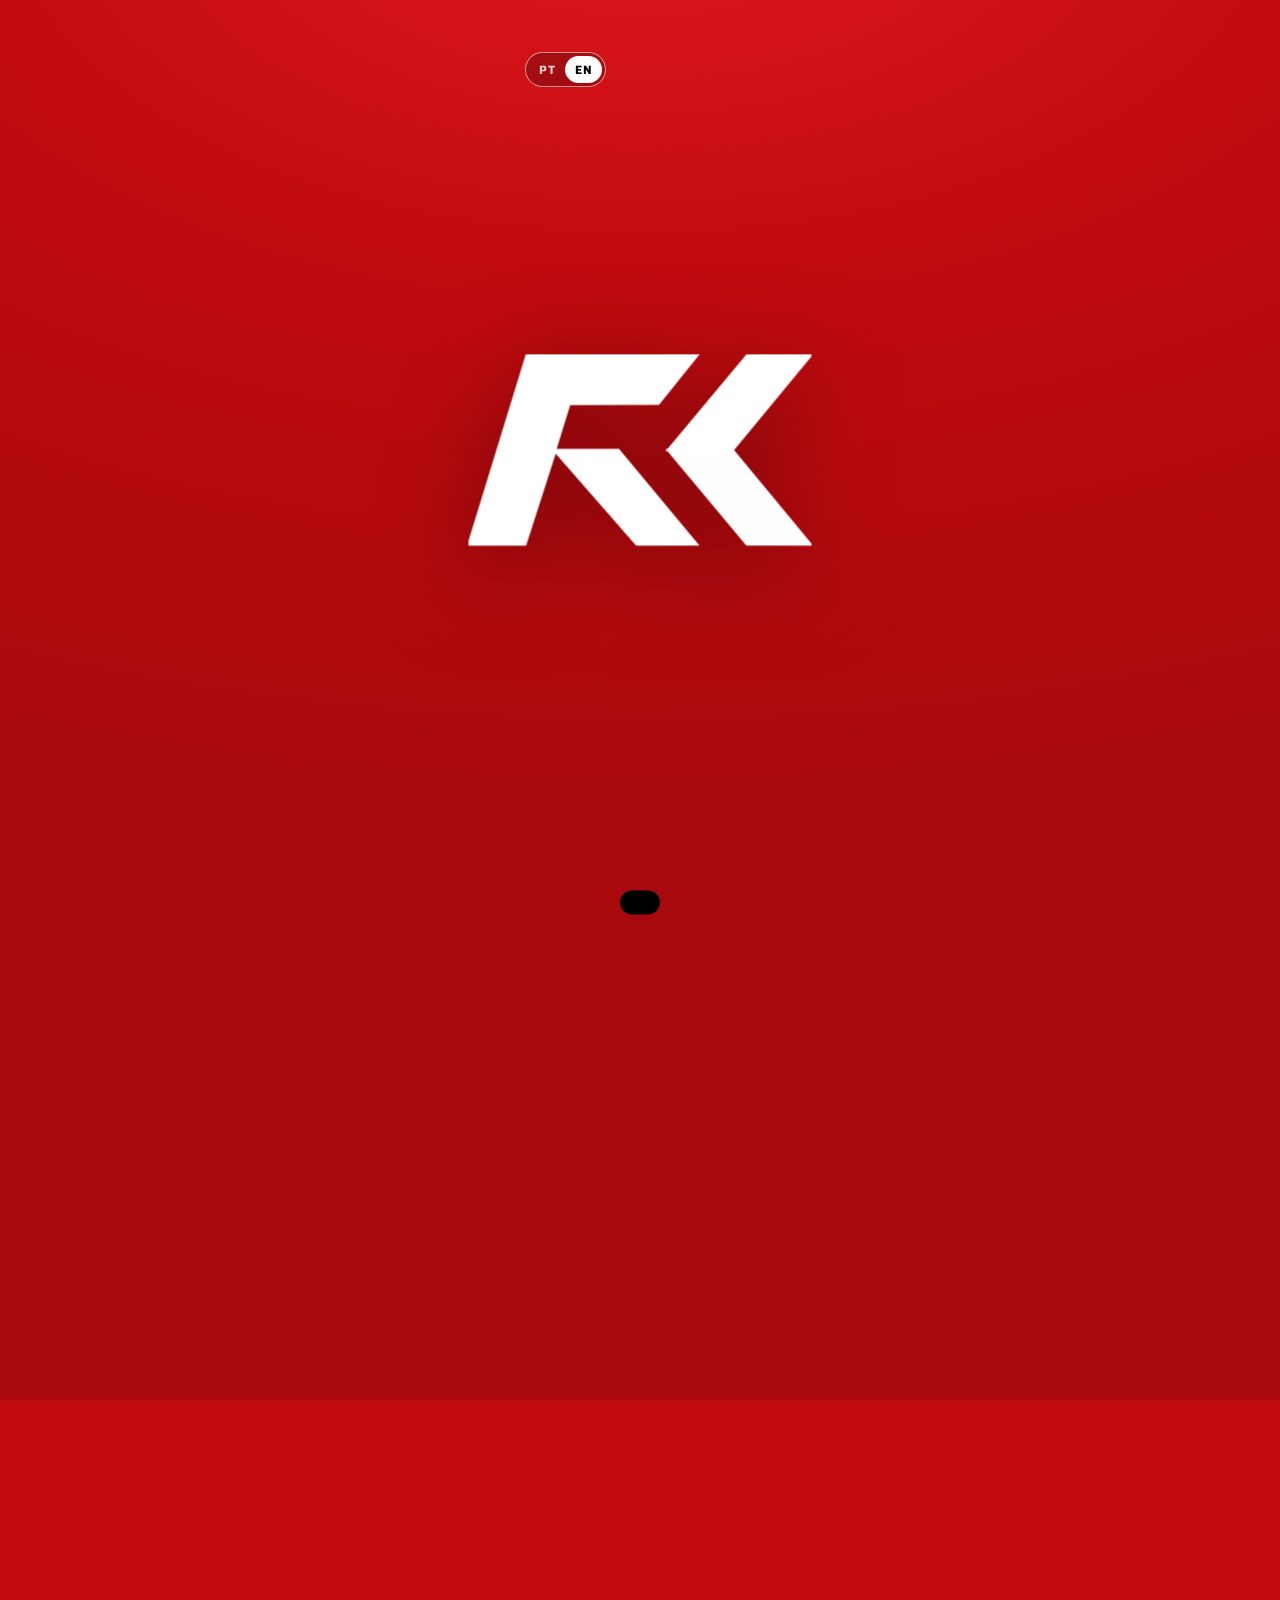
==== commit 364147dc: "Podcast sem o nome antigo Co-Authored-By: Claude Opus 5.5 <noreply@anthropic.com>" ====
--- a/index.html
+++ b/index.html
@@ -33,7 +33,7 @@
     <button class="hl__item" data-story="cursos"><span class="hl__ring"><img src="assets/cariani-recorte.webp" alt="" style="object-position:50% 8%"></span><span class="hl__name">Cursos</span></button>
     <button class="hl__item" data-story="growth"><span class="hl__ring"><img src="https://i.ytimg.com/vi/t7cpnkfpiNw/mqdefault.jpg" alt=""></span><span class="hl__name">Growth</span></button>
     <button class="hl__item" data-story="ctrc"><span class="hl__ring"><img src="https://redectrc.com.br/cdn/shop/files/IMG_7287.jpg?width=1200" alt=""></span><span class="hl__name">CTRC</span></button>
-    <button class="hl__item" data-story="podcast"><span class="hl__ring"><img src="https://i.ytimg.com/vi/0RBhEwB3_vg/mqdefault.jpg" alt=""></span><span class="hl__name">IRONCAST</span></button>
+    <button class="hl__item" data-story="podcast"><span class="hl__ring"><img src="https://i.ytimg.com/vi/0RBhEwB3_vg/mqdefault.jpg" alt=""></span><span class="hl__name">Podcast</span></button>
     <button class="hl__item" data-story="gfarma"><span class="hl__ring hl__ring--logo"><img src="https://www.gfarma.com/cdn/shop/files/gfarma_favicon.svg" alt=""></span><span class="hl__name">GFarma</span></button>
     <button class="hl__item" data-story="alpha"><span class="hl__ring hl__ring--logo"><img src="assets/parceiros/alphaco-escuro.png" alt=""></span><span class="hl__name">Alpha Co</span></button>
   </nav>
@@ -142,7 +142,7 @@
       </div><a class="more" href="https://www.youtube.com/@renatocariani/videos" target="_blank" rel="noopener">Ver todos os vídeos</a></div>
     </details>
     <details class="net">
-      <summary><span class="net__icon net__icon--pod"><svg viewBox="0 0 24 24"><path fill="none" stroke="currentColor" stroke-width="2" d="M12 3a4 4 0 0 0-4 4v4a4 4 0 0 0 8 0V7a4 4 0 0 0-4-4ZM5 11a7 7 0 0 0 14 0M12 18v3"/></svg></span><span class="net__text"><b>IRONCAST · podcast</b><small>Ao vivo no canal, com Julio Balestrin</small></span><svg class="net__chev" viewBox="0 0 24 24"><path d="m6 9 6 6 6-6"/></svg></summary>
+      <summary><span class="net__icon net__icon--pod"><svg viewBox="0 0 24 24"><path fill="none" stroke="currentColor" stroke-width="2" d="M12 3a4 4 0 0 0-4 4v4a4 4 0 0 0 8 0V7a4 4 0 0 0-4-4ZM5 11a7 7 0 0 0 14 0M12 18v3"/></svg></span><span class="net__text"><b>Podcast</b><small>Ao vivo no canal, com Julio Balestrin</small></span><svg class="net__chev" viewBox="0 0 24 24"><path d="m6 9 6 6 6-6"/></svg></summary>
       <div class="net__body"><div class="clips">
         <button class="clip" data-yt="0RBhEwB3_vg"><img src="https://i.ytimg.com/vi/0RBhEwB3_vg/mqdefault.jpg" alt="" loading="lazy"><span>Os donos da Growth abrem o jogo · #423</span></button>
         <button class="clip" data-yt="M5Sa-yBVgZ4"><img src="https://i.ytimg.com/vi/M5Sa-yBVgZ4/mqdefault.jpg" alt="" loading="lazy"><span>O grande encontro com Muzy e Jorlan · #122</span></button>
@@ -189,9 +189,9 @@
 <div class="toast" role="status" aria-live="polite"></div>
 
 <script src="https://cdnjs.cloudflare.com/ajax/libs/gsap/3.12.5/gsap.min.js"></script>
-<script src="stories.js?v=5"></script>
+<script src="stories.js?v=6"></script>
 <script src="bio.js?v=11"></script>
-<script src="i18n.js?v=1"></script>
+<script src="i18n.js?v=2"></script>
 <script src="botoes.js?v=1" data-sel=".feature em, .more, .site, .code, .nets a, .video"></script>
 </body>
 </html>
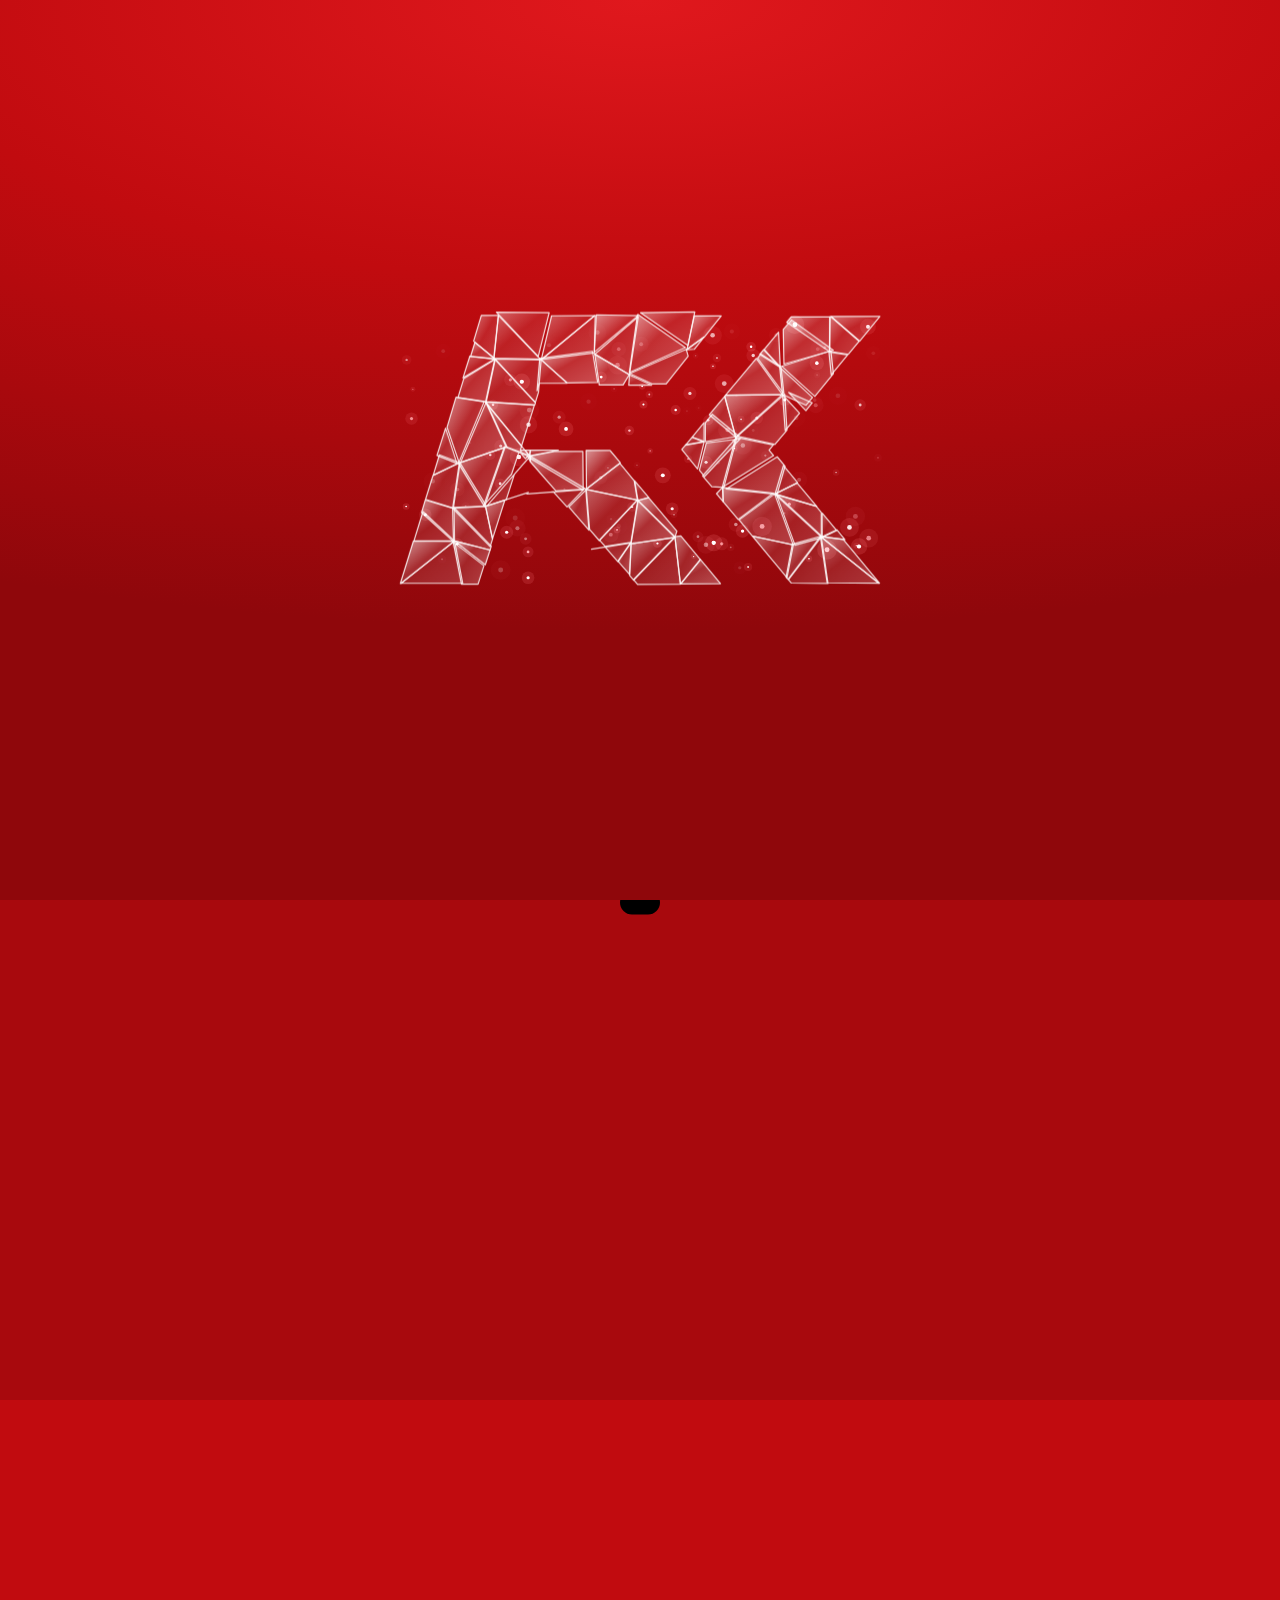
==== commit 70c8e880: "Abertura de vidro: cacos formam o RK, particulas, zoom atravessando o logo; sem sombra no logo Co-Au" ====
--- a/index.html
+++ b/index.html
@@ -10,7 +10,7 @@
 <link rel="preconnect" href="https://fonts.googleapis.com"><link rel="preconnect" href="https://fonts.gstatic.com" crossorigin>
 <link href="https://fonts.googleapis.com/css2?family=Saira:ital,wdth,wght@0,50..125,100..900;1,50..125,100..900&display=swap" rel="stylesheet">
 <script>try{if(!matchMedia('(prefers-reduced-motion: reduce)').matches)document.documentElement.classList.add('rc-opening')}catch(e){}</script>
-<link rel="stylesheet" href="bio.css?v=13">
+<link rel="stylesheet" href="bio.css?v=14">
 </head>
 <body>
 <main class="bio">
@@ -189,8 +189,9 @@
 <div class="toast" role="status" aria-live="polite"></div>
 
 <script src="https://cdnjs.cloudflare.com/ajax/libs/gsap/3.12.5/gsap.min.js"></script>
+<script src="intro-vidro.js?v=2"></script>
 <script src="stories.js?v=6"></script>
-<script src="bio.js?v=11"></script>
+<script src="bio.js?v=12"></script>
 <script src="i18n.js?v=2"></script>
 <script src="botoes.js?v=1" data-sel=".feature em, .more, .site, .code, .nets a, .video"></script>
 </body>
--- a/bio.css
+++ b/bio.css
@@ -1 +1 @@
-:root{--red:#c10b0f; --red-deep:#940609; --red-ink:#5a0204;--white:#fff; --black:#000;--soft:rgba(255,255,255,.78); --faint:rgba(255,255,255,.55);--r:18px; --ease:cubic-bezier(.22,1,.36,1);font-family:'Saira',system-ui,sans-serif;}*,*::before,*::after{box-sizing:border-box;margin:0;padding:0}html{background:var(--red);-webkit-text-size-adjust:100%;overflow-x:clip}body{background:var(--red);color:var(--white);font-size:16px;line-height:1.45;-webkit-font-smoothing:antialiased;-webkit-tap-highlight-color:transparent}a{color:inherit;text-decoration:none}button{font:inherit;color:inherit;background:none;border:0;cursor:pointer}img,svg{display:block;max-width:100%}:focus-visible{outline:3px solid var(--white);outline-offset:3px;border-radius:10px}.bio{width:100%;max-width:460px;margin:0 auto;padding:12px 16px calc(28px + env(safe-area-inset-bottom))}.cover{position:relative;margin-bottom:58px}.cover__photo{border-radius:26px;overflow:hidden;aspect-ratio:1/1.02;background:#111;transform-origin:50% 100%}.cover__photo img{width:100%;height:100%;object-fit:cover;object-position:50% 22%;filter:grayscale(1) contrast(1.12) brightness(.96)}.cover__logo{position:absolute;left:18px;bottom:-40px;width:42%;color:var(--white);filter:drop-shadow(0 10px 24px rgba(0,0,0,.35))}.cover__logo svg{width:100%;height:auto}.cover__logo svg *{transform-box:fill-box;transform-origin:50% 50%}.who{padding:0 4px}.who__name{font-size:clamp(38px,11vw,48px);line-height:.92;font-weight:800;font-style:italic;font-stretch:112%;letter-spacing:-.02em}.who__role{margin-top:10px;font-size:17px;color:var(--soft);font-weight:500}.who__stats{display:flex;gap:18px;flex-wrap:wrap;margin-top:12px;font-size:15px;color:var(--soft)}.who__stats b{color:var(--white);font-weight:700}.video{display:flex;align-items:center;gap:14px;width:100%;margin-top:22px;padding:10px;border-radius:var(--r);background:var(--black);text-align:left;transition:transform .2s var(--ease)}.video:active{transform:scale(.98)}.video__thumb{position:relative;flex:0 0 116px;aspect-ratio:16/9;border-radius:11px;overflow:hidden}.video__thumb img{width:100%;height:100%;object-fit:cover}.video__thumb svg{position:absolute;left:50%;top:50%;width:34px;height:34px;margin:-17px 0 0 -17px;padding:8px;border-radius:50%;background:var(--red);fill:var(--white)}.video__text{display:flex;flex-direction:column;gap:3px;min-width:0}.video__text small{font-size:13px;color:var(--faint)}.video__text b{font-size:15px;line-height:1.25;font-weight:600}.tabs{position:sticky;top:calc(8px + env(safe-area-inset-top));z-index:10;display:grid;grid-template-columns:repeat(4,1fr);margin:22px 0 14px;padding:5px;border-radius:999px;background:var(--red-deep);box-shadow:0 8px 24px rgba(90,2,4,.35)}.tabs button{position:relative;z-index:1;padding:11px 0;border-radius:999px;font-size:14px;font-weight:600;color:var(--soft);transition:color .3s}.tabs button[aria-selected="true"]{color:var(--black)}.tabs__pill{position:absolute;top:5px;bottom:5px;left:5px;width:calc((100% - 10px)/4);border-radius:999px;background:var(--white);transition:transform .45s var(--ease)}.panels{position:relative}.panel{display:grid;gap:10px}.panel[hidden]{display:none}.feature{position:relative;display:flex;flex-direction:column;gap:4px;padding:22px 20px 20px;border-radius:var(--r);background:var(--black);overflow:hidden;isolation:isolate;transition:transform .2s var(--ease)}.feature:active{transform:scale(.98)}.feature small{font-size:13px;color:var(--faint)}.feature b{font-size:27px;line-height:1;font-weight:800;font-style:italic;font-stretch:110%;letter-spacing:-.01em;max-width:80%}.feature span{font-size:15px;color:var(--soft);max-width:80%}.feature em{align-self:flex-start;margin-top:14px;padding:11px 18px;border-radius:999px;background:var(--red);font-style:normal;font-weight:700;font-size:15px}.feature .feature__mark{color:var(--red);max-width:none}.feature__mark{position:absolute;right:-18px;bottom:-14px;width:58%;color:var(--red);opacity:.9;z-index:-1}.feature__mark svg{width:100%;height:auto}.feature--photo{min-height:240px;justify-content:flex-end;background:linear-gradient(transparent 20%,rgba(0,0,0,.85)),var(--bg) center 30%/cover}.feature--photo{background-blend-mode:normal}.row{display:flex;align-items:center;gap:14px;padding:10px 16px 10px 10px;border-radius:var(--r);background:var(--white);color:var(--black);transition:transform .2s var(--ease)}.row:active{transform:scale(.98)}.row__thumb{flex:0 0 52px;height:52px;border-radius:12px;object-fit:cover;filter:grayscale(1) contrast(1.1)}.row__thumb--type,.row__thumb--icon{display:grid;place-items:center;background:var(--red);color:var(--white);font-weight:800;font-style:italic;font-stretch:110%;font-size:16px;filter:none}.row__thumb--icon svg{width:24px;height:24px;fill:currentColor}.row__thumb--icon svg path[fill="none"]{fill:none}.row__text{display:flex;flex-direction:column;min-width:0;flex:1}.row__text b{font-size:17px;font-weight:700;line-height:1.2}.row__text small{font-size:14px;color:#555;line-height:1.3}.copy{flex:0 0 auto;padding:10px 14px;border-radius:999px;border:1.5px dashed var(--red);color:var(--red);font-weight:700;font-size:14px;letter-spacing:.02em;transition:background .25s,color .25s}.copy.is-done{background:var(--red);color:var(--white);border-style:solid}.soon{padding:6px 6px 0;font-size:14px;color:var(--soft)}.social{display:flex;justify-content:center;gap:12px;margin-top:30px}.social a{width:52px;height:52px;display:grid;place-items:center;border-radius:50%;background:var(--red-deep);transition:background .25s,transform .2s var(--ease)}.social a:hover{background:var(--black)}.social a:active{transform:scale(.92)}.social svg{width:22px;height:22px;fill:currentColor}.site{display:block;margin:22px auto 0;width:max-content;padding:12px 4px;font-weight:600;text-decoration:underline;text-underline-offset:5px;text-decoration-thickness:1.5px}.foot{margin-top:18px;text-align:center;font-size:12px;color:var(--faint)}.sheet{position:fixed;inset:0;z-index:50;display:grid;place-items:center;padding:16px;background:rgba(0,0,0,.88)}.sheet[hidden]{display:none}.sheet__box{width:100%;max-width:900px}.sheet__video{aspect-ratio:16/9;border-radius:14px;overflow:hidden;background:#000}.sheet__video iframe{width:100%;height:100%;border:0}.sheet__close{display:block;margin:16px auto 0;padding:12px 26px;border-radius:999px;background:var(--white);color:var(--black);font-weight:700}.toast{position:fixed;left:50%;bottom:calc(24px + env(safe-area-inset-bottom));z-index:60;transform:translate(-50%,160%);padding:12px 20px;border-radius:999px;background:var(--black);font-weight:600;font-size:15px;transition:transform .45s var(--ease)}.toast.is-on{transform:translate(-50%,0)}@media (min-width:900px){.bio{max-width:980px;display:grid;grid-template-columns:1fr 440px;column-gap:56px;align-items:start;padding-top:40px}.bio>*:not(.cover){grid-column:2}.cover{grid-column:1;grid-row:1/span 8;position:sticky;top:40px;margin:0}.cover__photo{aspect-ratio:4/5}.cover__logo{left:28px;bottom:28px;width:46%}.who{padding-top:10px}}@media (prefers-reduced-motion:reduce){*{transition:none!important}}.row__thumb--logo{display:grid;place-items:center;background:#f2f2f2;filter:none}.row__thumb--logo img{width:76%;height:76%;object-fit:contain}.row__thumb--dark{background:var(--black)}.code{flex:0 0 auto;padding:9px 13px;border-radius:999px;border:1.5px dashed var(--red);color:var(--red);font-weight:700;font-size:14px;letter-spacing:.02em;transition:background .25s,color .25s}.code.is-done{background:var(--red);color:var(--white);border-style:solid}body{background:radial-gradient(130% 60% at 50% -8%,#e0181d 0%,var(--red) 42%,#a8090d 100%) fixed,var(--red)}.cover__photo{position:relative}.cover__light{position:absolute;inset:0;z-index:1;pointer-events:none;background:linear-gradient(180deg,transparent 55%,rgba(193,11,15,.35)),radial-gradient(60% 40% at 50% 12%,rgba(255,255,255,.18),transparent 70%)}.shine{--logo-mask:url(assets/logo-simbolo.svg)}.shine::after{content:"";position:absolute;inset:0;pointer-events:none;background:linear-gradient(105deg,transparent 35%,rgba(255,255,255,.95) 50%,transparent 65%) no-repeat;background-size:250% 100%;background-position:120% 0;-webkit-mask:var(--logo-mask) center/contain no-repeat;mask:var(--logo-mask) center/contain no-repeat}.shine.is-shining::after{animation:shine 1.2s cubic-bezier(.22,1,.36,1) forwards}@keyframes shine{from{background-position:120% 0}to{background-position:-20% 0}}.cover__logo svg path{fill:currentColor}.row__thumb--logo img[src*="alphaco"],.partner__logo img[src*="alphaco"]{filter:brightness(0)}.cover{position:relative;height:min(122vw,560px);margin:-12px -16px 0;isolation:isolate;overflow:hidden}.cover__glow{position:absolute;inset:0;z-index:0;background:radial-gradient(55% 45% at 50% 38%,rgba(255,255,255,.22),transparent 70%),radial-gradient(90% 60% at 50% 100%,rgba(90,2,4,.45),transparent 70%)}.cover__back{position:absolute;z-index:0;left:-14%;right:-14%;top:16%;color:#a8090d;opacity:.75}.cover__back svg{width:100%;height:auto}.cover__cut{position:absolute;z-index:1;left:50%;bottom:0;height:100%;width:auto;max-width:none;transform:translateX(-50%);filter:grayscale(1) contrast(1.12) brightness(1.02);-webkit-mask-image:linear-gradient(to bottom,#000 58%,transparent 97%);mask-image:linear-gradient(to bottom,#000 58%,transparent 97%)}.cover__logo{z-index:2;left:20px;bottom:7%;width:46%;max-width:230px;filter:drop-shadow(0 12px 28px rgba(60,0,2,.55))}.who{position:relative;z-index:3;margin-top:-6px}.live{display:inline-block;width:8px;height:8px;margin-right:7px;border-radius:50%;background:#ff2d33;vertical-align:1px;animation:live 1.8s ease-out infinite}@keyframes live{0%{box-shadow:0 0 0 0 rgba(255,45,51,.7)}70%{box-shadow:0 0 0 8px rgba(255,45,51,0)}100%{box-shadow:0 0 0 0 rgba(255,45,51,0)}}.video__thumb svg{animation:pulse 2.4s ease-in-out infinite}@keyframes pulse{0%,100%{transform:scale(1);box-shadow:0 0 0 0 rgba(193,11,15,.6)}50%{transform:scale(1.08);box-shadow:0 0 0 7px rgba(193,11,15,0)}}@media (min-width:900px){.cover{position:sticky;top:24px;height:calc(100svh - 48px);max-height:760px;margin:0;border-radius:0;overflow:visible}.cover__cut{height:100%}.cover__logo{left:8%;bottom:10%;width:44%}}@media (prefers-reduced-motion:reduce){.live,.video__thumb svg{animation:none}}.cover__cut{height:93%}@media (min-width:900px){.cover__cut{height:92%}}.cover__cut{-webkit-mask-image:linear-gradient(to bottom,#000 48%,transparent 92%),linear-gradient(to right,transparent 0%,#000 22%,#000 78%,transparent 100%);-webkit-mask-composite:source-in;mask-image:linear-gradient(to bottom,#000 48%,transparent 92%),linear-gradient(to right,transparent 0%,#000 22%,#000 78%,transparent 100%);mask-composite:intersect}.cover__glow{background:radial-gradient(55% 45% at 50% 38%,rgba(255,255,255,.22),transparent 70%)}.cover__back{-webkit-mask-image:linear-gradient(to bottom,#000 40%,transparent 85%);mask-image:linear-gradient(to bottom,#000 40%,transparent 85%)}body{background:radial-gradient(130% 900px at 50% -8%,#e0181d 0%,var(--red) 42%,#a8090d 100%) top center/100% 1400px no-repeat,var(--red)}.cover__cut{filter:none}.hl{display:flex;gap:14px;overflow-x:auto;scrollbar-width:none;margin:20px -16px 0;padding:4px 16px 2px;scroll-snap-type:x proximity}.hl::-webkit-scrollbar{display:none}.hl__item{flex:0 0 auto;display:flex;flex-direction:column;align-items:center;gap:7px;width:70px;scroll-snap-align:start}.hl__ring{position:relative;width:68px;height:68px;border-radius:50%;padding:3px;display:block;isolation:isolate}.hl__ring::before{content:"";position:absolute;inset:0;border-radius:50%;z-index:-1;background:conic-gradient(from var(--a,0deg),#fff,#ff6b6f,#fff,#5a0204,#fff);animation:ring 4s linear infinite}.hl__item.is-seen .hl__ring::before{background:rgba(255,255,255,.35);animation:none}.hl__ring img{width:100%;height:100%;border-radius:50%;object-fit:cover;border:3px solid var(--red);background:#111;filter:grayscale(1) contrast(1.08)}.hl__ring--logo img{background:#f2f2f2;object-fit:contain;padding:12px;filter:none}.hl__ring--logo img[src*="alphaco"]{filter:brightness(0)}.hl__name{font-size:12px;font-weight:600;color:var(--soft);white-space:nowrap}.hl__item:active .hl__ring{transform:scale(.94)}@property --a{syntax:'<angle>';inherits:false;initial-value:0deg}@keyframes ring{to{--a:360deg}}.story{position:fixed;inset:0;z-index:70;display:grid;place-items:center;background:rgba(0,0,0,.92)}.story[hidden]{display:none}.story__box{position:relative;width:100%;max-width:460px;height:100svh;max-height:860px;overflow:hidden;background:#000;color:#fff;touch-action:manipulation;user-select:none}@media (min-width:600px){.story__box{height:92svh;border-radius:22px}}.story__bars{position:absolute;z-index:4;left:10px;right:10px;top:calc(10px + env(safe-area-inset-top));display:flex;gap:4px}.story__bars i{flex:1;height:3px;border-radius:3px;background:rgba(255,255,255,.35);overflow:hidden}.story__bars b{display:block;height:100%;background:#fff;transform-origin:0 50%}.story__head{position:absolute;z-index:4;left:12px;right:12px;top:calc(22px + env(safe-area-inset-top));display:flex;align-items:center;gap:10px}.story__avatar{width:34px;height:34px;border-radius:50%;overflow:hidden;background:#222;flex:0 0 auto}.story__avatar img{width:100%;height:100%;object-fit:cover}.story__name{font-size:15px;flex:1}.story__close{position:relative;z-index:6;width:40px;height:40px;font-size:20px;color:#fff}.story__media{position:absolute;inset:0;z-index:1}.story__media>img{width:100%;height:100%;object-fit:cover;filter:grayscale(.2)}.story__media>img.is-cut{object-fit:contain;object-position:50% 100%;background:radial-gradient(70% 50% at 50% 35%,#e0181d,var(--red) 60%,#7a0508);filter:none;padding-top:90px}.story__media::after{content:"";position:absolute;inset:0;background:linear-gradient(180deg,rgba(0,0,0,.45),transparent 22%,transparent 45%,rgba(0,0,0,.88) 82%)}.story__logo{position:absolute;inset:0;display:grid;place-items:center;background:radial-gradient(70% 50% at 50% 35%,#e0181d,var(--red) 60%,#7a0508)}.story__logo img{width:44%;max-width:200px;padding:28px;border-radius:28px;background:#fff}.story__logo.is-dark img{filter:brightness(0)}.story__text{position:absolute;z-index:5;left:20px;right:20px;bottom:calc(26px + env(safe-area-inset-bottom));display:flex;flex-direction:column;gap:6px}.story__text small{font-size:13px;color:rgba(255,255,255,.75)}.story__text b{font-size:30px;line-height:1;font-weight:800;font-style:italic;font-stretch:110%}.story__text p{font-size:16px;color:rgba(255,255,255,.88)}.story__cta{align-self:stretch;margin-top:12px;padding:16px;border-radius:999px;background:#fff;color:#000;text-align:center;font-weight:700;font-size:16px;cursor:pointer}.story__cta[hidden]{display:none}.story__prev,.story__next{position:absolute;z-index:3;top:80px;bottom:200px;width:40%}.story__prev{left:0}.story__next{right:0}.tabs__pill{overflow:hidden}.tabs.is-auto .tabs__pill::after{content:"";position:absolute;left:12px;right:12px;bottom:4px;height:2px;border-radius:2px;background:var(--red);transform-origin:0 50%;transform:scaleX(var(--p,0))}.panel__title{padding:2px 4px 4px;font-size:22px;line-height:1.05;font-weight:800;font-style:italic;font-stretch:110%}.feature__for{margin-top:6px;font-size:14px!important;color:#fff!important;opacity:.85}.more{display:block;padding:12px 4px 2px;font-weight:600;font-size:15px;text-decoration:underline;text-underline-offset:5px;text-decoration-thickness:1.5px}.feature::after{content:"";position:absolute;inset:0;z-index:0;pointer-events:none;background:linear-gradient(105deg,transparent 35%,rgba(255,255,255,.14) 50%,transparent 65%) no-repeat;background-size:250% 100%;background-position:130% 0}.feature.is-gleam::after{animation:gleam 1.4s cubic-bezier(.22,1,.36,1)}@keyframes gleam{from{background-position:130% 0}to{background-position:-30% 0}}.feature>*{position:relative;z-index:1}.feature .feature__mark{position:absolute;z-index:-1}.feed{margin-top:30px}.feed__title{padding:0 4px 10px;font-size:22px;font-weight:800;font-style:italic;font-stretch:110%}.net{border-radius:var(--r);background:var(--black);margin-bottom:10px;overflow:hidden}.net summary{display:flex;align-items:center;gap:14px;padding:12px 16px 12px 12px;cursor:pointer;list-style:none}.net summary::-webkit-details-marker{display:none}.net__icon{flex:0 0 46px;height:46px;border-radius:12px;display:grid;place-items:center;background:var(--red)}.net__icon svg{width:24px;height:24px;fill:#fff}.net__icon svg path[fill="none"]{fill:none}.net__text{display:flex;flex-direction:column;flex:1;min-width:0}.net__text b{font-size:17px;font-weight:700}.net__text small{font-size:13px;color:var(--faint)}.net__chev{width:22px;height:22px;fill:none;stroke:#fff;stroke-width:2;transition:transform .35s var(--ease)}.net[open] .net__chev{transform:rotate(180deg)}.net__body{padding:0 12px 14px}.clips{display:flex;gap:10px;overflow-x:auto;scrollbar-width:none;scroll-snap-type:x mandatory;margin:0 -12px;padding:0 12px}.clips::-webkit-scrollbar{display:none}.clip{flex:0 0 62%;scroll-snap-align:start;display:flex;flex-direction:column;gap:6px;text-align:left}.clip img{width:100%;aspect-ratio:16/9;object-fit:cover;border-radius:12px}.clip span{font-size:14px;font-weight:600;line-height:1.25}.nets{display:grid;grid-template-columns:repeat(4,1fr);gap:8px;margin-top:4px}.nets a{display:flex;flex-direction:column;align-items:center;gap:2px;padding:14px 4px;border-radius:var(--r);background:var(--red-deep)}.nets svg{width:22px;height:22px;fill:currentColor;margin-bottom:6px}.nets b{font-size:15px}.nets small{font-size:12px;color:var(--faint)}@media (prefers-reduced-motion:reduce){.hl__ring::before{animation:none}}.row,.feature,.video{transition:none}html.rc-opening .cover,html.rc-opening .who,html.rc-opening .hl,html.rc-opening .video,html.rc-opening .tabs,html.rc-opening .panels,html.rc-opening .feed,html.rc-opening .site,html.rc-opening .foot{opacity:0;animation:rc-show .01s 6s forwards}@keyframes rc-show{to{opacity:1}}.feature em{background:#fff;color:var(--red)}.tabs{background:#000;box-shadow:0 10px 26px rgba(40,0,2,.45)}.tabs button{color:rgba(255,255,255,.7)}.nets a{background:#fff;color:#000;box-shadow:0 8px 18px rgba(60,0,2,.25)}.nets small{color:#666}.more{display:inline-flex;align-items:center;gap:8px;margin-top:10px;padding:11px 18px;border-radius:999px;background:#000;color:#fff;text-decoration:none;font-size:14px}.more::after{content:"";width:7px;height:7px;border:solid currentColor;border-width:2px 2px 0 0;transform:rotate(45deg)}.net__body .more{background:#fff;color:#000}.site{padding:13px 22px;border-radius:999px;background:#000;text-decoration:none}.magnet{transition:translate .5s cubic-bezier(.2,1.6,.4,1)}.magnet.is-press{transition:translate .12s ease-out}.feature em{position:relative;isolation:isolate;animation:breathe 2.8s ease-in-out infinite}.feature em::before{content:"";position:absolute;inset:0;border-radius:inherit;z-index:-1;box-shadow:0 0 0 2px #fff;opacity:0;animation:ring-out 2.8s cubic-bezier(.2,.8,.2,1) infinite}@keyframes breathe{0%,100%{scale:1}50%{scale:1.045}}@keyframes ring-out{0%{transform:scale(1);opacity:.7}80%,100%{transform:scale(1.16,1.5);opacity:0}}.row__thumb--type,.row__thumb--icon,.net__icon,.ico3d{position:relative;overflow:hidden;background:linear-gradient(160deg,#ff4045 0%,#c10b0f 48%,#7d070a 100%);box-shadow:inset 0 1.5px 0 rgba(255,255,255,.55),inset 0 -3px 0 rgba(0,0,0,.28),0 4px 0 rgba(0,0,0,.32),0 10px 16px rgba(50,0,2,.35);transform:perspective(240px) rotateX(9deg) rotateY(-9deg)}.row__thumb--type::before,.row__thumb--icon::before,.net__icon::before,.ico3d::before{content:"";position:absolute;inset:0;background:radial-gradient(120% 70% at 25% 0%,rgba(255,255,255,.42),transparent 55%);pointer-events:none}.row__thumb--type,.row__thumb--icon{font-size:14px;text-shadow:0 1.5px 0 rgba(0,0,0,.35)}.row__thumb--icon svg,.net__icon svg,.ico3d svg{position:relative;filter:drop-shadow(0 1.5px 0 rgba(0,0,0,.35))}.row__thumb:not(.row__thumb--type):not(.row__thumb--icon){box-shadow:0 4px 0 rgba(0,0,0,.16),0 10px 16px rgba(0,0,0,.18);transform:perspective(240px) rotateX(9deg) rotateY(-9deg)}.row__thumb--logo{background:linear-gradient(160deg,#fff,#e9e9e9)}.row__thumb--dark{background:linear-gradient(160deg,#3a3a3a,#000)}.ico3d{width:44px;height:44px;border-radius:13px;display:grid;place-items:center;margin-bottom:6px}.nets .ico3d svg{width:23px;height:23px;margin:0;fill:#fff}.ico3d--ig{background:radial-gradient(circle at 30% 107%,#fdf497 0%,#fdf497 5%,#fd5949 45%,#d6249f 60%,#285aeb 90%)}.ico3d--tt,.ico3d--th{background:linear-gradient(160deg,#3a3a3a,#000)}.ico3d--tt svg{filter:drop-shadow(-1.6px -1.2px 0 #25f4ee) drop-shadow(1.6px 1.2px 0 #fe2c55)}.ico3d--fb{background:linear-gradient(160deg,#4a9bff,#1877f2 55%,#0d5ac2)}.video__thumb svg{background:radial-gradient(circle at 35% 30%,#ff5a5f,#c10b0f 60%,#7d070a)}.hl__ring::before{background:conic-gradient(#fff,#ff6b6f,#fff,#5a0204,#fff);animation:ring-spin 4s linear infinite}@keyframes ring-spin{to{transform:rotate(360deg)}}.hl__item.is-seen .hl__ring::before{background:rgba(255,255,255,.35);animation:none}.hl__item.is-seen .hl__name{color:var(--faint)}.story{overscroll-behavior:contain}.story__box{touch-action:none;will-change:transform}.story__media img,.story__logo img{pointer-events:none;-webkit-user-drag:none}.story__cta{-webkit-touch-callout:none}@media (prefers-reduced-motion:reduce){.feature em,.feature em::before,.hl__ring::before{animation:none}}.hl__ring--logo img[src*="alphaco"],.row__thumb--logo img[src*="alphaco"],.partner__logo img[src*="alphaco"],.story__logo.is-dark img{filter:none}.nets{grid-template-columns:repeat(5,1fr);gap:6px}.nets a{padding:12px 2px}.nets b{font-size:14px}.nets small{font-size:11px}.nets .ico3d{width:40px;height:40px;border-radius:12px}.nets .ico3d svg{width:21px;height:21px}.ico3d--yt{background:linear-gradient(160deg,#ff4a4a,#ff0000 55%,#c40000)}.who__invite{display:inline-flex;align-items:center;gap:9px;margin-top:12px;padding:8px 15px;border:1.5px solid rgba(255,255,255,.55);border-radius:999px;font-size:14px;font-weight:600;color:#fff}.who__invite::before{content:"";width:7px;height:7px;border-radius:50%;background:#fff;box-shadow:0 0 0 0 rgba(255,255,255,.6);animation:live-w 2s ease-out infinite}@keyframes live-w{0%{box-shadow:0 0 0 0 rgba(255,255,255,.6)}70%,100%{box-shadow:0 0 0 7px rgba(255,255,255,0)}}.cover__logo svg path{stroke:#fff;stroke-width:1.6px;vector-effect:non-scaling-stroke;stroke-linejoin:miter;transition:fill-opacity .9s ease}.cover__logo.is-outline svg path{fill-opacity:.08}.cover__trace{position:absolute;z-index:0;left:-14%;right:-14%;top:16%;pointer-events:none;-webkit-mask-image:linear-gradient(to bottom,#000 40%,transparent 85%);mask-image:linear-gradient(to bottom,#000 40%,transparent 85%)}.cover__trace svg{width:100%;height:auto}.cover__trace path{fill:none;stroke:#ffd9da;stroke-width:2.2px;vector-effect:non-scaling-stroke;stroke-linecap:round;stroke-dasharray:110 390;stroke-dashoffset:1000;opacity:0;filter:drop-shadow(0 0 5px #ff7a7e) drop-shadow(0 0 12px rgba(255,90,90,.85))}.cover__trace.is-on path{animation:trace 3.4s cubic-bezier(.45,0,.25,1) forwards}@keyframes trace{0%{stroke-dashoffset:1000;opacity:0}15%{opacity:1}80%{opacity:1}100%{stroke-dashoffset:0;opacity:0}}.lang{position:absolute;z-index:6;top:calc(14px + env(safe-area-inset-top));right:16px;display:flex;padding:3px;border-radius:999px;border:1.5px solid rgba(255,255,255,.55);background:rgba(0,0,0,.22)}.lang button{padding:5px 10px;border-radius:999px;font-size:12px;font-weight:700;letter-spacing:.04em;color:rgba(255,255,255,.8)}.lang button[aria-pressed="true"]{background:#fff;color:#000}@media (min-width:900px){.lang{top:12px;right:12px}}.ico3d{color:#fff}.ico3d--ig{background:linear-gradient(45deg,#feda75 0%,#fa7e1e 25%,#d62976 50%,#962fbf 75%,#4f5bd5 100%)}.ico3d svg [fill="none"]{fill:none}@media (prefers-reduced-motion:reduce){.who__invite::before{animation:none}.cover__trace{display:none}}+:root{--red:#c10b0f; --red-deep:#940609; --red-ink:#5a0204;--white:#fff; --black:#000;--soft:rgba(255,255,255,.78); --faint:rgba(255,255,255,.55);--r:18px; --ease:cubic-bezier(.22,1,.36,1);font-family:'Saira',system-ui,sans-serif;}*,*::before,*::after{box-sizing:border-box;margin:0;padding:0}html{background:var(--red);-webkit-text-size-adjust:100%;overflow-x:clip}body{background:var(--red);color:var(--white);font-size:16px;line-height:1.45;-webkit-font-smoothing:antialiased;-webkit-tap-highlight-color:transparent}a{color:inherit;text-decoration:none}button{font:inherit;color:inherit;background:none;border:0;cursor:pointer}img,svg{display:block;max-width:100%}:focus-visible{outline:3px solid var(--white);outline-offset:3px;border-radius:10px}.bio{width:100%;max-width:460px;margin:0 auto;padding:12px 16px calc(28px + env(safe-area-inset-bottom))}.cover{position:relative;margin-bottom:58px}.cover__photo{border-radius:26px;overflow:hidden;aspect-ratio:1/1.02;background:#111;transform-origin:50% 100%}.cover__photo img{width:100%;height:100%;object-fit:cover;object-position:50% 22%;filter:grayscale(1) contrast(1.12) brightness(.96)}.cover__logo{position:absolute;left:18px;bottom:-40px;width:42%;color:var(--white);filter:drop-shadow(0 10px 24px rgba(0,0,0,.35))}.cover__logo svg{width:100%;height:auto}.cover__logo svg *{transform-box:fill-box;transform-origin:50% 50%}.who{padding:0 4px}.who__name{font-size:clamp(38px,11vw,48px);line-height:.92;font-weight:800;font-style:italic;font-stretch:112%;letter-spacing:-.02em}.who__role{margin-top:10px;font-size:17px;color:var(--soft);font-weight:500}.who__stats{display:flex;gap:18px;flex-wrap:wrap;margin-top:12px;font-size:15px;color:var(--soft)}.who__stats b{color:var(--white);font-weight:700}.video{display:flex;align-items:center;gap:14px;width:100%;margin-top:22px;padding:10px;border-radius:var(--r);background:var(--black);text-align:left;transition:transform .2s var(--ease)}.video:active{transform:scale(.98)}.video__thumb{position:relative;flex:0 0 116px;aspect-ratio:16/9;border-radius:11px;overflow:hidden}.video__thumb img{width:100%;height:100%;object-fit:cover}.video__thumb svg{position:absolute;left:50%;top:50%;width:34px;height:34px;margin:-17px 0 0 -17px;padding:8px;border-radius:50%;background:var(--red);fill:var(--white)}.video__text{display:flex;flex-direction:column;gap:3px;min-width:0}.video__text small{font-size:13px;color:var(--faint)}.video__text b{font-size:15px;line-height:1.25;font-weight:600}.tabs{position:sticky;top:calc(8px + env(safe-area-inset-top));z-index:10;display:grid;grid-template-columns:repeat(4,1fr);margin:22px 0 14px;padding:5px;border-radius:999px;background:var(--red-deep);box-shadow:0 8px 24px rgba(90,2,4,.35)}.tabs button{position:relative;z-index:1;padding:11px 0;border-radius:999px;font-size:14px;font-weight:600;color:var(--soft);transition:color .3s}.tabs button[aria-selected="true"]{color:var(--black)}.tabs__pill{position:absolute;top:5px;bottom:5px;left:5px;width:calc((100% - 10px)/4);border-radius:999px;background:var(--white);transition:transform .45s var(--ease)}.panels{position:relative}.panel{display:grid;gap:10px}.panel[hidden]{display:none}.feature{position:relative;display:flex;flex-direction:column;gap:4px;padding:22px 20px 20px;border-radius:var(--r);background:var(--black);overflow:hidden;isolation:isolate;transition:transform .2s var(--ease)}.feature:active{transform:scale(.98)}.feature small{font-size:13px;color:var(--faint)}.feature b{font-size:27px;line-height:1;font-weight:800;font-style:italic;font-stretch:110%;letter-spacing:-.01em;max-width:80%}.feature span{font-size:15px;color:var(--soft);max-width:80%}.feature em{align-self:flex-start;margin-top:14px;padding:11px 18px;border-radius:999px;background:var(--red);font-style:normal;font-weight:700;font-size:15px}.feature .feature__mark{color:var(--red);max-width:none}.feature__mark{position:absolute;right:-18px;bottom:-14px;width:58%;color:var(--red);opacity:.9;z-index:-1}.feature__mark svg{width:100%;height:auto}.feature--photo{min-height:240px;justify-content:flex-end;background:linear-gradient(transparent 20%,rgba(0,0,0,.85)),var(--bg) center 30%/cover}.feature--photo{background-blend-mode:normal}.row{display:flex;align-items:center;gap:14px;padding:10px 16px 10px 10px;border-radius:var(--r);background:var(--white);color:var(--black);transition:transform .2s var(--ease)}.row:active{transform:scale(.98)}.row__thumb{flex:0 0 52px;height:52px;border-radius:12px;object-fit:cover;filter:grayscale(1) contrast(1.1)}.row__thumb--type,.row__thumb--icon{display:grid;place-items:center;background:var(--red);color:var(--white);font-weight:800;font-style:italic;font-stretch:110%;font-size:16px;filter:none}.row__thumb--icon svg{width:24px;height:24px;fill:currentColor}.row__thumb--icon svg path[fill="none"]{fill:none}.row__text{display:flex;flex-direction:column;min-width:0;flex:1}.row__text b{font-size:17px;font-weight:700;line-height:1.2}.row__text small{font-size:14px;color:#555;line-height:1.3}.copy{flex:0 0 auto;padding:10px 14px;border-radius:999px;border:1.5px dashed var(--red);color:var(--red);font-weight:700;font-size:14px;letter-spacing:.02em;transition:background .25s,color .25s}.copy.is-done{background:var(--red);color:var(--white);border-style:solid}.soon{padding:6px 6px 0;font-size:14px;color:var(--soft)}.social{display:flex;justify-content:center;gap:12px;margin-top:30px}.social a{width:52px;height:52px;display:grid;place-items:center;border-radius:50%;background:var(--red-deep);transition:background .25s,transform .2s var(--ease)}.social a:hover{background:var(--black)}.social a:active{transform:scale(.92)}.social svg{width:22px;height:22px;fill:currentColor}.site{display:block;margin:22px auto 0;width:max-content;padding:12px 4px;font-weight:600;text-decoration:underline;text-underline-offset:5px;text-decoration-thickness:1.5px}.foot{margin-top:18px;text-align:center;font-size:12px;color:var(--faint)}.sheet{position:fixed;inset:0;z-index:50;display:grid;place-items:center;padding:16px;background:rgba(0,0,0,.88)}.sheet[hidden]{display:none}.sheet__box{width:100%;max-width:900px}.sheet__video{aspect-ratio:16/9;border-radius:14px;overflow:hidden;background:#000}.sheet__video iframe{width:100%;height:100%;border:0}.sheet__close{display:block;margin:16px auto 0;padding:12px 26px;border-radius:999px;background:var(--white);color:var(--black);font-weight:700}.toast{position:fixed;left:50%;bottom:calc(24px + env(safe-area-inset-bottom));z-index:60;transform:translate(-50%,160%);padding:12px 20px;border-radius:999px;background:var(--black);font-weight:600;font-size:15px;transition:transform .45s var(--ease)}.toast.is-on{transform:translate(-50%,0)}@media (min-width:900px){.bio{max-width:980px;display:grid;grid-template-columns:1fr 440px;column-gap:56px;align-items:start;padding-top:40px}.bio>*:not(.cover){grid-column:2}.cover{grid-column:1;grid-row:1/span 8;position:sticky;top:40px;margin:0}.cover__photo{aspect-ratio:4/5}.cover__logo{left:28px;bottom:28px;width:46%}.who{padding-top:10px}}@media (prefers-reduced-motion:reduce){*{transition:none!important}}.row__thumb--logo{display:grid;place-items:center;background:#f2f2f2;filter:none}.row__thumb--logo img{width:76%;height:76%;object-fit:contain}.row__thumb--dark{background:var(--black)}.code{flex:0 0 auto;padding:9px 13px;border-radius:999px;border:1.5px dashed var(--red);color:var(--red);font-weight:700;font-size:14px;letter-spacing:.02em;transition:background .25s,color .25s}.code.is-done{background:var(--red);color:var(--white);border-style:solid}body{background:radial-gradient(130% 60% at 50% -8%,#e0181d 0%,var(--red) 42%,#a8090d 100%) fixed,var(--red)}.cover__photo{position:relative}.cover__light{position:absolute;inset:0;z-index:1;pointer-events:none;background:linear-gradient(180deg,transparent 55%,rgba(193,11,15,.35)),radial-gradient(60% 40% at 50% 12%,rgba(255,255,255,.18),transparent 70%)}.shine{--logo-mask:url(assets/logo-simbolo.svg)}.shine::after{content:"";position:absolute;inset:0;pointer-events:none;background:linear-gradient(105deg,transparent 35%,rgba(255,255,255,.95) 50%,transparent 65%) no-repeat;background-size:250% 100%;background-position:120% 0;-webkit-mask:var(--logo-mask) center/contain no-repeat;mask:var(--logo-mask) center/contain no-repeat}.shine.is-shining::after{animation:shine 1.2s cubic-bezier(.22,1,.36,1) forwards}@keyframes shine{from{background-position:120% 0}to{background-position:-20% 0}}.cover__logo svg path{fill:currentColor}.row__thumb--logo img[src*="alphaco"],.partner__logo img[src*="alphaco"]{filter:brightness(0)}.cover{position:relative;height:min(122vw,560px);margin:-12px -16px 0;isolation:isolate;overflow:hidden}.cover__glow{position:absolute;inset:0;z-index:0;background:radial-gradient(55% 45% at 50% 38%,rgba(255,255,255,.22),transparent 70%),radial-gradient(90% 60% at 50% 100%,rgba(90,2,4,.45),transparent 70%)}.cover__back{position:absolute;z-index:0;left:-14%;right:-14%;top:16%;color:#a8090d;opacity:.75}.cover__back svg{width:100%;height:auto}.cover__cut{position:absolute;z-index:1;left:50%;bottom:0;height:100%;width:auto;max-width:none;transform:translateX(-50%);filter:grayscale(1) contrast(1.12) brightness(1.02);-webkit-mask-image:linear-gradient(to bottom,#000 58%,transparent 97%);mask-image:linear-gradient(to bottom,#000 58%,transparent 97%)}.cover__logo{z-index:2;left:20px;bottom:7%;width:46%;max-width:230px;filter:drop-shadow(0 12px 28px rgba(60,0,2,.55))}.who{position:relative;z-index:3;margin-top:-6px}.live{display:inline-block;width:8px;height:8px;margin-right:7px;border-radius:50%;background:#ff2d33;vertical-align:1px;animation:live 1.8s ease-out infinite}@keyframes live{0%{box-shadow:0 0 0 0 rgba(255,45,51,.7)}70%{box-shadow:0 0 0 8px rgba(255,45,51,0)}100%{box-shadow:0 0 0 0 rgba(255,45,51,0)}}.video__thumb svg{animation:pulse 2.4s ease-in-out infinite}@keyframes pulse{0%,100%{transform:scale(1);box-shadow:0 0 0 0 rgba(193,11,15,.6)}50%{transform:scale(1.08);box-shadow:0 0 0 7px rgba(193,11,15,0)}}@media (min-width:900px){.cover{position:sticky;top:24px;height:calc(100svh - 48px);max-height:760px;margin:0;border-radius:0;overflow:visible}.cover__cut{height:100%}.cover__logo{left:8%;bottom:10%;width:44%}}@media (prefers-reduced-motion:reduce){.live,.video__thumb svg{animation:none}}.cover__cut{height:93%}@media (min-width:900px){.cover__cut{height:92%}}.cover__cut{-webkit-mask-image:linear-gradient(to bottom,#000 48%,transparent 92%),linear-gradient(to right,transparent 0%,#000 22%,#000 78%,transparent 100%);-webkit-mask-composite:source-in;mask-image:linear-gradient(to bottom,#000 48%,transparent 92%),linear-gradient(to right,transparent 0%,#000 22%,#000 78%,transparent 100%);mask-composite:intersect}.cover__glow{background:radial-gradient(55% 45% at 50% 38%,rgba(255,255,255,.22),transparent 70%)}.cover__back{-webkit-mask-image:linear-gradient(to bottom,#000 40%,transparent 85%);mask-image:linear-gradient(to bottom,#000 40%,transparent 85%)}body{background:radial-gradient(130% 900px at 50% -8%,#e0181d 0%,var(--red) 42%,#a8090d 100%) top center/100% 1400px no-repeat,var(--red)}.cover__cut{filter:none}.hl{display:flex;gap:14px;overflow-x:auto;scrollbar-width:none;margin:20px -16px 0;padding:4px 16px 2px;scroll-snap-type:x proximity}.hl::-webkit-scrollbar{display:none}.hl__item{flex:0 0 auto;display:flex;flex-direction:column;align-items:center;gap:7px;width:70px;scroll-snap-align:start}.hl__ring{position:relative;width:68px;height:68px;border-radius:50%;padding:3px;display:block;isolation:isolate}.hl__ring::before{content:"";position:absolute;inset:0;border-radius:50%;z-index:-1;background:conic-gradient(from var(--a,0deg),#fff,#ff6b6f,#fff,#5a0204,#fff);animation:ring 4s linear infinite}.hl__item.is-seen .hl__ring::before{background:rgba(255,255,255,.35);animation:none}.hl__ring img{width:100%;height:100%;border-radius:50%;object-fit:cover;border:3px solid var(--red);background:#111;filter:grayscale(1) contrast(1.08)}.hl__ring--logo img{background:#f2f2f2;object-fit:contain;padding:12px;filter:none}.hl__ring--logo img[src*="alphaco"]{filter:brightness(0)}.hl__name{font-size:12px;font-weight:600;color:var(--soft);white-space:nowrap}.hl__item:active .hl__ring{transform:scale(.94)}@property --a{syntax:'<angle>';inherits:false;initial-value:0deg}@keyframes ring{to{--a:360deg}}.story{position:fixed;inset:0;z-index:70;display:grid;place-items:center;background:rgba(0,0,0,.92)}.story[hidden]{display:none}.story__box{position:relative;width:100%;max-width:460px;height:100svh;max-height:860px;overflow:hidden;background:#000;color:#fff;touch-action:manipulation;user-select:none}@media (min-width:600px){.story__box{height:92svh;border-radius:22px}}.story__bars{position:absolute;z-index:4;left:10px;right:10px;top:calc(10px + env(safe-area-inset-top));display:flex;gap:4px}.story__bars i{flex:1;height:3px;border-radius:3px;background:rgba(255,255,255,.35);overflow:hidden}.story__bars b{display:block;height:100%;background:#fff;transform-origin:0 50%}.story__head{position:absolute;z-index:4;left:12px;right:12px;top:calc(22px + env(safe-area-inset-top));display:flex;align-items:center;gap:10px}.story__avatar{width:34px;height:34px;border-radius:50%;overflow:hidden;background:#222;flex:0 0 auto}.story__avatar img{width:100%;height:100%;object-fit:cover}.story__name{font-size:15px;flex:1}.story__close{position:relative;z-index:6;width:40px;height:40px;font-size:20px;color:#fff}.story__media{position:absolute;inset:0;z-index:1}.story__media>img{width:100%;height:100%;object-fit:cover;filter:grayscale(.2)}.story__media>img.is-cut{object-fit:contain;object-position:50% 100%;background:radial-gradient(70% 50% at 50% 35%,#e0181d,var(--red) 60%,#7a0508);filter:none;padding-top:90px}.story__media::after{content:"";position:absolute;inset:0;background:linear-gradient(180deg,rgba(0,0,0,.45),transparent 22%,transparent 45%,rgba(0,0,0,.88) 82%)}.story__logo{position:absolute;inset:0;display:grid;place-items:center;background:radial-gradient(70% 50% at 50% 35%,#e0181d,var(--red) 60%,#7a0508)}.story__logo img{width:44%;max-width:200px;padding:28px;border-radius:28px;background:#fff}.story__logo.is-dark img{filter:brightness(0)}.story__text{position:absolute;z-index:5;left:20px;right:20px;bottom:calc(26px + env(safe-area-inset-bottom));display:flex;flex-direction:column;gap:6px}.story__text small{font-size:13px;color:rgba(255,255,255,.75)}.story__text b{font-size:30px;line-height:1;font-weight:800;font-style:italic;font-stretch:110%}.story__text p{font-size:16px;color:rgba(255,255,255,.88)}.story__cta{align-self:stretch;margin-top:12px;padding:16px;border-radius:999px;background:#fff;color:#000;text-align:center;font-weight:700;font-size:16px;cursor:pointer}.story__cta[hidden]{display:none}.story__prev,.story__next{position:absolute;z-index:3;top:80px;bottom:200px;width:40%}.story__prev{left:0}.story__next{right:0}.tabs__pill{overflow:hidden}.tabs.is-auto .tabs__pill::after{content:"";position:absolute;left:12px;right:12px;bottom:4px;height:2px;border-radius:2px;background:var(--red);transform-origin:0 50%;transform:scaleX(var(--p,0))}.panel__title{padding:2px 4px 4px;font-size:22px;line-height:1.05;font-weight:800;font-style:italic;font-stretch:110%}.feature__for{margin-top:6px;font-size:14px!important;color:#fff!important;opacity:.85}.more{display:block;padding:12px 4px 2px;font-weight:600;font-size:15px;text-decoration:underline;text-underline-offset:5px;text-decoration-thickness:1.5px}.feature::after{content:"";position:absolute;inset:0;z-index:0;pointer-events:none;background:linear-gradient(105deg,transparent 35%,rgba(255,255,255,.14) 50%,transparent 65%) no-repeat;background-size:250% 100%;background-position:130% 0}.feature.is-gleam::after{animation:gleam 1.4s cubic-bezier(.22,1,.36,1)}@keyframes gleam{from{background-position:130% 0}to{background-position:-30% 0}}.feature>*{position:relative;z-index:1}.feature .feature__mark{position:absolute;z-index:-1}.feed{margin-top:30px}.feed__title{padding:0 4px 10px;font-size:22px;font-weight:800;font-style:italic;font-stretch:110%}.net{border-radius:var(--r);background:var(--black);margin-bottom:10px;overflow:hidden}.net summary{display:flex;align-items:center;gap:14px;padding:12px 16px 12px 12px;cursor:pointer;list-style:none}.net summary::-webkit-details-marker{display:none}.net__icon{flex:0 0 46px;height:46px;border-radius:12px;display:grid;place-items:center;background:var(--red)}.net__icon svg{width:24px;height:24px;fill:#fff}.net__icon svg path[fill="none"]{fill:none}.net__text{display:flex;flex-direction:column;flex:1;min-width:0}.net__text b{font-size:17px;font-weight:700}.net__text small{font-size:13px;color:var(--faint)}.net__chev{width:22px;height:22px;fill:none;stroke:#fff;stroke-width:2;transition:transform .35s var(--ease)}.net[open] .net__chev{transform:rotate(180deg)}.net__body{padding:0 12px 14px}.clips{display:flex;gap:10px;overflow-x:auto;scrollbar-width:none;scroll-snap-type:x mandatory;margin:0 -12px;padding:0 12px}.clips::-webkit-scrollbar{display:none}.clip{flex:0 0 62%;scroll-snap-align:start;display:flex;flex-direction:column;gap:6px;text-align:left}.clip img{width:100%;aspect-ratio:16/9;object-fit:cover;border-radius:12px}.clip span{font-size:14px;font-weight:600;line-height:1.25}.nets{display:grid;grid-template-columns:repeat(4,1fr);gap:8px;margin-top:4px}.nets a{display:flex;flex-direction:column;align-items:center;gap:2px;padding:14px 4px;border-radius:var(--r);background:var(--red-deep)}.nets svg{width:22px;height:22px;fill:currentColor;margin-bottom:6px}.nets b{font-size:15px}.nets small{font-size:12px;color:var(--faint)}@media (prefers-reduced-motion:reduce){.hl__ring::before{animation:none}}.row,.feature,.video{transition:none}html.rc-opening .cover,html.rc-opening .who,html.rc-opening .hl,html.rc-opening .video,html.rc-opening .tabs,html.rc-opening .panels,html.rc-opening .feed,html.rc-opening .site,html.rc-opening .foot{opacity:0;animation:rc-show .01s 6s forwards}@keyframes rc-show{to{opacity:1}}.feature em{background:#fff;color:var(--red)}.tabs{background:#000;box-shadow:0 10px 26px rgba(40,0,2,.45)}.tabs button{color:rgba(255,255,255,.7)}.nets a{background:#fff;color:#000;box-shadow:0 8px 18px rgba(60,0,2,.25)}.nets small{color:#666}.more{display:inline-flex;align-items:center;gap:8px;margin-top:10px;padding:11px 18px;border-radius:999px;background:#000;color:#fff;text-decoration:none;font-size:14px}.more::after{content:"";width:7px;height:7px;border:solid currentColor;border-width:2px 2px 0 0;transform:rotate(45deg)}.net__body .more{background:#fff;color:#000}.site{padding:13px 22px;border-radius:999px;background:#000;text-decoration:none}.magnet{transition:translate .5s cubic-bezier(.2,1.6,.4,1)}.magnet.is-press{transition:translate .12s ease-out}.feature em{position:relative;isolation:isolate;animation:breathe 2.8s ease-in-out infinite}.feature em::before{content:"";position:absolute;inset:0;border-radius:inherit;z-index:-1;box-shadow:0 0 0 2px #fff;opacity:0;animation:ring-out 2.8s cubic-bezier(.2,.8,.2,1) infinite}@keyframes breathe{0%,100%{scale:1}50%{scale:1.045}}@keyframes ring-out{0%{transform:scale(1);opacity:.7}80%,100%{transform:scale(1.16,1.5);opacity:0}}.row__thumb--type,.row__thumb--icon,.net__icon,.ico3d{position:relative;overflow:hidden;background:linear-gradient(160deg,#ff4045 0%,#c10b0f 48%,#7d070a 100%);box-shadow:inset 0 1.5px 0 rgba(255,255,255,.55),inset 0 -3px 0 rgba(0,0,0,.28),0 4px 0 rgba(0,0,0,.32),0 10px 16px rgba(50,0,2,.35);transform:perspective(240px) rotateX(9deg) rotateY(-9deg)}.row__thumb--type::before,.row__thumb--icon::before,.net__icon::before,.ico3d::before{content:"";position:absolute;inset:0;background:radial-gradient(120% 70% at 25% 0%,rgba(255,255,255,.42),transparent 55%);pointer-events:none}.row__thumb--type,.row__thumb--icon{font-size:14px;text-shadow:0 1.5px 0 rgba(0,0,0,.35)}.row__thumb--icon svg,.net__icon svg,.ico3d svg{position:relative;filter:drop-shadow(0 1.5px 0 rgba(0,0,0,.35))}.row__thumb:not(.row__thumb--type):not(.row__thumb--icon){box-shadow:0 4px 0 rgba(0,0,0,.16),0 10px 16px rgba(0,0,0,.18);transform:perspective(240px) rotateX(9deg) rotateY(-9deg)}.row__thumb--logo{background:linear-gradient(160deg,#fff,#e9e9e9)}.row__thumb--dark{background:linear-gradient(160deg,#3a3a3a,#000)}.ico3d{width:44px;height:44px;border-radius:13px;display:grid;place-items:center;margin-bottom:6px}.nets .ico3d svg{width:23px;height:23px;margin:0;fill:#fff}.ico3d--ig{background:radial-gradient(circle at 30% 107%,#fdf497 0%,#fdf497 5%,#fd5949 45%,#d6249f 60%,#285aeb 90%)}.ico3d--tt,.ico3d--th{background:linear-gradient(160deg,#3a3a3a,#000)}.ico3d--tt svg{filter:drop-shadow(-1.6px -1.2px 0 #25f4ee) drop-shadow(1.6px 1.2px 0 #fe2c55)}.ico3d--fb{background:linear-gradient(160deg,#4a9bff,#1877f2 55%,#0d5ac2)}.video__thumb svg{background:radial-gradient(circle at 35% 30%,#ff5a5f,#c10b0f 60%,#7d070a)}.hl__ring::before{background:conic-gradient(#fff,#ff6b6f,#fff,#5a0204,#fff);animation:ring-spin 4s linear infinite}@keyframes ring-spin{to{transform:rotate(360deg)}}.hl__item.is-seen .hl__ring::before{background:rgba(255,255,255,.35);animation:none}.hl__item.is-seen .hl__name{color:var(--faint)}.story{overscroll-behavior:contain}.story__box{touch-action:none;will-change:transform}.story__media img,.story__logo img{pointer-events:none;-webkit-user-drag:none}.story__cta{-webkit-touch-callout:none}@media (prefers-reduced-motion:reduce){.feature em,.feature em::before,.hl__ring::before{animation:none}}.hl__ring--logo img[src*="alphaco"],.row__thumb--logo img[src*="alphaco"],.partner__logo img[src*="alphaco"],.story__logo.is-dark img{filter:none}.nets{grid-template-columns:repeat(5,1fr);gap:6px}.nets a{padding:12px 2px}.nets b{font-size:14px}.nets small{font-size:11px}.nets .ico3d{width:40px;height:40px;border-radius:12px}.nets .ico3d svg{width:21px;height:21px}.ico3d--yt{background:linear-gradient(160deg,#ff4a4a,#ff0000 55%,#c40000)}.who__invite{display:inline-flex;align-items:center;gap:9px;margin-top:12px;padding:8px 15px;border:1.5px solid rgba(255,255,255,.55);border-radius:999px;font-size:14px;font-weight:600;color:#fff}.who__invite::before{content:"";width:7px;height:7px;border-radius:50%;background:#fff;box-shadow:0 0 0 0 rgba(255,255,255,.6);animation:live-w 2s ease-out infinite}@keyframes live-w{0%{box-shadow:0 0 0 0 rgba(255,255,255,.6)}70%,100%{box-shadow:0 0 0 7px rgba(255,255,255,0)}}.cover__logo svg path{stroke:#fff;stroke-width:1.6px;vector-effect:non-scaling-stroke;stroke-linejoin:miter;transition:fill-opacity .9s ease}.cover__logo.is-outline svg path{fill-opacity:.08}.cover__trace{position:absolute;z-index:0;left:-14%;right:-14%;top:16%;pointer-events:none;-webkit-mask-image:linear-gradient(to bottom,#000 40%,transparent 85%);mask-image:linear-gradient(to bottom,#000 40%,transparent 85%)}.cover__trace svg{width:100%;height:auto}.cover__trace path{fill:none;stroke:#ffd9da;stroke-width:2.2px;vector-effect:non-scaling-stroke;stroke-linecap:round;stroke-dasharray:110 390;stroke-dashoffset:1000;opacity:0;filter:drop-shadow(0 0 5px #ff7a7e) drop-shadow(0 0 12px rgba(255,90,90,.85))}.cover__trace.is-on path{animation:trace 3.4s cubic-bezier(.45,0,.25,1) forwards}@keyframes trace{0%{stroke-dashoffset:1000;opacity:0}15%{opacity:1}80%{opacity:1}100%{stroke-dashoffset:0;opacity:0}}.lang{position:absolute;z-index:6;top:calc(14px + env(safe-area-inset-top));right:16px;display:flex;padding:3px;border-radius:999px;border:1.5px solid rgba(255,255,255,.55);background:rgba(0,0,0,.22)}.lang button{padding:5px 10px;border-radius:999px;font-size:12px;font-weight:700;letter-spacing:.04em;color:rgba(255,255,255,.8)}.lang button[aria-pressed="true"]{background:#fff;color:#000}@media (min-width:900px){.lang{top:12px;right:12px}}.ico3d{color:#fff}.ico3d--ig{background:linear-gradient(45deg,#feda75 0%,#fa7e1e 25%,#d62976 50%,#962fbf 75%,#4f5bd5 100%)}.ico3d svg [fill="none"]{fill:none}@media (prefers-reduced-motion:reduce){.who__invite::before{animation:none}.cover__trace{display:none}}.iv{position:fixed;inset:0;z-index:200;display:grid;place-items:center;overflow:hidden;touch-action:none}.iv__bg{position:absolute;inset:0;background:radial-gradient(130% 70% at 50% 0%,#e0181d 0%,#c10b0f 45%,#8f070b 100%)}.iv__p{position:absolute;inset:0;width:100%;height:100%}.iv__logo{position:relative;width:min(74vw,480px);height:auto;overflow:visible}.cover__logo{filter:none}
